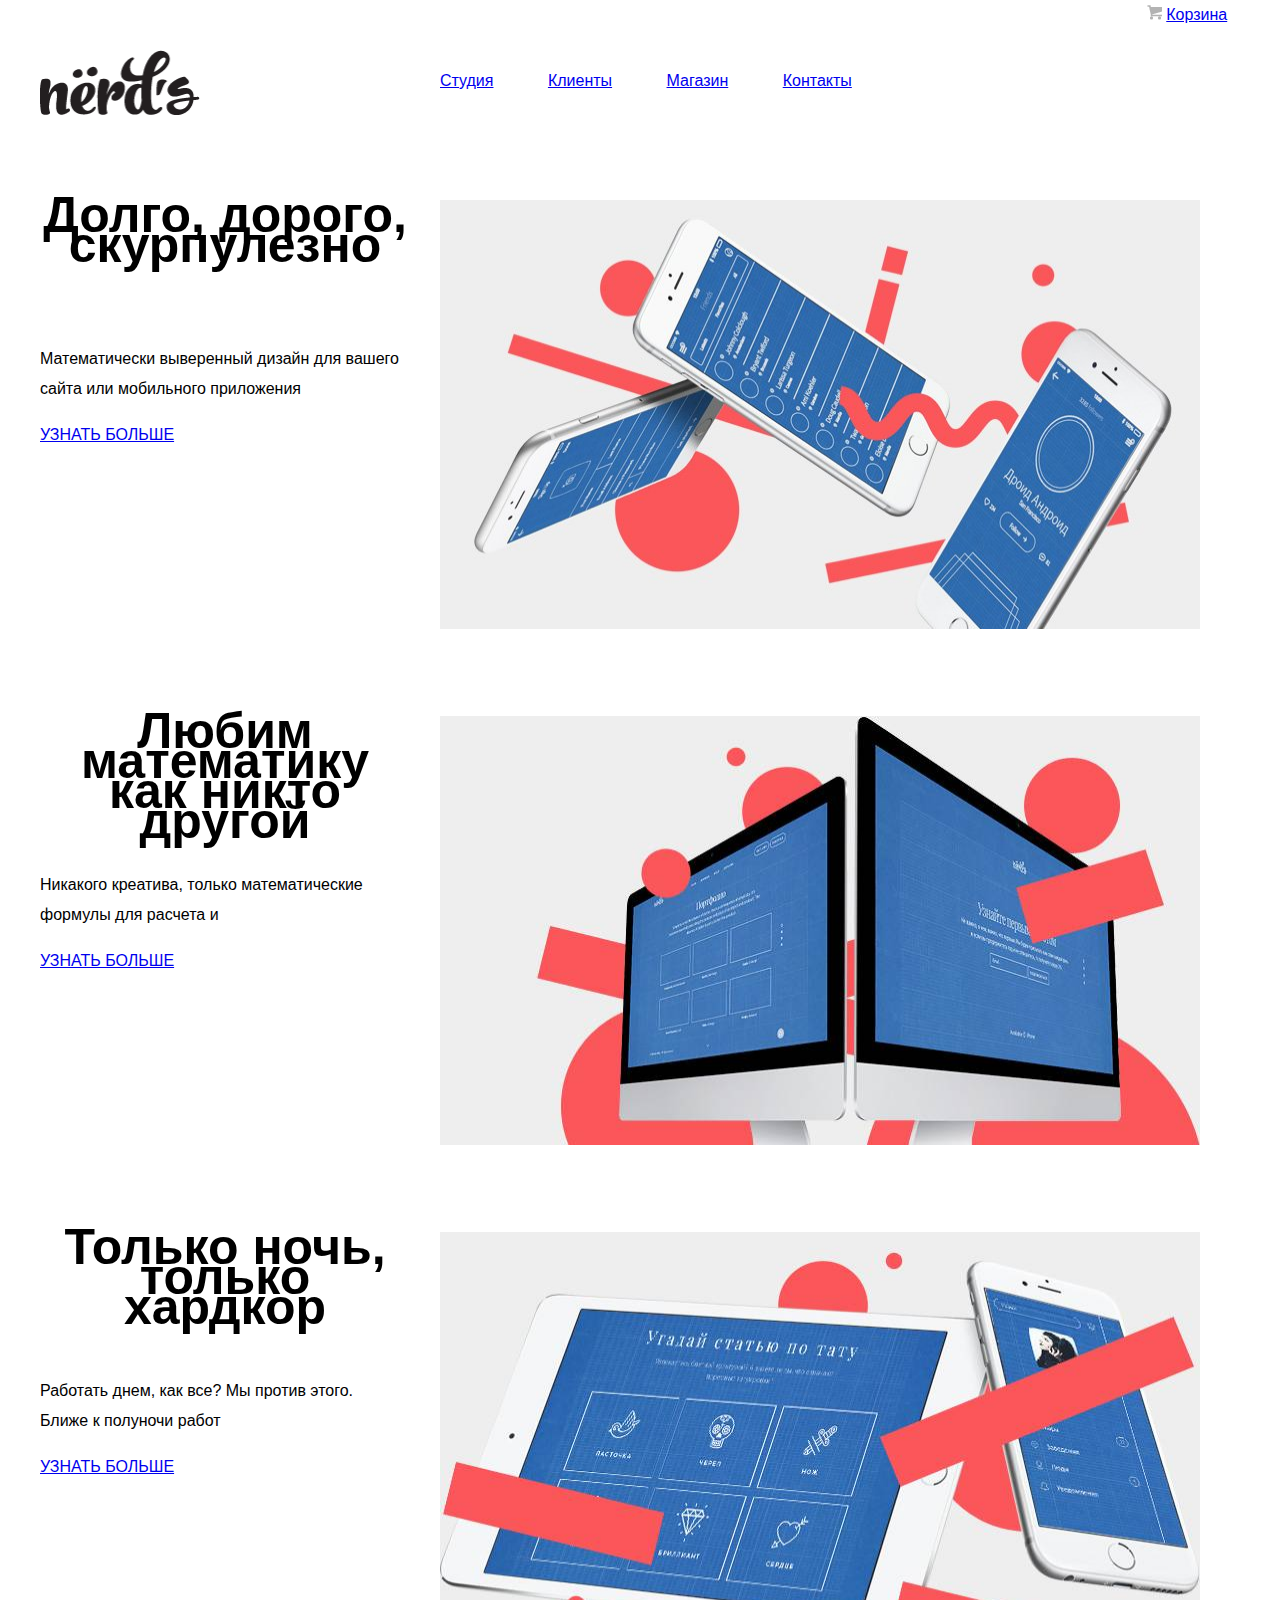
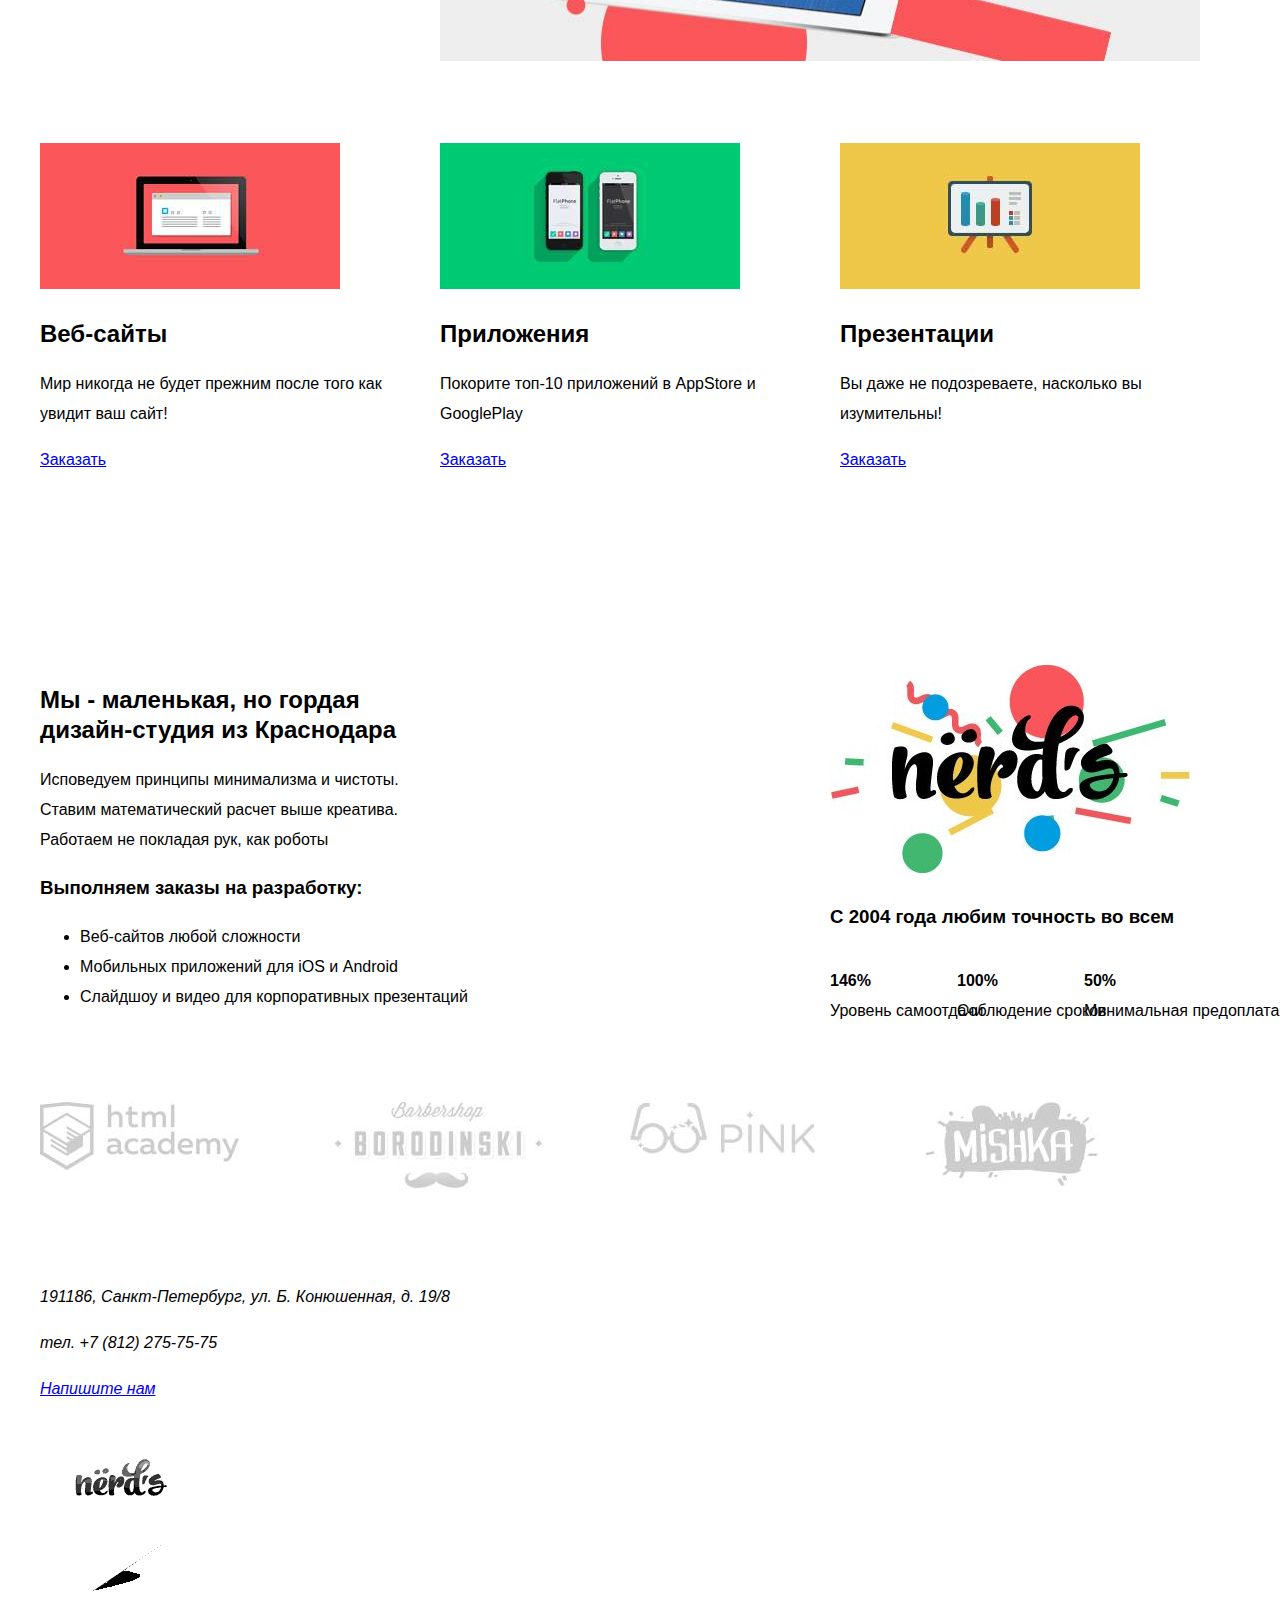
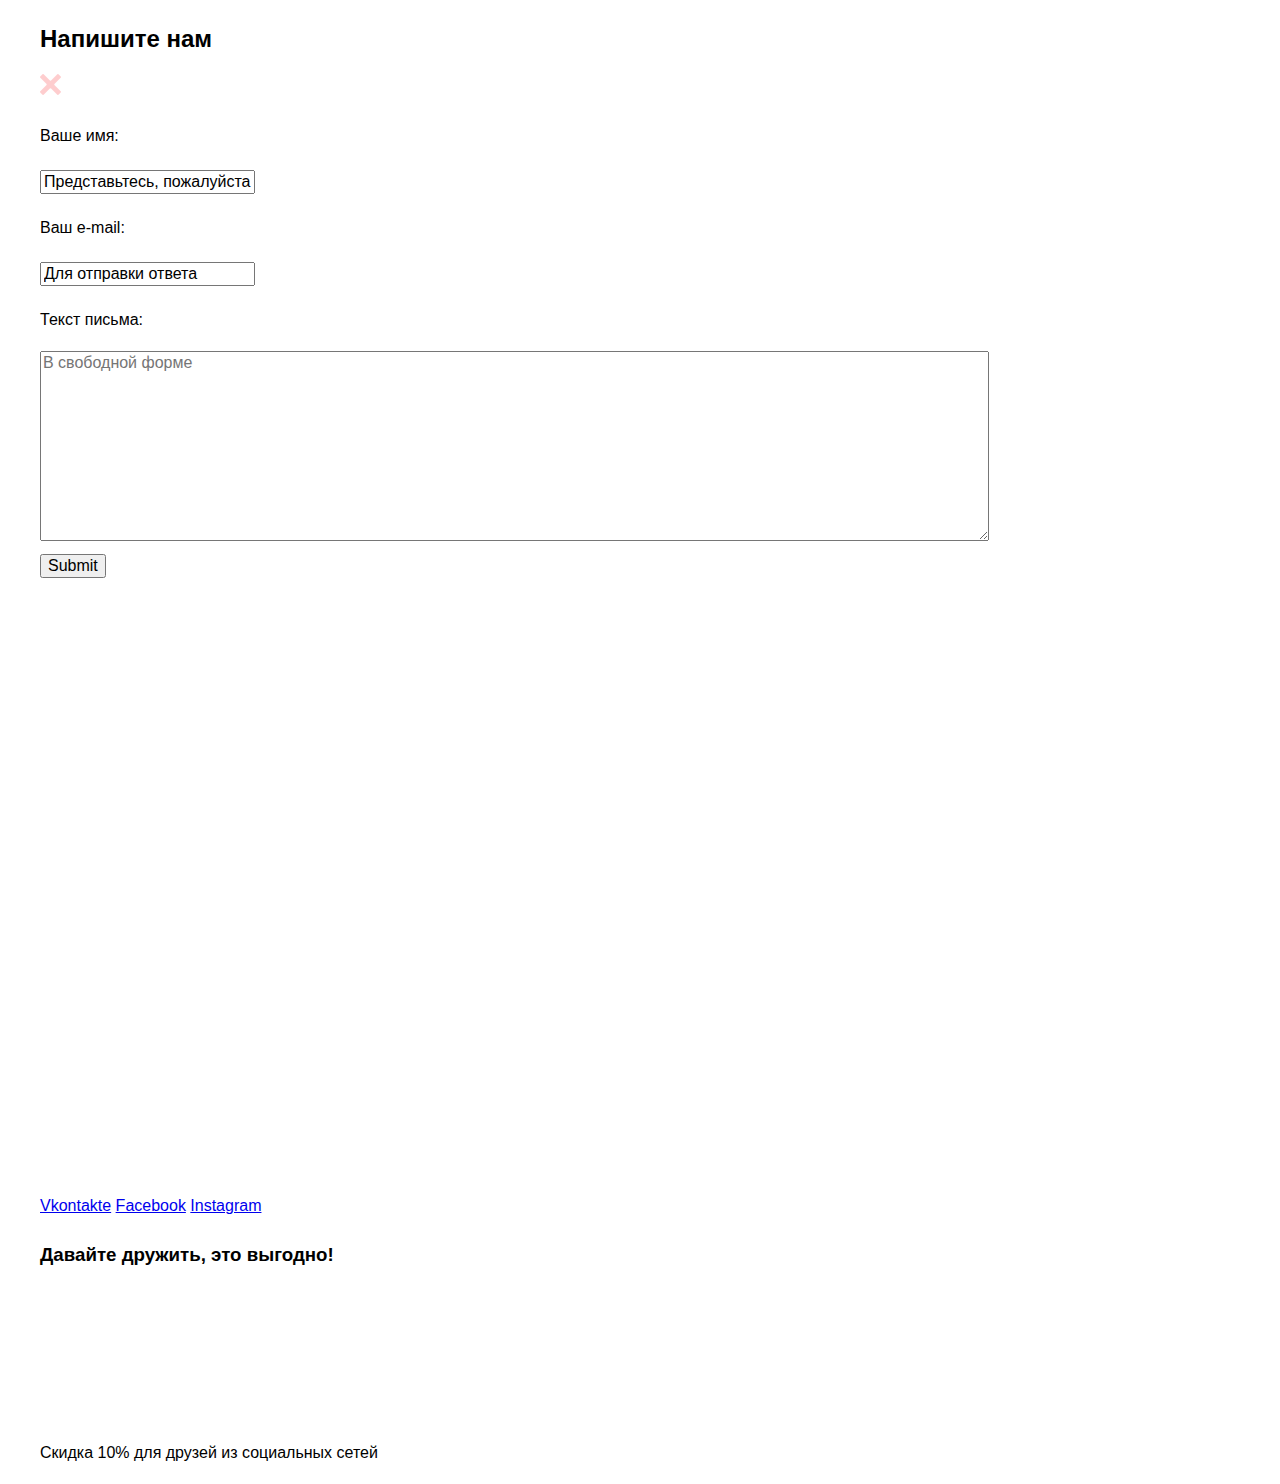
==== index.html @ 7f889d34 "creat style.css file and change HTML-files (input and label tags)" ====
<!DOCTYPE html>
<html lang="ru">
  <head>
    <meta charset="utf-8">
    <title>Nerds</title>
    <link rel="stylesheet" href="css/normalize.css">
    <link rel="stylesheet" type="text/css" href="css/style.css">
  </head>

  <body>
      <header class="main-header">
        <div class="container clearfix">
        <img class="logo" src="img/nerds-logo.png" width="160" height="65" alt="logo">
        <nav class="main-navigation">
            <ul>
              <li>
                <a href="#">Студия</a>
              </li>
              <li>
                <a href="#">Клиенты</a>
              </li>
              <li>
                <a href="#">Магазин</a>
              </li>
              <li>
                <a href="#">Контакты</a>
              </li>
            </ul>
          </nav>
          <div class="card">
            <img src="img/carrito.png" width="15" height="15" alt="cart">
            <a href="#">Корзина</a>
          </div>
        </div>
      </header>

      <section class="slider1">
        <img src="img/slider-1.jpg" width="760" height="429">
      	<h1>Долго, дорого, скурпулезно</h1>
        <p>Математически выверенный дизайн для вашего сайта или мобильного приложения</p>
        <a href="#">УЗНАТЬ БОЛЬШЕ</a>
      </section>

      <section class="slider2">
      	<img src="img/slider-2.jpg" width="760" height="429">
        <h1>Любим математику как никто другой</h1>
        <p>Никакого креатива, только математические формулы для расчета и</p>
        <a href="#">УЗНАТЬ БОЛЬШЕ</a>
      </section>

      <section class="slider3">
      	<img src="img/slider-3.jpg" width="760" height="429">
        <h1>Только ночь, только хардкор</h1>
        <p>Работать днем, как все? Мы против этого. Ближе к полуночи работ</p>
        <a href="#">УЗНАТЬ БОЛЬШЕ</a>
      </section>

    <main>
      <section class="features clearfix">

        <div class="sites">
          <img src="img/image-index/illustration-1.jpg" width="300" height="146" alt="Web Sites">
          <h2>Веб-сайты</h2>
          <p>Мир никогда не будет прежним после того как увидит ваш сайт!</p>
          <a href="#">Заказать</a>
        </div>

        <div class="aplication">
          <img src="img/image-index/illustration-2.jpg" width="300" height="146" alt="Aplications">
          <h2>Приложения</h2>
          <p>Покорите топ-10 приложений в AppStore и GooglePlay</p>
          <a href="#">Заказать</a>
        </div>

        <div class="presentacion">
          <img src="img/image-index/illustration-3.jpg" width="300" height="146" alt="Presentation">
          <h2>Презентации</h2>
          <p>Вы даже не подозреваете, насколько вы изумительны!</p>
          <a href="#">Заказать</a>
        </div>
      </section>

      <section class="about-us clearfix">

      		<div class="info">
            <h2>Мы - маленькая, но гордая<br> дизайн-студия из Краснодара</h2>
            <p>Исповедуем принципы минимализма и чистоты. Ставим математический расчет выше креатива. Работаем не покладая рук, как роботы</p>
            <h3>Выполняем заказы на разработку:</h3>
              <ul>
                <li>Веб-сайтов любой сложности</li>
                <li>Мобильных приложений для iOS и Android</li>
                <li>Слайдшоу и видео для корпоративных презентаций</li>
              </ul>
					</div>

          <div class="promo">
            <img src="img/image-index/promo.jpg" width="360" height="208" alt="promo-about-us">
            <h3>С 2004 года любим точность во всем</h3>
          </div>

          <div class="promo left-percent">
            <p><strong>146%</strong><br>Уровень самоотдачи</p>
          </div>

          <div class="promo centre-percent">
            <p><strong>100%</strong><br>Соблюдение сроков</p>
          </div>

          <div class="promo right-percent">
            <p><strong>50%</strong><br>Минимальная предоплата</p>
          </div>

      </section>

      <section class="friends">
        <div>
          <img src="img/image-index/logo-1.jpg" width="199" height="68" alt="html-academy">
        </div>

        <div>
          <img src="img/image-index/logo-2.jpg" width="209" height="90" alt="borodinsky">
        </div>

        <div>
          <img src="img/image-index/logo-3.jpg" width="185" height="52" alt="pink">
        </div>

        <div>
          <img src="img/image-index/logo-4.jpg" width="173" height="84" alt="mishka">
        </div>
      </section>

      <div class="map">

        <div class="map-adress">
          <address>
            <p>191186, Санкт-Петербург, ул. Б. Конюшенная, д. 19/8</p>
            <p>тел. +7 (812) 275-75-75</p>
            <a class="map-adress-link" href="#">Напишите нам</a>
          </address>
        </div>

        <img src="img/image-index/map-marker.png" width="231" height="190" alt="maps marker">

        <section class="write-us">
          <h2>Напишите нам</h2>
          <img src="img/image-index/cross.png" width="21" height="21" alt="cross">
          <form action="#" method="post">
            <p>Ваше имя:</p>
            <input type="text" name="name" value="Представьтесь, пожалуйста">
            <p>Ваш e-mail:</p>
            <input type="email" name="email" value="Для отправки ответа">
            <p>Текст письма:</p>
            <textarea name="message" cols="100" rows="10" placeholder="В свободной форме" wrap="hard"></textarea><br>
            <input type="submit" name="Send">
          </form>
        </section>

        <iframe
          src="https://www.google.com/maps/embed?pb=!1m18!1m12!1m3!1d1998.599104370521!2d30.320889251472693!3d59.93879418178727!2m3!1f0!2f0!3f0!3m2!1i1024!2i768!4f13.1!3m3!1m2!1s0x4696310fca5ba729%3A0xea9c53d4493c879f!2sBolshaya+Konyushennaya+ul.%2C+19%2C+Sankt-Peterburg%2C+Rusia%2C+191186!5e0!3m2!1ses!2ses!4v1477687622874"
          width="600"
          height="600"
          style="border:0"
          allowfullscreen></iframe>

      </div>
    </main>

    <footer>
      <div class="social">
          <a class="social btn-vk" href="https://vk.com">Vkontakte</a>
          <a class="social btn-fb" href="https://www.facebook.com">Facebook</a>
          <a class="social btn-inst" href="https://www.instagarm.com">Instagram</a>
      </div>
      <div class="footer-promo">
          <h3 class="friends">Давайте дружить, это выгодно!</h3>
          <p>Скидка 10% для друзей из социальных сетей</p>
      </div>
    </footer>
  </body>
</html>
---- css/style.css ----
body {
  font-family: Roboto, Arial, sans-serif;
  font-weight: 400;
  line-height: 30px;
  font-size: 16px;
  width: 1200px;
  margin: 0 auto;
}

.clearfix::after {
  display: table;
  content: "";
  clear: both;
}

/*Navigation*/

.logo {
  float: left;
  margin-right: 200px;
  margin-top: 50px;
}

.main-navigation {
  vertical-align: middle;
  min-height: 65px;
  float: left;
  margin-right: 245px;
  margin-top: 50px;
}

.main-navigation li {
  display: inline-block;
  margin-right: 50px;
  text-decoration: none;
}

.card {
  min-height: 65px;
  float: left;
}

/* File index.html*/

section h1 {
  min-height: 110px;
  width: 370px;
  margin-top: 85px;
  font-size: 50px;
}

section p {
  width: 360px;
}

section a {
  display: inline-block;
  width: 240px;
  height: 50px;
}

.slider1 {
	width: 1160px;
	height: 431px;
}

.slider1 img {
  float: right;
}

.slider2 {
  width: 1160px;
  height: 431px;
}

.slider2 img {
  float: right;
}

.slider3 {
  width: 1160px;
  height: 431px;
  margin-bottom: 80px;
}

.slider3 img {
  float: right;
}

.sites {
  width: 300px; float: left; margin-right: 100px;
}
.aplication {
  width: 300px; float: left; margin-right: 100px;
}
.presentacion {
  width: 300px; float: left; margin-right: 100px;
}
.features {
  margin-bottom: 170px;
}

.info {
  width: 650px; float: left; margin-right: 140px;
}
.promo {
  width: 360px; float: left;
}
.left-percent, .centre-percent, .right-percent {
  width: 100px; margin-right: 27px;
}
.friends {
  min-height: 180px;
}
.friends div {
  min-height: 180px; width: 260px; float: left; margin-right: 35px; margin-top: 60px;
}

/*catalog.html*/

.sort li {
  display: inline-block;
}

.price input {
  width: 60px;
}

.container {
  margin-bottom: 83px;
}

h1 {
  text-align: center;
}

aside {
  float: left; margin-right: 140px;
}

.catalog-items {
  width: 780px; float: left;
}

.catalog-items article {
  width: 360px; float: left; margin-right: 30px; margin-bottom: 36px;
}
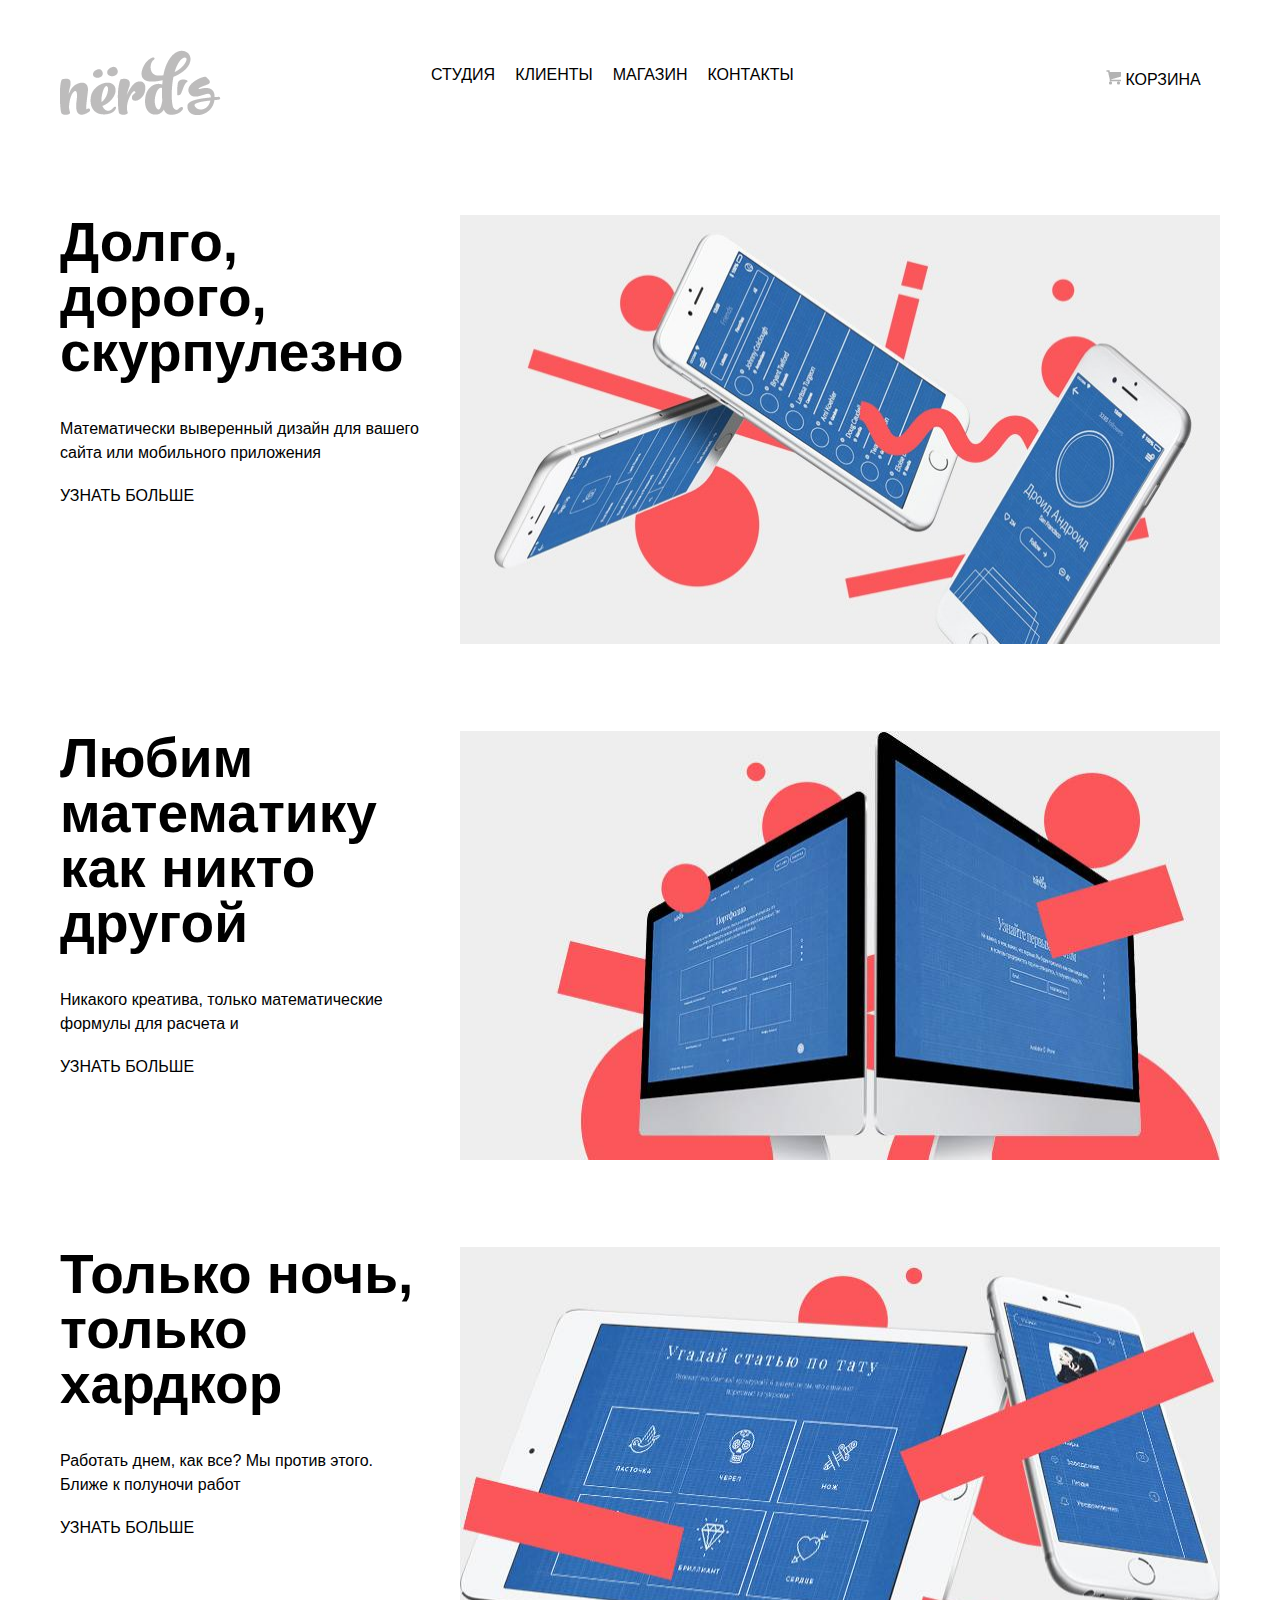
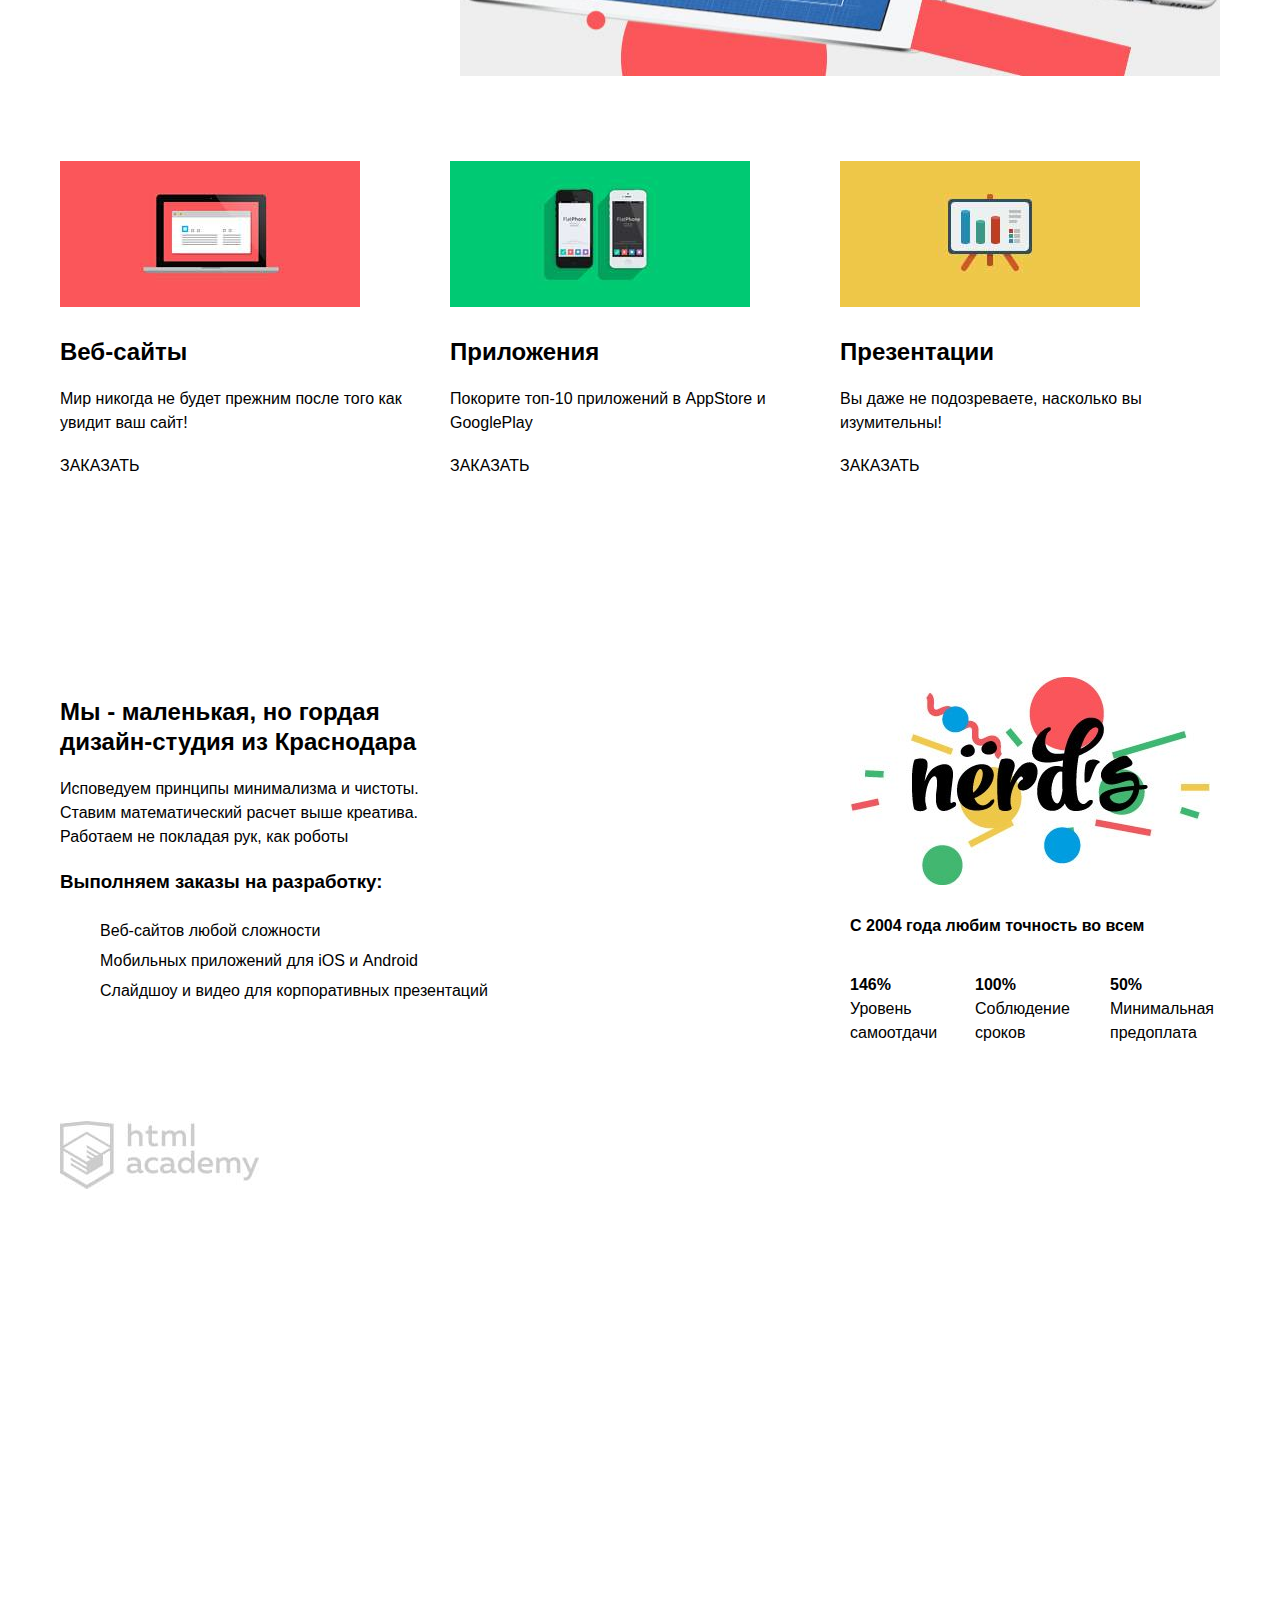
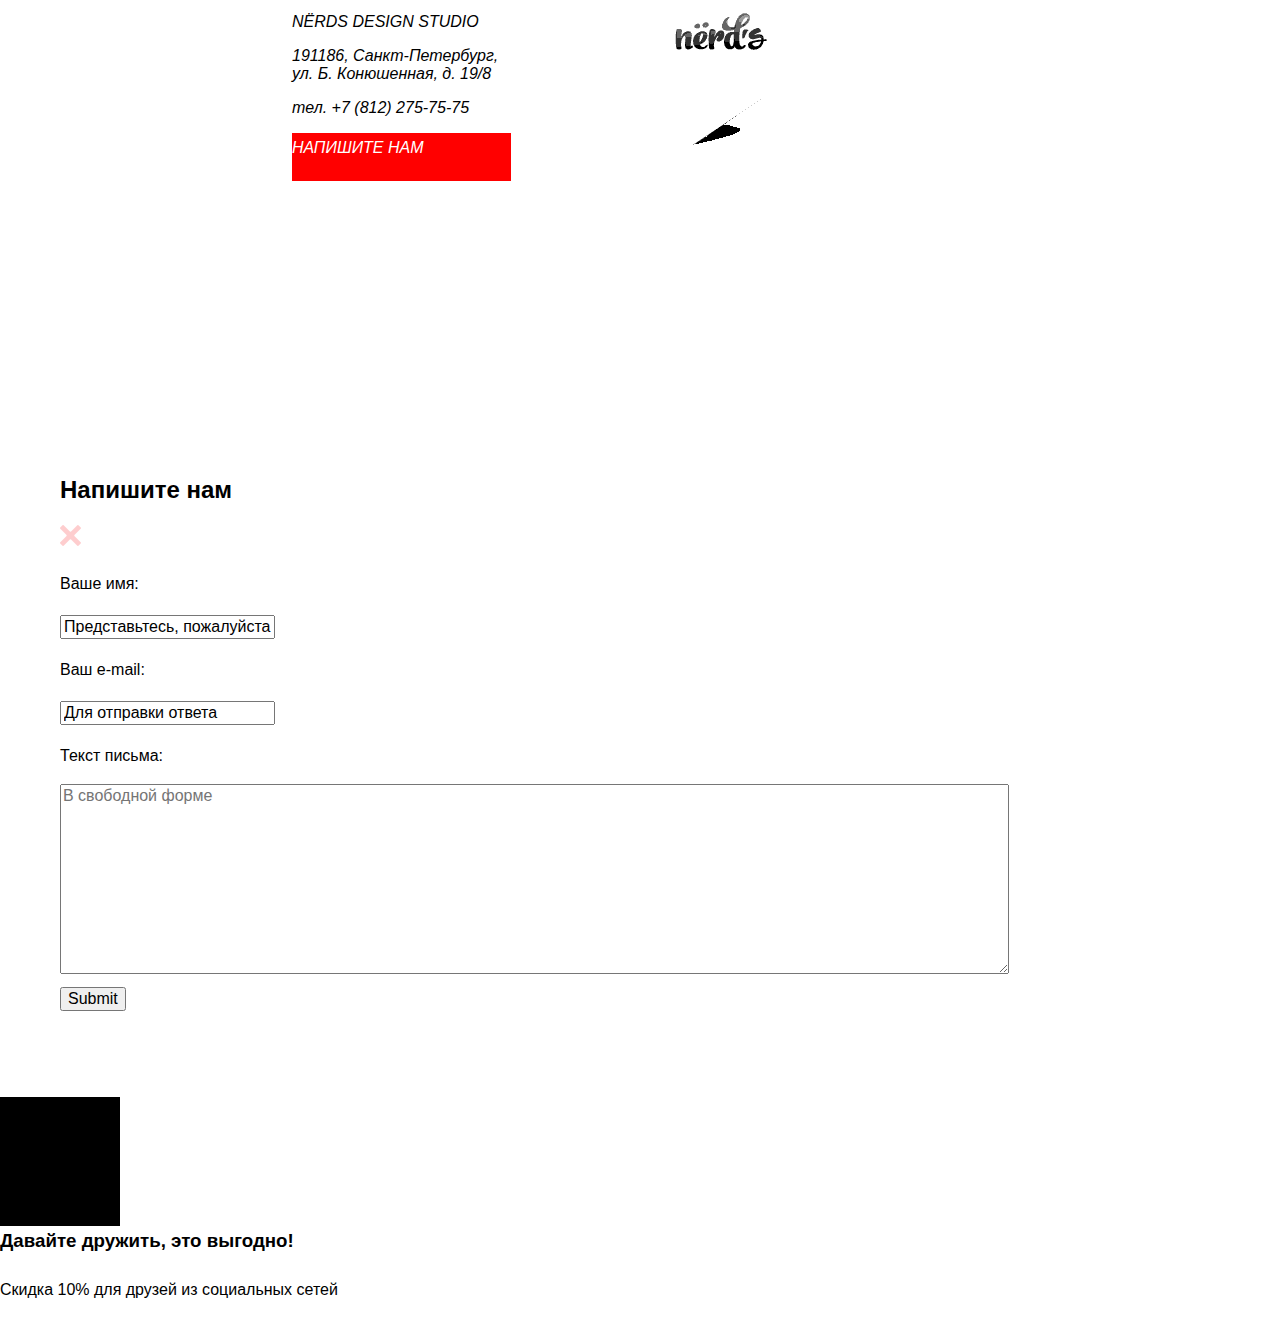
==== commit 523d178b: "add sprite and other change" ====
--- a/index.html
+++ b/index.html
@@ -8,54 +8,56 @@
   </head>
 
   <body>
-      <header class="main-header">
-        <div class="container clearfix">
-        <img class="logo" src="img/nerds-logo.png" width="160" height="65" alt="logo">
+    <header class="main-header">
+      <div class="container clearfix">
+        <div class="logo"></div>
         <nav class="main-navigation">
-            <ul>
-              <li>
-                <a href="#">Студия</a>
-              </li>
-              <li>
-                <a href="#">Клиенты</a>
-              </li>
-              <li>
-                <a href="#">Магазин</a>
-              </li>
-              <li>
-                <a href="#">Контакты</a>
-              </li>
-            </ul>
-          </nav>
-          <div class="card">
-            <img src="img/carrito.png" width="15" height="15" alt="cart">
-            <a href="#">Корзина</a>
-          </div>
+          <ul>
+            <li>
+              <a href="#">Студия</a>
+            </li>
+            <li>
+              <a href="#">Клиенты</a>
+            </li>
+            <li>
+              <a href="#">Магазин</a>
+            </li>
+            <li>
+              <a href="#">Контакты</a>
+            </li>
+          </ul>
+        </nav>
+        <div class="card">
+          <img src="img/carrito.png" width="15" height="15" alt="cart">
+          <a href="#">Корзина</a>
         </div>
-      </header>
+      </div>
+    </header>
 
-      <section class="slider1">
-        <img src="img/slider-1.jpg" width="760" height="429">
-      	<h1>Долго, дорого, скурпулезно</h1>
-        <p>Математически выверенный дизайн для вашего сайта или мобильного приложения</p>
-        <a href="#">УЗНАТЬ БОЛЬШЕ</a>
-      </section>
+<div class="container">
+    <section class="slider1">
+      <img src="img/slider-1.jpg" width="760" height="429" alt="mobile phones">
+      <h1>Долго, дорого, скурпулезно</h1>
+      <p>Математически выверенный дизайн для вашего сайта или мобильного приложения</p>
+      <a href="#">УЗНАТЬ БОЛЬШЕ</a>
+    </section>
 
-      <section class="slider2">
-      	<img src="img/slider-2.jpg" width="760" height="429">
-        <h1>Любим математику как никто другой</h1>
-        <p>Никакого креатива, только математические формулы для расчета и</p>
-        <a href="#">УЗНАТЬ БОЛЬШЕ</a>
-      </section>
+    <section class="slider2">
+      <img src="img/slider-2.jpg" width="760" height="429" alt="computers">
+      <h1>Любим математику как никто другой</h1>
+      <p>Никакого креатива, только математические формулы для расчета и</p>
+      <a href="#">УЗНАТЬ БОЛЬШЕ</a>
+    </section>
 
-      <section class="slider3">
-      	<img src="img/slider-3.jpg" width="760" height="429">
-        <h1>Только ночь, только хардкор</h1>
-        <p>Работать днем, как все? Мы против этого. Ближе к полуночи работ</p>
-        <a href="#">УЗНАТЬ БОЛЬШЕ</a>
-      </section>
+    <section class="slider3">
+      <img src="img/slider-3.jpg" width="760" height="429" alt="mobile phone and tablet">
+      <h1>Только ночь, только хардкор</h1>
+      <p>Работать днем, как все? Мы против этого. Ближе к полуночи работ</p>
+      <a href="#">УЗНАТЬ БОЛЬШЕ</a>
+    </section>
+  </div>
 
-    <main>
+    <main class="container">
       <section class="features clearfix">
 
         <div class="sites">
@@ -65,14 +67,14 @@
           <a href="#">Заказать</a>
         </div>
 
-        <div class="aplication">
+        <div class="sites">
           <img src="img/image-index/illustration-2.jpg" width="300" height="146" alt="Aplications">
           <h2>Приложения</h2>
           <p>Покорите топ-10 приложений в AppStore и GooglePlay</p>
           <a href="#">Заказать</a>
         </div>
 
-        <div class="presentacion">
+        <div class="sites">
           <img src="img/image-index/illustration-3.jpg" width="300" height="146" alt="Presentation">
           <h2>Презентации</h2>
           <p>Вы даже не подозреваете, насколько вы изумительны!</p>
@@ -82,65 +84,63 @@
 
       <section class="about-us clearfix">
 
-      		<div class="info">
-            <h2>Мы - маленькая, но гордая<br> дизайн-студия из Краснодара</h2>
-            <p>Исповедуем принципы минимализма и чистоты. Ставим математический расчет выше креатива. Работаем не покладая рук, как роботы</p>
-            <h3>Выполняем заказы на разработку:</h3>
-              <ul>
-                <li>Веб-сайтов любой сложности</li>
-                <li>Мобильных приложений для iOS и Android</li>
-                <li>Слайдшоу и видео для корпоративных презентаций</li>
-              </ul>
-					</div>
+        <div class="info">
+          <h2>Мы - маленькая, но гордая<br>
+            дизайн-студия из Краснодара</h2>
+          <p>Исповедуем принципы минимализма и чистоты. Ставим математический расчет выше креатива. Работаем не покладая рук, как роботы</p>
+          <h3>Выполняем заказы на разработку:</h3>
+          <ul>
+            <li>Веб-сайтов любой сложности</li>
+            <li>Мобильных приложений для iOS и Android</li>
+            <li>Слайдшоу и видео для корпоративных презентаций</li>
+          </ul>
+        </div>
 
-          <div class="promo">
-            <img src="img/image-index/promo.jpg" width="360" height="208" alt="promo-about-us">
-            <h3>С 2004 года любим точность во всем</h3>
-          </div>
+        <div class="promo">
+          <img src="img/image-index/promo.jpg" width="360" height="208" alt="promo-about-us">
+          <h3>С 2004 года любим точность во всем</h3>
 
-          <div class="promo left-percent">
-            <p><strong>146%</strong><br>Уровень самоотдачи</p>
-          </div>
+        <div>
+          <p><strong>146%</strong><br>Уровень<br>самоотдачи</p>
+        </div>
 
-          <div class="promo centre-percent">
-            <p><strong>100%</strong><br>Соблюдение сроков</p>
-          </div>
+        <div>
+          <p><strong>100%</strong><br>Соблюдение<br>сроков</p>
+        </div>
 
-          <div class="promo right-percent">
-            <p><strong>50%</strong><br>Минимальная предоплата</p>
-          </div>
+        <div>
+          <p><strong>50%</strong><br>Минимальная<br>предоплата</p>
+        </div>
+      </div>
 
       </section>
 
-      <section class="friends">
-        <div>
-          <img src="img/image-index/logo-1.jpg" width="199" height="68" alt="html-academy">
-        </div>
 
-        <div>
-          <img src="img/image-index/logo-2.jpg" width="209" height="90" alt="borodinsky">
-        </div>
+        <div class="academy"></div>
+        <div class="borodinski"></div>
+        <div class="pink"></div>
+        <div class="mishka"></div>
 
-        <div>
-          <img src="img/image-index/logo-3.jpg" width="185" height="52" alt="pink">
-        </div>
-
-        <div>
-          <img src="img/image-index/logo-4.jpg" width="173" height="84" alt="mishka">
-        </div>
-      </section>
 
       <div class="map">
 
-        <div class="map-adress">
-          <address>
-            <p>191186, Санкт-Петербург, ул. Б. Конюшенная, д. 19/8</p>
-            <p>тел. +7 (812) 275-75-75</p>
-            <a class="map-adress-link" href="#">Напишите нам</a>
-          </address>
-        </div>
-
-        <img src="img/image-index/map-marker.png" width="231" height="190" alt="maps marker">
+        <div class="iframe">
+          <iframe src="https://www.google.com/maps/embed?pb=!1m18!1m12!1m3!1d1998.599104370521!2d30.320889251472693!3d59.93879418178727!2m3!1f0!2f0!3f0!3m2!1i1024!2i768!4f13.1!3m3!1m2!1s0x4696310fca5ba729%3A0xea9c53d4493c879f!2sBolshaya+Konyushennaya+ul.%2C+19%2C+Sankt-Peterburg%2C+Rusia%2C+191186!5e0!3m2!1ses!2ses!4v1477687622874"
+            width="100%"
+            height="786"
+            style="border:0"
+            allowfullscreen>
+          </iframe>
+          <div class="map-adress">
+            <address>
+              <p>NЁRDS DESIGN STUDIO</p>
+              <p>191186, Санкт-Петербург, ул. Б. Конюшенная, д. 19/8</p>
+              <p>тел. +7 (812) 275-75-75</p>
+              <a class="map-adress-link" href="#">Напишите нам</a>
+            </address>
+          </div>
+          <img class="img-map" src="img/image-index/map-marker.png" width="231" height="190" alt="maps marker">
+      </div>
 
         <section class="write-us">
           <h2>Напишите нам</h2>
@@ -156,25 +156,18 @@
           </form>
         </section>
 
-        <iframe
-          src="https://www.google.com/maps/embed?pb=!1m18!1m12!1m3!1d1998.599104370521!2d30.320889251472693!3d59.93879418178727!2m3!1f0!2f0!3f0!3m2!1i1024!2i768!4f13.1!3m3!1m2!1s0x4696310fca5ba729%3A0xea9c53d4493c879f!2sBolshaya+Konyushennaya+ul.%2C+19%2C+Sankt-Peterburg%2C+Rusia%2C+191186!5e0!3m2!1ses!2ses!4v1477687622874"
-          width="600"
-          height="600"
-          style="border:0"
-          allowfullscreen></iframe>
-
       </div>
     </main>
 
     <footer>
       <div class="social">
-          <a class="social btn-vk" href="https://vk.com">Vkontakte</a>
-          <a class="social btn-fb" href="https://www.facebook.com">Facebook</a>
-          <a class="social btn-inst" href="https://www.instagarm.com">Instagram</a>
+        <a class="social btn-vk" href="https://vk.com">Vkontakte</a>
+        <a class="social btn-fb" href="https://www.facebook.com">Facebook</a>
+        <a class="social btn-inst" href="https://www.instagarm.com">Instagram</a>
       </div>
       <div class="footer-promo">
-          <h3 class="friends">Давайте дружить, это выгодно!</h3>
-          <p>Скидка 10% для друзей из социальных сетей</p>
+        <h3 class="friends">Давайте дружить, это выгодно!</h3>
+        <p>Скидка 10% для друзей из социальных сетей</p>
       </div>
     </footer>
   </body>
--- a/css/style.css
+++ b/css/style.css
@@ -3,8 +3,9 @@
   font-weight: 400;
   line-height: 30px;
   font-size: 16px;
-  width: 1200px;
-  margin: 0 auto;
+  min-width: 1200px;
+  margin: 0;
+  padding: 0;
 }
 
 .clearfix::after {
@@ -13,48 +14,93 @@
   clear: both;
 }
 
-/*Navigation*/
+.container {
+  width: 1160px;
+  margin: 0 auto;
+  padding: 0 20px;
+}
+
+a {
+  text-transform: uppercase;
+  color: #000000;
+  text-decoration: none;
+}
 
 .logo {
   float: left;
+  width: 161px;
+  height: 65px;
   margin-right: 200px;
   margin-top: 50px;
-}
+  background: url(../img/image-catalog/sprite-catalog/logo-sprite.png);
+  background-repeat: no-repeat;
+}
+
+.logo:link {background-position: 0 0;}
+.logo:hover {
+  background-position: 0 -130px;
+  cursor: pointer;
+}
+
+header ul li a:hover {
+  color: #ff003c;
+  text-decoration: underline;
+}
+/*Navigation for both files*/
 
 .main-navigation {
-  vertical-align: middle;
+  width: 440px;
+  float: left;
+  margin-right: 245px;
+  margin-top: 65px;
+}
+
+.main-navigation ul {
+  list-style: none;
+  font-size: 0;
+  margin: 0;
+  padding: 0;
+}
+
+.main-navigation li {
+  font-size: 16px;
+  line-height: 20px;
+  display: inline-block;
+  text-decoration: none;
+}
+
+.main-navigation a {
+  display: block;
+  padding: 0 10px;
+}
+
+.card {
+  margin-top: 65px;
   min-height: 65px;
   float: left;
-  margin-right: 245px;
-  margin-top: 50px;
-}
-
-.main-navigation li {
-  display: inline-block;
-  margin-right: 50px;
-  text-decoration: none;
-}
-
-.card {
-  min-height: 65px;
-  float: left;
 }
 
 /* File index.html*/
 
 section h1 {
+  font-size: 55px;
+  line-height: 55px;
   min-height: 110px;
-  width: 370px;
+  width: 380px;
   margin-top: 85px;
-  font-size: 50px;
+  text-align: left;
 }
 
 section p {
+  font-size: 16px;
+  line-height: 24px;
   width: 360px;
 }
 
 section a {
   display: inline-block;
+  font-size: 16px;
+  line-height: 18px;
   width: 240px;
   height: 50px;
 }
@@ -88,38 +134,142 @@
 }
 
 .sites {
-  width: 300px; float: left; margin-right: 100px;
-}
-.aplication {
-  width: 300px; float: left; margin-right: 100px;
-}
-.presentacion {
-  width: 300px; float: left; margin-right: 100px;
-}
+  width: 300px; float: left; margin-right: 90px;
+}
+
+.sites:last-child {
+  width: 300px;
+  float: left;
+  margin-right: 80px;
+}
+
 .features {
   margin-bottom: 170px;
 }
 
 .info {
-  width: 650px; float: left; margin-right: 140px;
-}
+  width: 650px;
+  float: left;
+  margin-right: 140px;
+}
+
+.info ul {
+  list-style: none;
+}
+
 .promo {
   width: 360px; float: left;
 }
-.left-percent, .centre-percent, .right-percent {
-  width: 100px; margin-right: 27px;
-}
-.friends {
+
+.promo h3 {
+  font-size: 16px;
+  font-weight: bold;
+}
+
+.promo div {
+  float: left;
+  font-size: 16px;
+  width: 100px;
+  margin-right: 25px;
+}
+
+.promo div:last-child {
+  float: right;
+  margin-right: 0;
+}
+
+
+/*.friends div {
   min-height: 180px;
-}
-.friends div {
-  min-height: 180px; width: 260px; float: left; margin-right: 35px; margin-top: 60px;
+  float: left;
+  margin-right: 130px;
+  margin-top: 60px;
+  margin-bottom: 162px;
+}
+
+.friends div:last-child {
+  float: right;
+  margin-right: 0;
+}*/
+
+.academy {
+  float: left;
+  width: 199px;
+  height: 68px;
+  margin-right: 130px;
+  margin-top: 60px;
+  margin-bottom: 70px;
+  background: url(../img/image-catalog/sprite-catalog/academy-sprite.png);
+  background-repeat: no-repeat;
+}
+
+.academy:link {background-position: 0 0;}
+.academy:hover {
+  background-position: 0 -68px;
+  cursor: pointer;
+}
+
+.iframe {
+position: relative;
+}
+
+.map-adress {
+  width: 318px;
+  height: 250px;
+  position: absolute;
+  top: 50%;
+  left: 20%;
+  background-color: white;
+}
+
+.img-map {
+  position: absolute;
+  top: 50%;
+  left: 50%;
+}
+
+.map-adress a {
+  display: block;
+  width: 219px;
+  height: 48px;
+  color: white;
+  background-color: red;
+}
+
+address {
+  margin-left: auto;
+  margin-right: auto;
+  margin-top: 55px;
+}
+
+.map-adress address p {
+  width: 208px;
+  font-size: 16px;
+  line-height: 18px;
 }
 
 /*catalog.html*/
 
+header h1 {
+  font-size: 55px;
+}
+
+.sort ul {
+  list-style: none;
+  font-size: 0;
+  margin: 0;
+  padding: 0;
+}
+
 .sort li {
+  font-size: 16px;
   display: inline-block;
+  text-decoration: none;
+}
+
+.sort a {
+  display: block;
+  padding: 0 10px;
 }
 
 .price input {
@@ -145,3 +295,171 @@
 .catalog-items article {
   width: 360px; float: left; margin-right: 30px; margin-bottom: 36px;
 }
+
+/* checkbox sprite */
+.sprite {
+    background-image: url("../img/sprite.png");
+    background-repeat: no-repeat;
+    display: block;
+}
+
+.sprite-ico-checkbox-active {
+    width: 12px;
+    height: 12px;
+    background-position: -10px -10px;
+}
+
+.sprite-ico-fb {
+    width: 12px;
+    height: 22px;
+    background-position: -10px -10px;
+}
+
+.sprite-ico-inst {
+    width: 21px;
+    height: 21px;
+    background-position: 42px -10px;
+}
+
+.sprite-ico-vk {
+    width: 26px;
+    height: 15px;
+    background-position: 83px -10px;
+}
+
+.social {
+  display: inline-block;
+  width: 120px;
+  height: 43px;
+  font-size: 0;
+  background-color: #000000;
+  position: relative;
+}
+
+.social::before {
+  content: "";
+  position: absolute;
+  top: 50%;
+  left: 50%;
+  transform: translate(-50%, -50%);
+  background-image: url("../img/sprite.png");
+  background-repeat: no-repeat;
+}
+
+.social:hover {
+  background-color: rgba(0, 0, 0, 0.5);
+}
+
+.btn-vk::before {
+  width: 26px;
+  height: 15px;
+  background-position: -83px -10px;
+}
+
+.btn-fb::before {
+  width: 12px;
+  height: 22px;
+  background-position: -10px -10px;
+}
+
+.btn-inst::before {
+  width: 21px;
+  height: 21px;
+  background-position: -42px -10px;
+}
+
+/* section catalog-items*/
+
+input[type="checkbox"] {
+  display: none;
+}
+
+input[type="checkbox"] + label {
+  display: block;
+  padding-left: 30px;
+  position: relative;
+  cursor: pointer;
+}
+
+input[type="checkbox"] + label::before {
+  content: "";
+  display: block;
+  width: 23px;
+  height: 23px;
+  background-image: url("img/image-catalog/checkbox-off.png");
+  position: absolute;
+  top: 0px;
+  left: 0px;
+}
+
+input[type="checkbox"]:checked + label::after {
+  content: "";
+  width: 27px;
+  height: 23px;
+  background-image: url("img/image-catalog/checkbox-on.png");
+  background-repeat: no-repeat;
+  position: absolute;
+  top: 0px;
+  left: 0px;
+}
+
+/* radio sprite */
+.sprite {
+    background-image: url("img/image-catalog/radio-sprite.png");
+    background-repeat: no-repeat;
+    display: block;
+}
+
+.sprite-radio-on {
+    width: 25px;
+    height: 25px;
+    background-position: -16px -16px;
+}
+
+.sprite-radio-off {
+    width: 25px;
+    height: 25px;
+    background-position: -16px -73px;
+}
+
+.sprite-radio-off {
+    width: 25px;
+    height: 25px;
+    background-position: -16px -130px;
+}
+
+
+input[type="radio"] {
+  display: none;
+}
+
+input[type="radio"] + label {
+  display: block;
+  padding-left: 30px;
+  position: relative;
+  cursor: pointer;
+}
+
+input[type="radio"] + label::before {
+  content: "";
+  width: 25px;
+  height: 25px;
+  background-position: -16px -130px;
+  background-image: url("img/image-catalog/radio-sprite.png");
+  background-repeat: no-repeat;
+  position: absolute;
+  top: 0;
+  left: 0;
+}
+
+input[type="radio"]:checked + label::after {
+  content: "";
+  width: 25px;
+  height: 25px;
+  background-position: -16px -16px;
+  background-image: url("img/image-catalog/radio-sprite.png");
+  background-repeat: no-repeat;
+  position: absolute;
+  top: 0px;
+  left: 0px;
+}
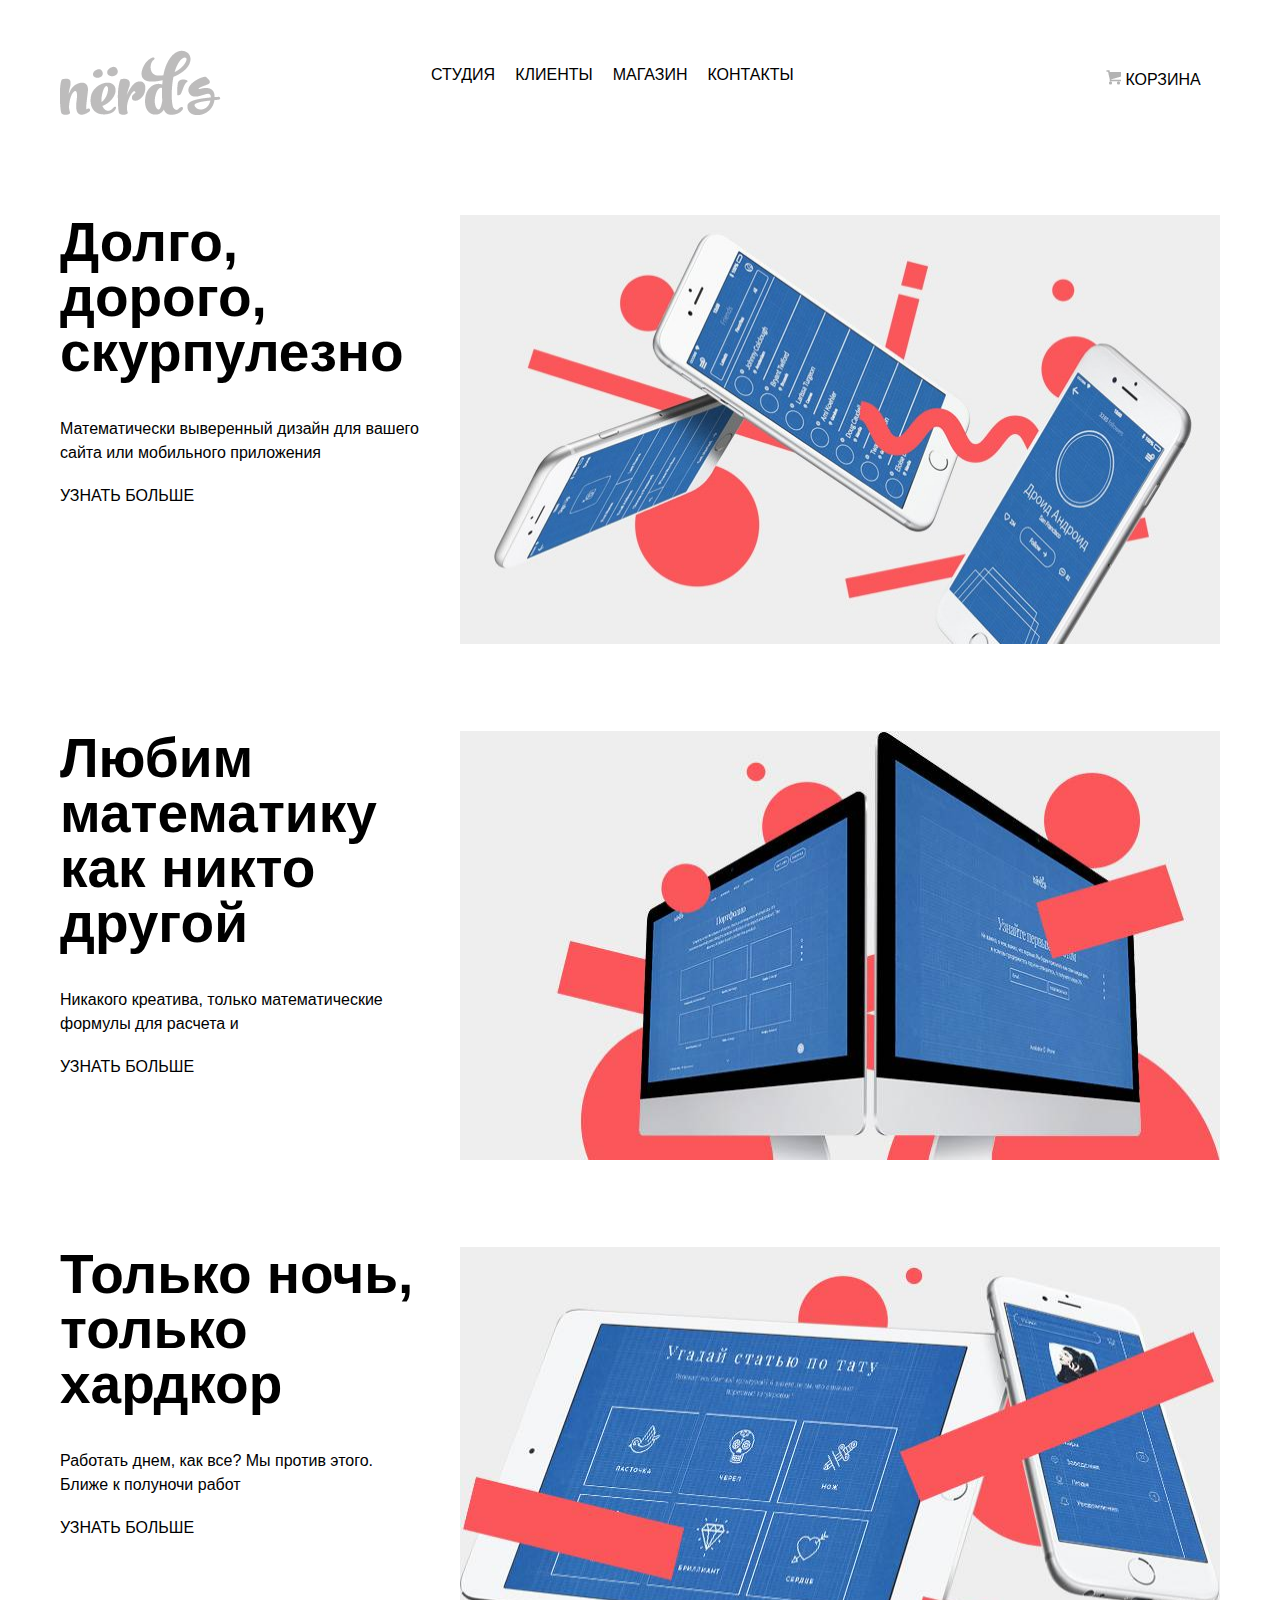
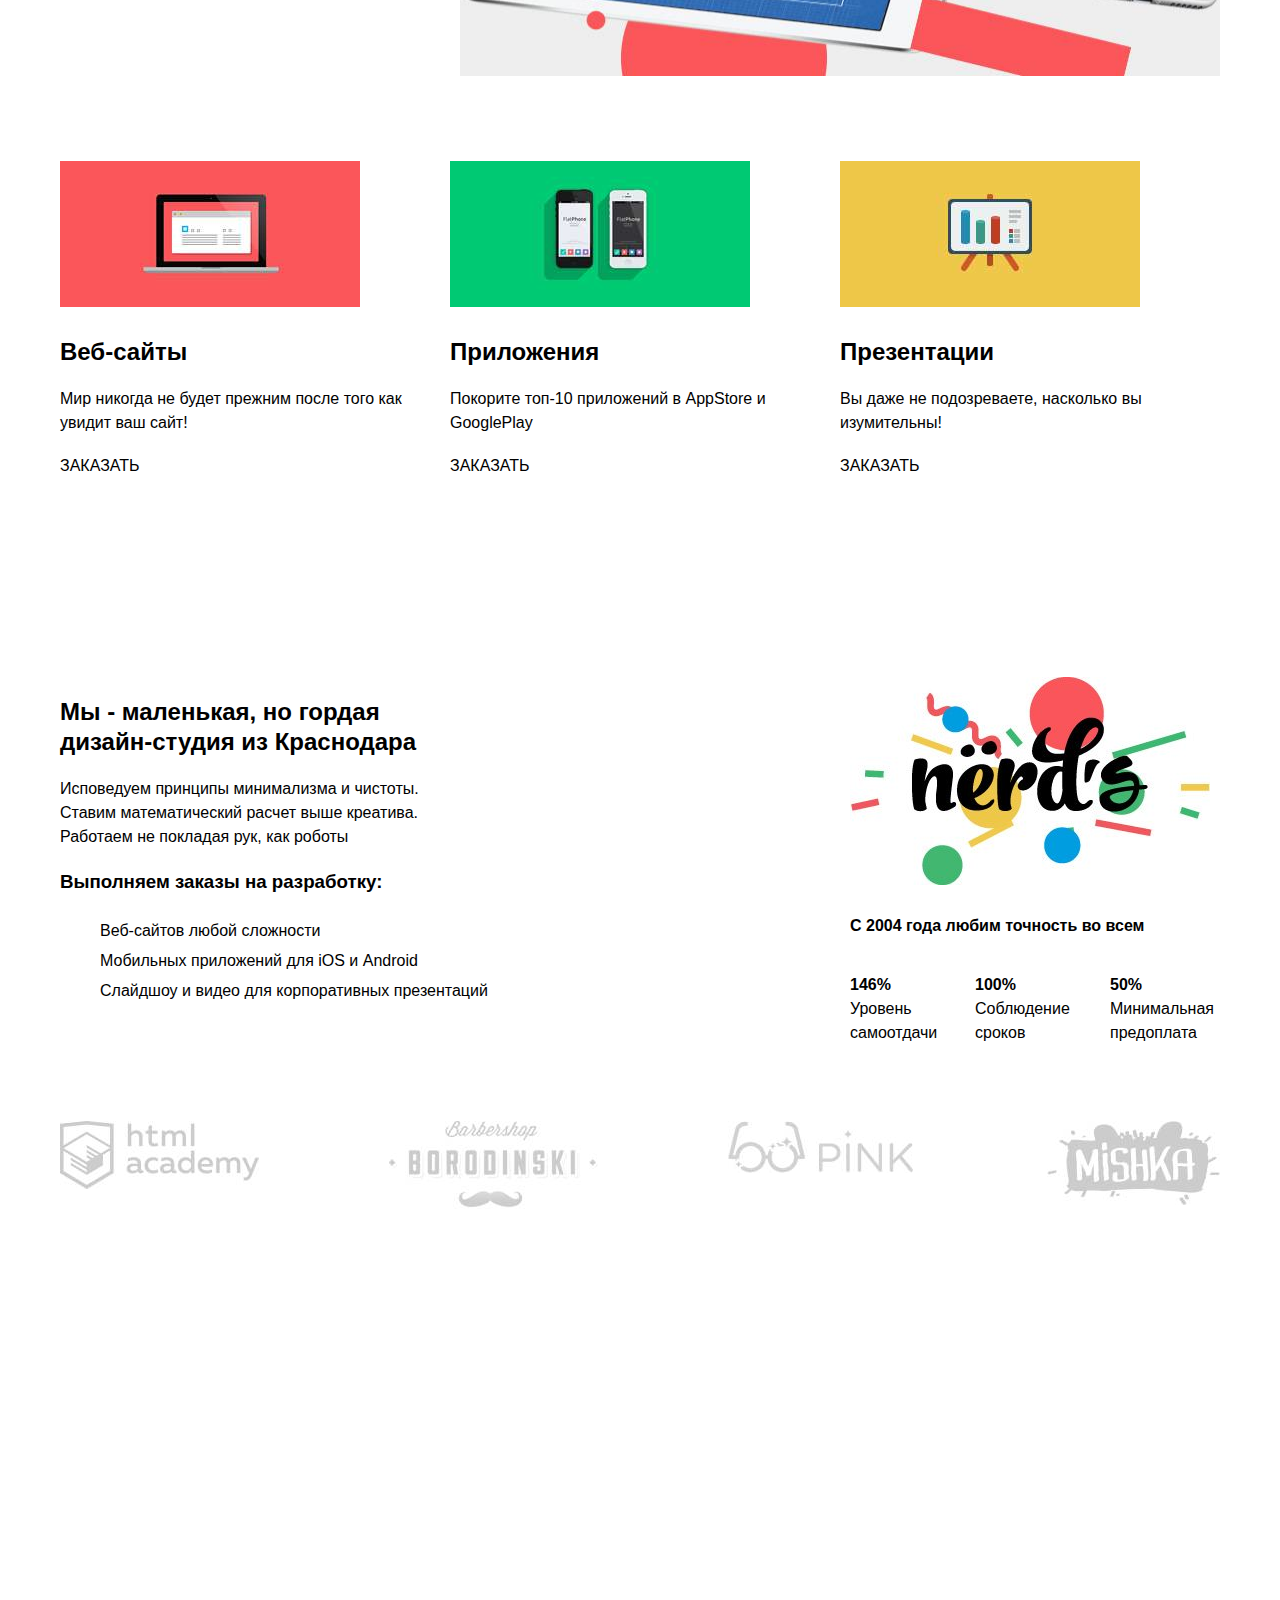
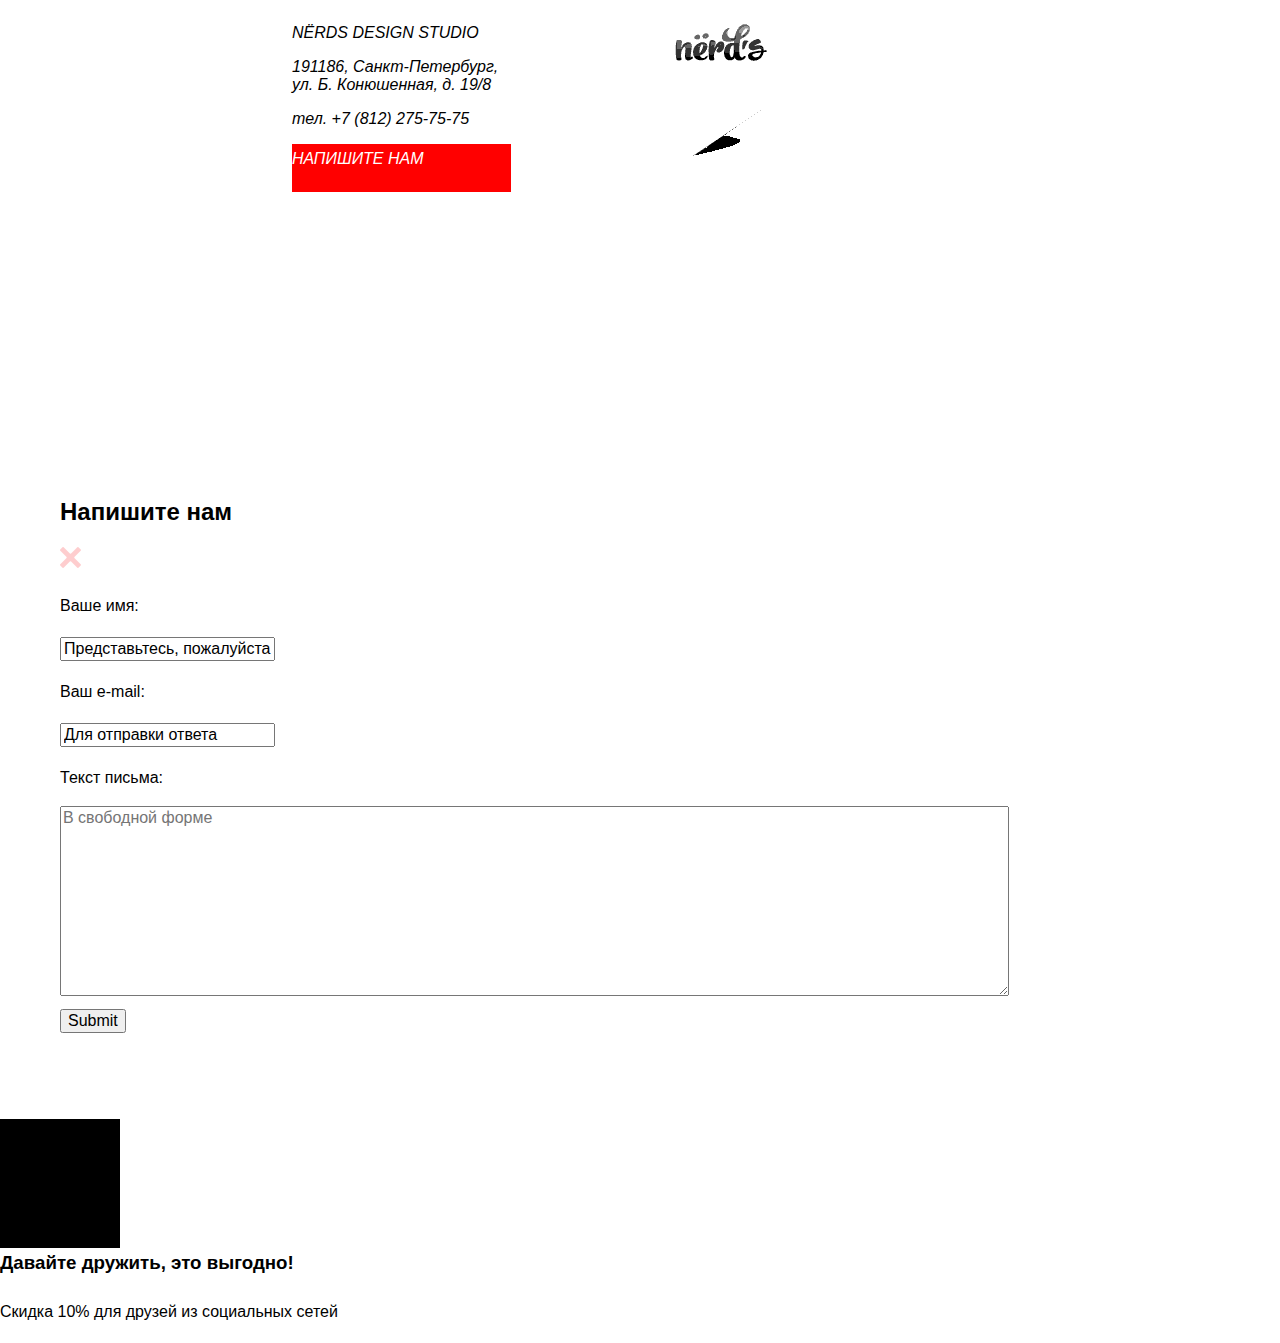
==== commit 54e9c8b1: "new change" ====
--- a/index.html
+++ b/index.html
@@ -34,28 +34,28 @@
       </div>
     </header>
 
-<div class="container">
-    <section class="slider1">
-      <img src="img/slider-1.jpg" width="760" height="429" alt="mobile phones">
-      <h1>Долго, дорого, скурпулезно</h1>
-      <p>Математически выверенный дизайн для вашего сайта или мобильного приложения</p>
-      <a href="#">УЗНАТЬ БОЛЬШЕ</a>
-    </section>
+    <div class="container">
+      <section class="slider1">
+        <img src="img/slider-1.jpg" width="760" height="429" alt="mobile phones">
+        <h1>Долго, дорого, скурпулезно</h1>
+        <p>Математически выверенный дизайн для вашего сайта или мобильного приложения</p>
+        <a href="#">УЗНАТЬ БОЛЬШЕ</a>
+      </section>
 
-    <section class="slider2">
-      <img src="img/slider-2.jpg" width="760" height="429" alt="computers">
-      <h1>Любим математику как никто другой</h1>
-      <p>Никакого креатива, только математические формулы для расчета и</p>
-      <a href="#">УЗНАТЬ БОЛЬШЕ</a>
-    </section>
+      <section class="slider2">
+        <img src="img/slider-2.jpg" width="760" height="429" alt="computers">
+        <h1>Любим математику как никто другой</h1>
+        <p>Никакого креатива, только математические формулы для расчета и</p>
+        <a href="#">УЗНАТЬ БОЛЬШЕ</a>
+      </section>
 
-    <section class="slider3">
-      <img src="img/slider-3.jpg" width="760" height="429" alt="mobile phone and tablet">
-      <h1>Только ночь, только хардкор</h1>
-      <p>Работать днем, как все? Мы против этого. Ближе к полуночи работ</p>
-      <a href="#">УЗНАТЬ БОЛЬШЕ</a>
-    </section>
-  </div>
+      <section class="slider3">
+        <img src="img/slider-3.jpg" width="760" height="429" alt="mobile phone and tablet">
+        <h1>Только ночь, только хардкор</h1>
+        <p>Работать днем, как все? Мы против этого. Ближе к полуночи работ</p>
+        <a href="#">УЗНАТЬ БОЛЬШЕ</a>
+      </section>
+    </div>
 
     <main class="container">
       <section class="features clearfix">
@@ -100,37 +100,38 @@
           <img src="img/image-index/promo.jpg" width="360" height="208" alt="promo-about-us">
           <h3>С 2004 года любим точность во всем</h3>
 
-        <div>
-          <p><strong>146%</strong><br>Уровень<br>самоотдачи</p>
+          <div>
+            <p>
+              <strong>146%</strong><br>Уровень<br>самоотдачи</p>
+          </div>
+
+          <div>
+            <p>
+              <strong>100%</strong><br>Соблюдение<br>сроков</p>
+          </div>
+
+          <div>
+            <p>
+              <strong>50%</strong><br>Минимальная<br>предоплата</p>
+          </div>
         </div>
-
-        <div>
-          <p><strong>100%</strong><br>Соблюдение<br>сроков</p>
-        </div>
-
-        <div>
-          <p><strong>50%</strong><br>Минимальная<br>предоплата</p>
-        </div>
-      </div>
 
       </section>
 
-
-        <div class="academy"></div>
-        <div class="borodinski"></div>
-        <div class="pink"></div>
-        <div class="mishka"></div>
-
+      <div class="academy"></div>
+      <div class="borodinsky"></div>
+      <div class="pink"></div>
+      <div class="mishka"></div>
 
       <div class="map">
 
         <div class="iframe">
-          <iframe src="https://www.google.com/maps/embed?pb=!1m18!1m12!1m3!1d1998.599104370521!2d30.320889251472693!3d59.93879418178727!2m3!1f0!2f0!3f0!3m2!1i1024!2i768!4f13.1!3m3!1m2!1s0x4696310fca5ba729%3A0xea9c53d4493c879f!2sBolshaya+Konyushennaya+ul.%2C+19%2C+Sankt-Peterburg%2C+Rusia%2C+191186!5e0!3m2!1ses!2ses!4v1477687622874"
+          <iframe
+            src="https://www.google.com/maps/embed?pb=!1m18!1m12!1m3!1d1998.599104370521!2d30.320889251472693!3d59.93879418178727!2m3!1f0!2f0!3f0!3m2!1i1024!2i768!4f13.1!3m3!1m2!1s0x4696310fca5ba729%3A0xea9c53d4493c879f!2sBolshaya+Konyushennaya+ul.%2C+19%2C+Sankt-Peterburg%2C+Rusia%2C+191186!5e0!3m2!1ses!2ses!4v1477687622874"
             width="100%"
             height="786"
             style="border:0"
-            allowfullscreen>
-          </iframe>
+            allowfullscreen></iframe>
           <div class="map-adress">
             <address>
               <p>NЁRDS DESIGN STUDIO</p>
@@ -140,7 +141,7 @@
             </address>
           </div>
           <img class="img-map" src="img/image-index/map-marker.png" width="231" height="190" alt="maps marker">
-      </div>
+        </div>
 
         <section class="write-us">
           <h2>Напишите нам</h2>
--- a/css/style.css
+++ b/css/style.css
@@ -32,11 +32,14 @@
   height: 65px;
   margin-right: 200px;
   margin-top: 50px;
-  background: url(../img/image-catalog/sprite-catalog/logo-sprite.png);
-  background-repeat: no-repeat;
-}
-
-.logo:link {background-position: 0 0;}
+  background: url("../img/image-catalog/sprite-catalog/logo-sprite.png");
+  background-repeat: no-repeat;
+}
+
+.logo:link {
+  background-position: 0 0;
+}
+
 .logo:hover {
   background-position: 0 -130px;
   cursor: pointer;
@@ -47,7 +50,6 @@
   text-decoration: underline;
 }
 /*Navigation for both files*/
-
 .main-navigation {
   width: 440px;
   float: left;
@@ -79,9 +81,7 @@
   min-height: 65px;
   float: left;
 }
-
 /* File index.html*/
-
 section h1 {
   font-size: 55px;
   line-height: 55px;
@@ -106,8 +106,8 @@
 }
 
 .slider1 {
-	width: 1160px;
-	height: 431px;
+  width: 1160px;
+  height: 431px;
 }
 
 .slider1 img {
@@ -134,7 +134,9 @@
 }
 
 .sites {
-  width: 300px; float: left; margin-right: 90px;
+  width: 300px;
+  float: left;
+  margin-right: 90px;
 }
 
 .sites:last-child {
@@ -158,7 +160,8 @@
 }
 
 .promo {
-  width: 360px; float: left;
+  width: 360px;
+  float: left;
 }
 
 .promo h3 {
@@ -177,8 +180,6 @@
   float: right;
   margin-right: 0;
 }
-
-
 /*.friends div {
   min-height: 180px;
   float: left;
@@ -191,7 +192,6 @@
   float: right;
   margin-right: 0;
 }*/
-
 .academy {
   float: left;
   width: 199px;
@@ -199,18 +199,80 @@
   margin-right: 130px;
   margin-top: 60px;
   margin-bottom: 70px;
-  background: url(../img/image-catalog/sprite-catalog/academy-sprite.png);
-  background-repeat: no-repeat;
-}
-
-.academy:link {background-position: 0 0;}
+  background: url("../img/image-catalog/sprite-catalog/academy-sprite.png");
+  background-repeat: no-repeat;
+}
+
+.academy:link {
+  background-position: 0 0;
+}
+
 .academy:hover {
   background-position: 0 -68px;
   cursor: pointer;
 }
 
+.borodinsky {
+  float: left;
+  width: 209px;
+  height: 90px;
+  margin-right: 130px;
+  margin-top: 60px;
+  margin-bottom: 70px;
+  background: url("../img/image-catalog/sprite-catalog/borodinsky-sprite.png");
+  background-repeat: no-repeat;
+}
+
+.academy:link {
+  background-position: 0 0;
+}
+
+.academy:hover {
+  background-position: 0 -90px;
+  cursor: pointer;
+}
+
+.pink {
+  float: left;
+  width: 185px;
+  height: 52px;
+  margin-right: 130px;
+  margin-top: 60px;
+  margin-bottom: 70px;
+  background: url("../img/image-catalog/sprite-catalog/pink-sprite.png");
+  background-repeat: no-repeat;
+}
+
+.academy:link {
+  background-position: 0 0;
+}
+
+.academy:hover {
+  background-position: 0 -52px;
+  cursor: pointer;
+}
+
+.mishka {
+  float: right;
+  width: 173px;
+  height: 84px;
+  margin-top: 60px;
+  margin-bottom: 70px;
+  background: url("../img/image-catalog/sprite-catalog/mishka-sprite.png");
+  background-repeat: no-repeat;
+}
+
+.academy:link {
+  background-position: 0 0;
+}
+
+.academy:hover {
+  background-position: 0 -84px;
+  cursor: pointer;
+}
+
 .iframe {
-position: relative;
+  position: relative;
 }
 
 .map-adress {
@@ -247,9 +309,7 @@
   font-size: 16px;
   line-height: 18px;
 }
-
 /*catalog.html*/
-
 header h1 {
   font-size: 55px;
 }
@@ -285,46 +345,55 @@
 }
 
 aside {
-  float: left; margin-right: 140px;
+  float: left;
+  margin-right: 140px;
 }
 
 .catalog-items {
-  width: 780px; float: left;
+  width: 780px;
+  float: left;
 }
 
 .catalog-items article {
-  width: 360px; float: left; margin-right: 30px; margin-bottom: 36px;
-}
-
+  width: 360px;
+  float: left;
+  margin-right: 30px;
+  margin-bottom: 36px;
+}
+
+.catalog-item:hover {
+  background-image: url("../img/browser-2.png");
+  cursor: pointer;
+}
 /* checkbox sprite */
 .sprite {
-    background-image: url("../img/sprite.png");
-    background-repeat: no-repeat;
-    display: block;
+  background-image: url("../img/sprite.png");
+  background-repeat: no-repeat;
+  display: block;
 }
 
 .sprite-ico-checkbox-active {
-    width: 12px;
-    height: 12px;
-    background-position: -10px -10px;
+  width: 12px;
+  height: 12px;
+  background-position: -10px -10px;
 }
 
 .sprite-ico-fb {
-    width: 12px;
-    height: 22px;
-    background-position: -10px -10px;
+  width: 12px;
+  height: 22px;
+  background-position: -10px -10px;
 }
 
 .sprite-ico-inst {
-    width: 21px;
-    height: 21px;
-    background-position: 42px -10px;
+  width: 21px;
+  height: 21px;
+  background-position: 42px -10px;
 }
 
 .sprite-ico-vk {
-    width: 26px;
-    height: 15px;
-    background-position: 83px -10px;
+  width: 26px;
+  height: 15px;
+  background-position: 83px -10px;
 }
 
 .social {
@@ -367,9 +436,7 @@
   height: 21px;
   background-position: -42px -10px;
 }
-
 /* section catalog-items*/
-
 input[type="checkbox"] {
   display: none;
 }
@@ -388,8 +455,8 @@
   height: 23px;
   background-image: url("img/image-catalog/checkbox-off.png");
   position: absolute;
-  top: 0px;
-  left: 0px;
+  top: 0;
+  left: 0;
 }
 
 input[type="checkbox"]:checked + label::after {
@@ -399,35 +466,33 @@
   background-image: url("img/image-catalog/checkbox-on.png");
   background-repeat: no-repeat;
   position: absolute;
-  top: 0px;
-  left: 0px;
-}
-
+  top: 0;
+  left: 0;
+}
 /* radio sprite */
 .sprite {
-    background-image: url("img/image-catalog/radio-sprite.png");
-    background-repeat: no-repeat;
-    display: block;
+  background-image: url("img/image-catalog/radio-sprite.png");
+  background-repeat: no-repeat;
+  display: block;
 }
 
 .sprite-radio-on {
-    width: 25px;
-    height: 25px;
-    background-position: -16px -16px;
+  width: 25px;
+  height: 25px;
+  background-position: -16px -16px;
 }
 
 .sprite-radio-off {
-    width: 25px;
-    height: 25px;
-    background-position: -16px -73px;
+  width: 25px;
+  height: 25px;
+  background-position: -16px -73px;
 }
 
 .sprite-radio-off {
-    width: 25px;
-    height: 25px;
-    background-position: -16px -130px;
-}
-
+  width: 25px;
+  height: 25px;
+  background-position: -16px -130px;
+}
 
 input[type="radio"] {
   display: none;
@@ -460,6 +525,6 @@
   background-image: url("img/image-catalog/radio-sprite.png");
   background-repeat: no-repeat;
   position: absolute;
-  top: 0px;
-  left: 0px;
-}
+  top: 0;
+  left: 0;
+}
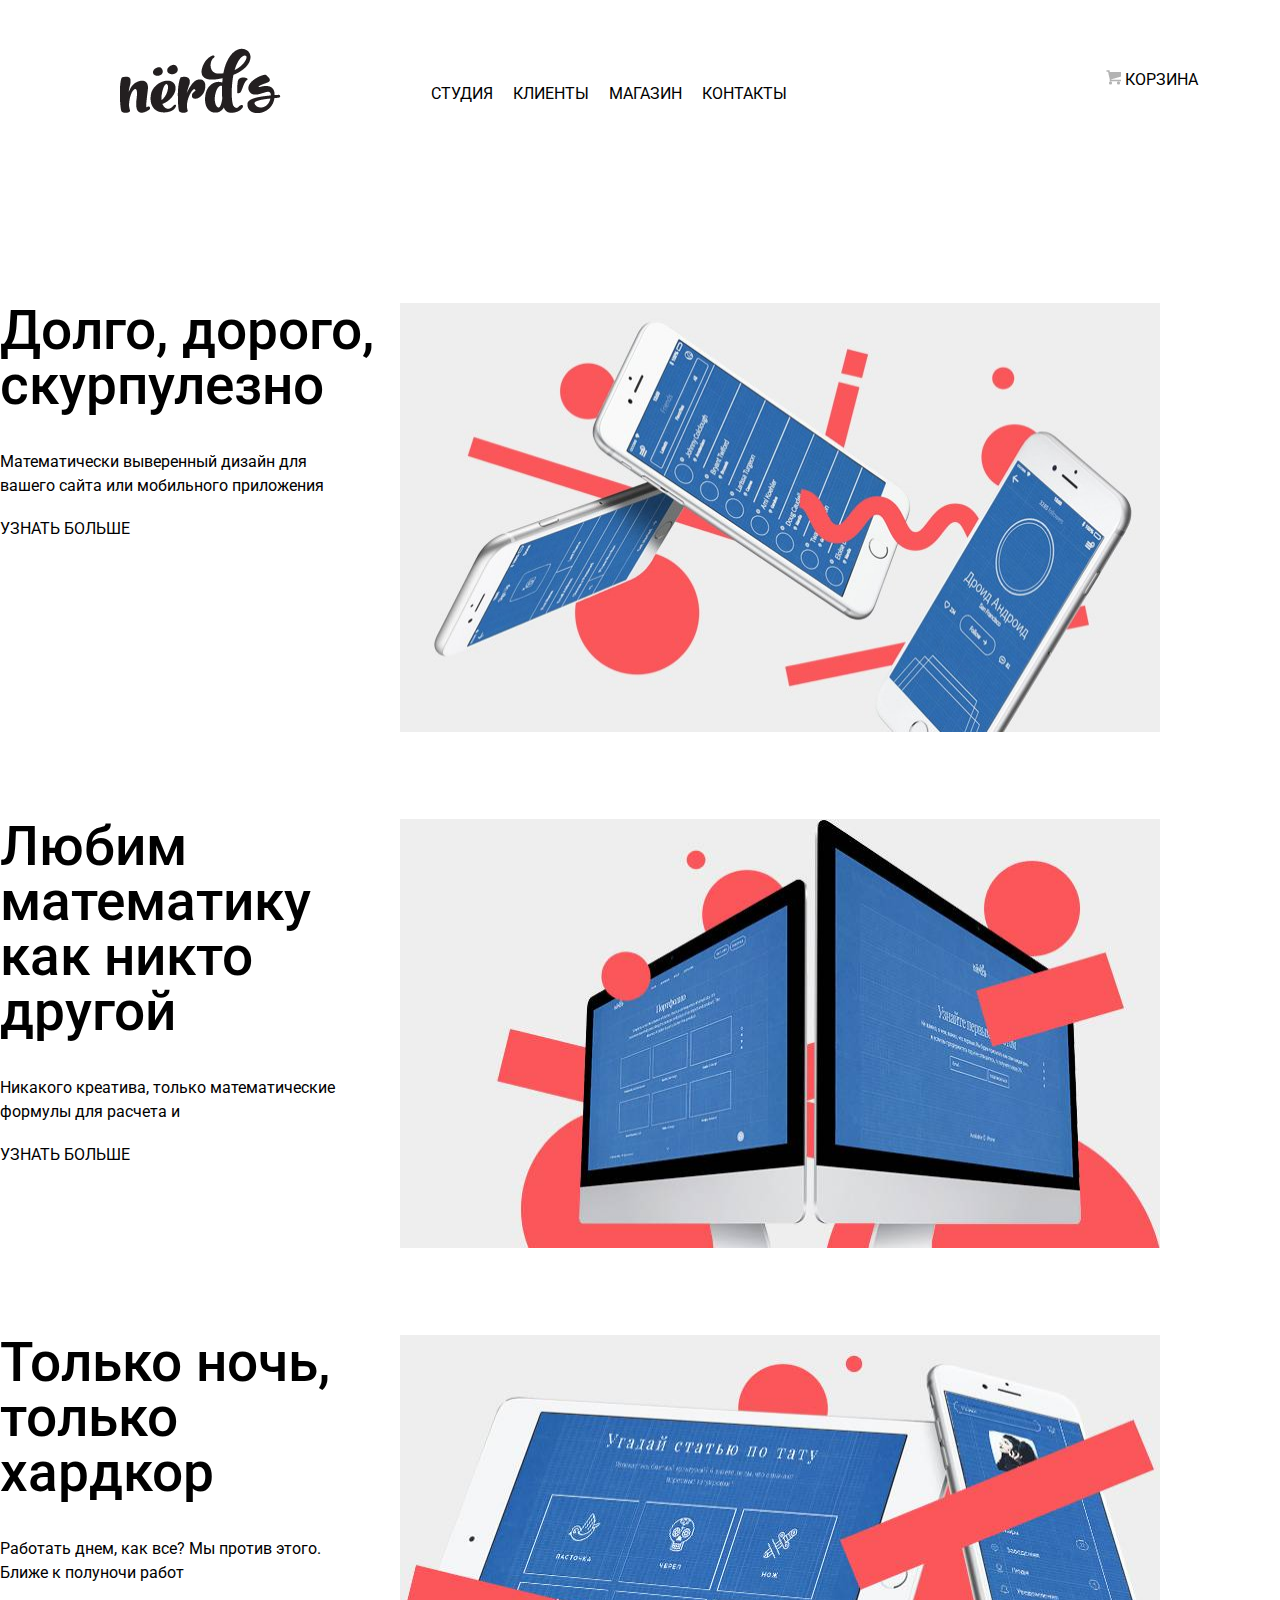
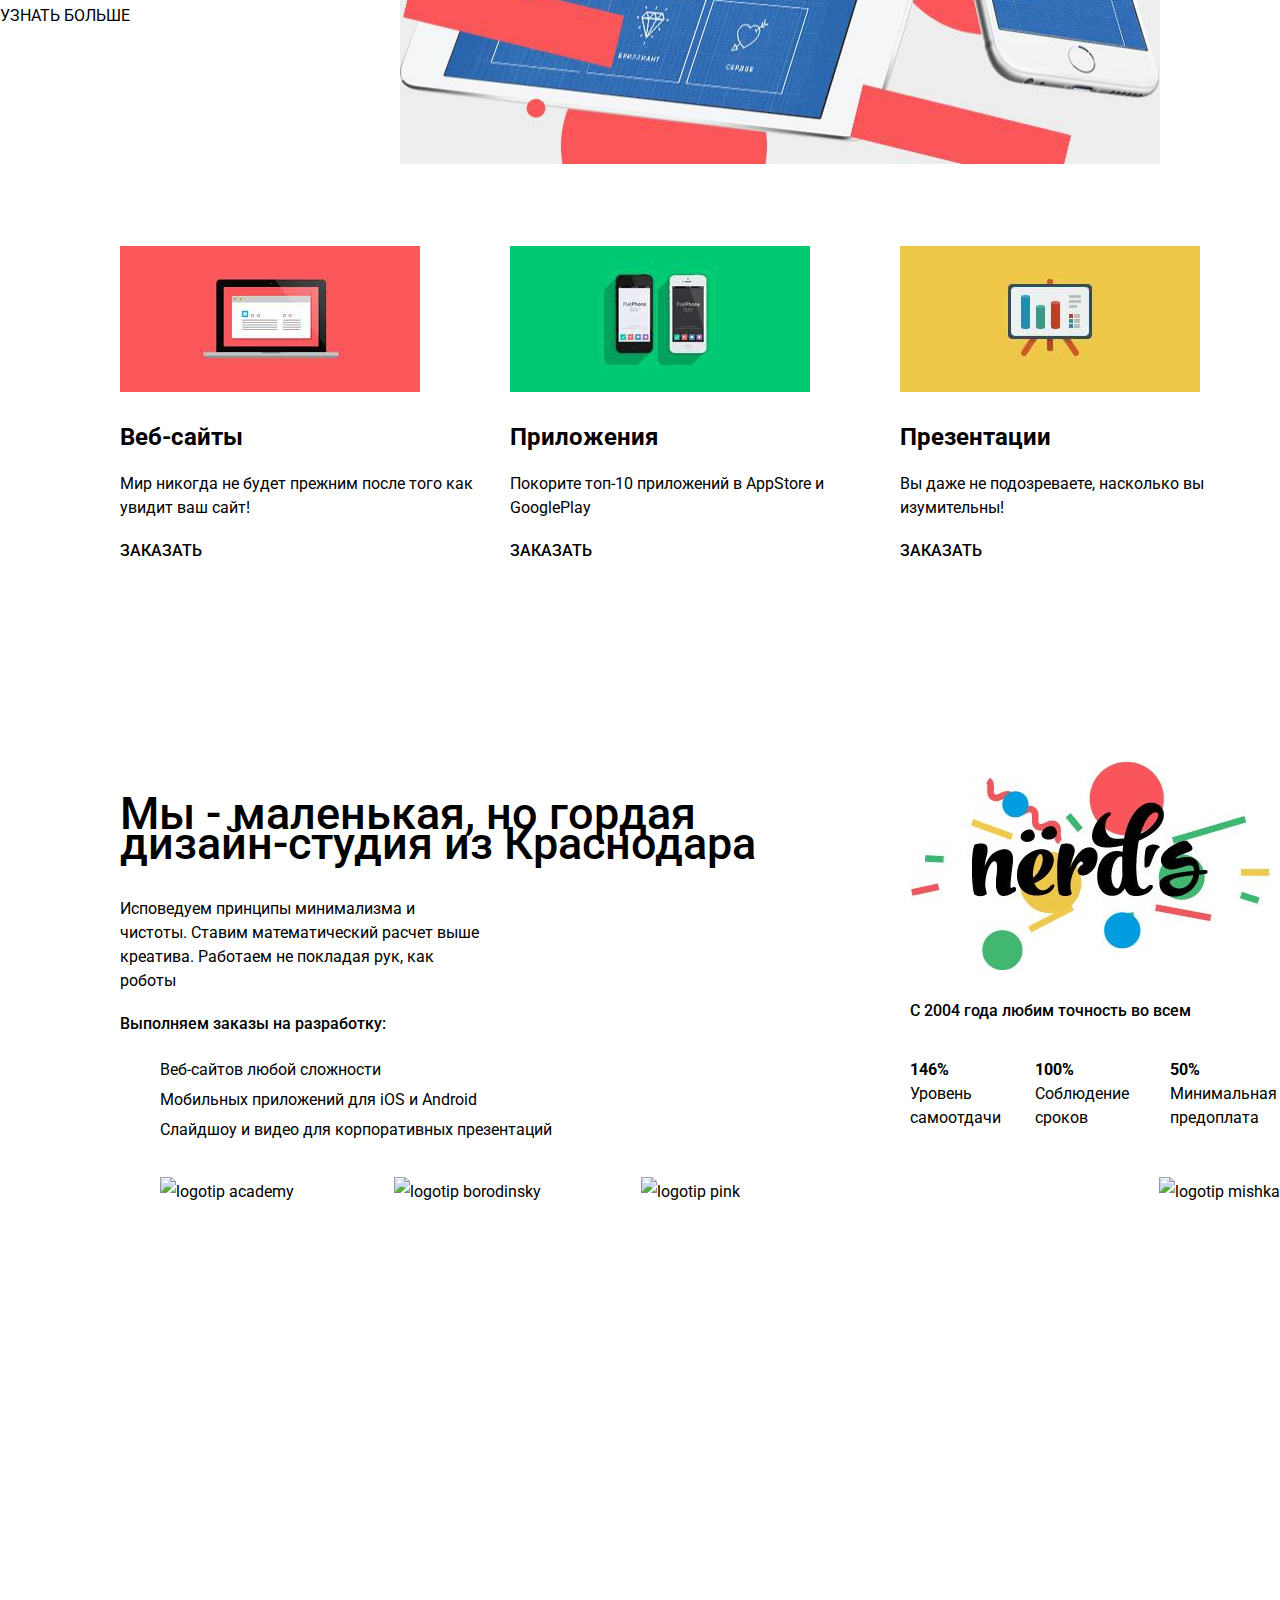
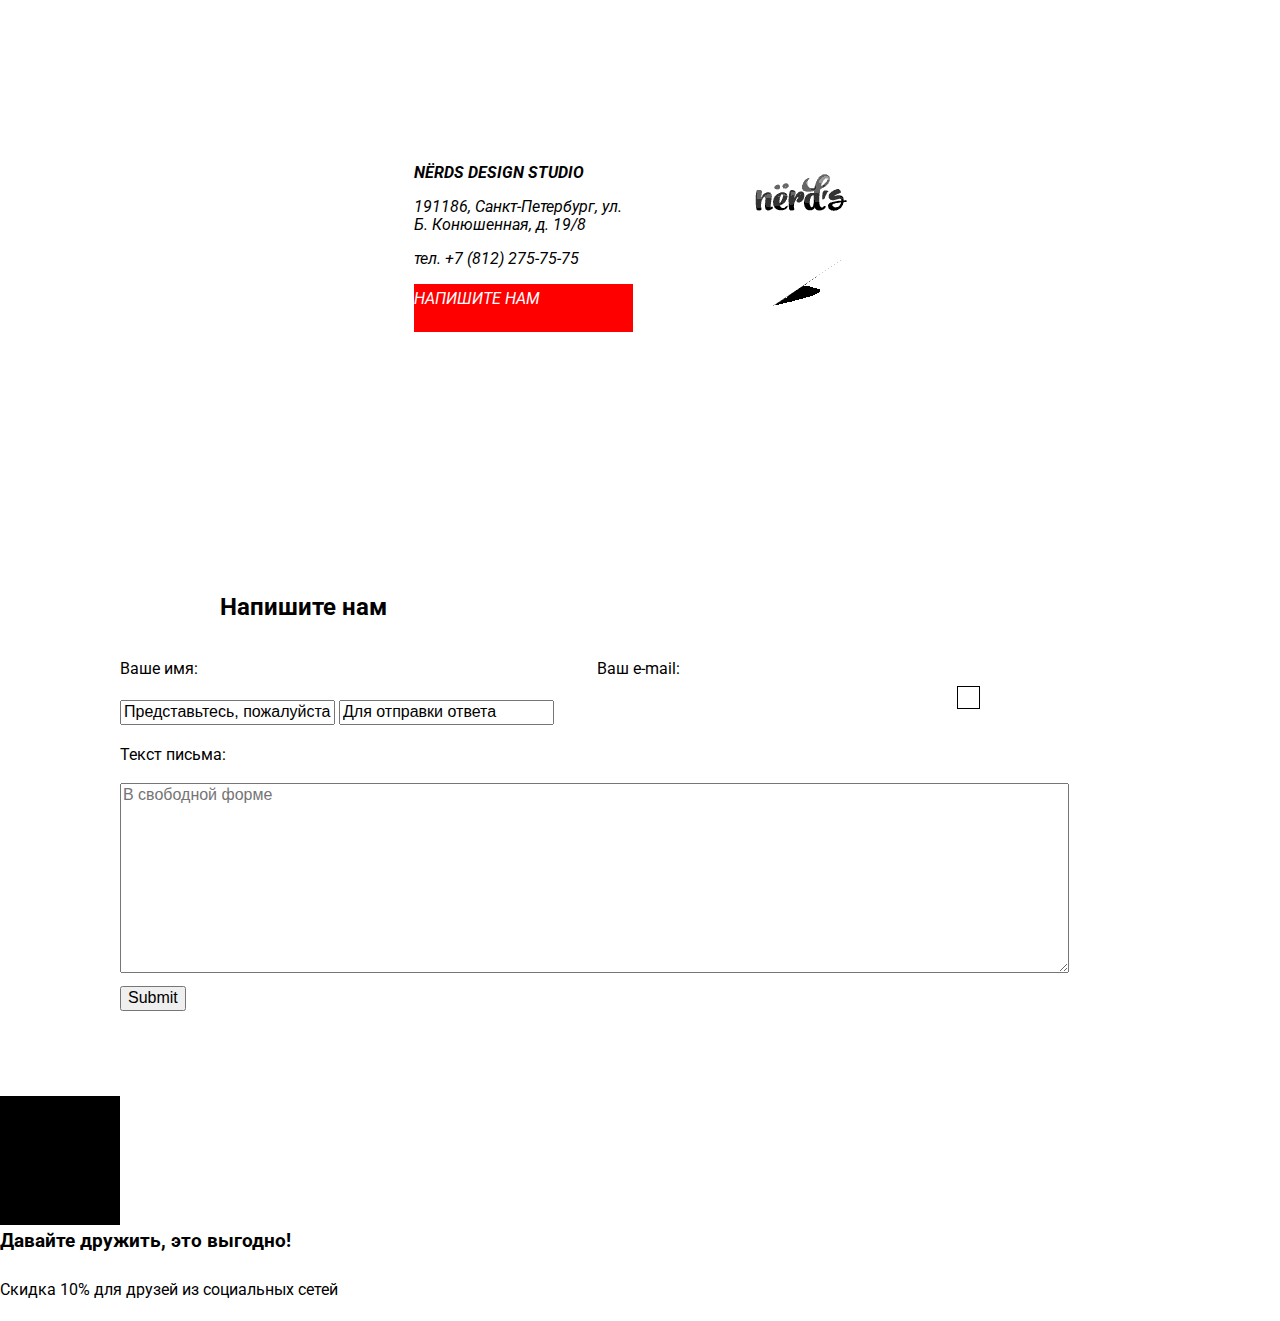
==== commit 790fc279: "atom beautify" ====
--- a/index.html
+++ b/index.html
@@ -4,13 +4,14 @@
     <meta charset="utf-8">
     <title>Nerds</title>
     <link rel="stylesheet" href="css/normalize.css">
+    <link href="https://fonts.googleapis.com/css?family=Roboto:400,500,700" rel="stylesheet">
     <link rel="stylesheet" type="text/css" href="css/style.css">
   </head>
 
   <body>
     <header class="main-header">
       <div class="container clearfix">
-        <div class="logo"></div>
+        <img class="logo" src="img/nerds-logo.png">
         <nav class="main-navigation">
           <ul>
             <li>
@@ -34,142 +35,145 @@
       </div>
     </header>
 
-    <div class="container">
-      <section class="slider1">
-        <img src="img/slider-1.jpg" width="760" height="429" alt="mobile phones">
-        <h1>Долго, дорого, скурпулезно</h1>
-        <p>Математически выверенный дизайн для вашего сайта или мобильного приложения</p>
-        <a href="#">УЗНАТЬ БОЛЬШЕ</a>
-      </section>
+    <section class="slider1">
+      <img src="img/slider-1.jpg" width="760" height="429" alt="mobile phones">
+      <h1>Долго, дорого, скурпулезно</h1>
+      <p>Математически выверенный дизайн для вашего сайта или мобильного приложения</p>
+      <a href="#">УЗНАТЬ БОЛЬШЕ</a>
+    </section>
 
-      <section class="slider2">
-        <img src="img/slider-2.jpg" width="760" height="429" alt="computers">
-        <h1>Любим математику как никто другой</h1>
-        <p>Никакого креатива, только математические формулы для расчета и</p>
-        <a href="#">УЗНАТЬ БОЛЬШЕ</a>
-      </section>
+    <section class="slider2">
+      <img src="img/slider-2.jpg" width="760" height="429" alt="computers">
+      <h1>Любим математику как никто другой</h1>
+      <p>Никакого креатива, только математические формулы для расчета и</p>
+      <a href="#">УЗНАТЬ БОЛЬШЕ</a>
+    </section>
 
-      <section class="slider3">
-        <img src="img/slider-3.jpg" width="760" height="429" alt="mobile phone and tablet">
-        <h1>Только ночь, только хардкор</h1>
-        <p>Работать днем, как все? Мы против этого. Ближе к полуночи работ</p>
-        <a href="#">УЗНАТЬ БОЛЬШЕ</a>
-      </section>
+    <section class="slider3">
+      <img src="img/slider-3.jpg" width="760" height="429" alt="mobile phone and tablet">
+      <h1>Только ночь, только хардкор</h1>
+      <p>Работать днем, как все? Мы против этого. Ближе к полуночи работ</p>
+      <a href="#">УЗНАТЬ БОЛЬШЕ</a>
+    </section>
+  </div>
+</div>
+
+<main class="container">
+  <section class="features clearfix">
+
+    <div class="sites">
+      <img src="img/image-index/illustration-1.jpg" width="300" height="146" alt="Web Sites">
+      <h2>Веб-сайты</h2>
+      <p>Мир никогда не будет прежним после того как увидит ваш сайт!</p>
+      <a href="#">Заказать</a>
     </div>
 
-    <main class="container">
-      <section class="features clearfix">
+    <div class="sites">
+      <img src="img/image-index/illustration-2.jpg" width="300" height="146" alt="Aplications">
+      <h2>Приложения</h2>
+      <p>Покорите топ-10 приложений в AppStore и GooglePlay</p>
+      <a href="#">Заказать</a>
+    </div>
 
-        <div class="sites">
-          <img src="img/image-index/illustration-1.jpg" width="300" height="146" alt="Web Sites">
-          <h2>Веб-сайты</h2>
-          <p>Мир никогда не будет прежним после того как увидит ваш сайт!</p>
-          <a href="#">Заказать</a>
-        </div>
+    <div class="sites">
+      <img src="img/image-index/illustration-3.jpg" width="300" height="146" alt="Presentation">
+      <h2>Презентации</h2>
+      <p>Вы даже не подозреваете, насколько вы изумительны!</p>
+      <a href="#">Заказать</a>
+    </div>
+  </section>
 
-        <div class="sites">
-          <img src="img/image-index/illustration-2.jpg" width="300" height="146" alt="Aplications">
-          <h2>Приложения</h2>
-          <p>Покорите топ-10 приложений в AppStore и GooglePlay</p>
-          <a href="#">Заказать</a>
-        </div>
+  <section class="about-us clearfix">
 
-        <div class="sites">
-          <img src="img/image-index/illustration-3.jpg" width="300" height="146" alt="Presentation">
-          <h2>Презентации</h2>
-          <p>Вы даже не подозреваете, насколько вы изумительны!</p>
-          <a href="#">Заказать</a>
-        </div>
-      </section>
+    <div class="info">
+      <h2>Мы - маленькая, но гордая<br>
+        дизайн-студия из Краснодара</h2>
+      <p>Исповедуем принципы минимализма и чистоты. Ставим математический расчет выше креатива. Работаем не покладая рук, как роботы</p>
+      <h3>Выполняем заказы на разработку:</h3>
+      <ul>
+        <li>Веб-сайтов любой сложности</li>
+        <li>Мобильных приложений для iOS и Android</li>
+        <li>Слайдшоу и видео для корпоративных презентаций</li>
+      </ul>
+    </div>
 
-      <section class="about-us clearfix">
+    <div class="promo">
+      <img src="img/image-index/promo.jpg" width="360" height="208" alt="promo-about-us">
+      <h3>С 2004 года любим точность во всем</h3>
 
-        <div class="info">
-          <h2>Мы - маленькая, но гордая<br>
-            дизайн-студия из Краснодара</h2>
-          <p>Исповедуем принципы минимализма и чистоты. Ставим математический расчет выше креатива. Работаем не покладая рук, как роботы</p>
-          <h3>Выполняем заказы на разработку:</h3>
-          <ul>
-            <li>Веб-сайтов любой сложности</li>
-            <li>Мобильных приложений для iOS и Android</li>
-            <li>Слайдшоу и видео для корпоративных презентаций</li>
-          </ul>
-        </div>
+      <div>
+        <p>
+          <strong>146%</strong><br>Уровень<br>самоотдачи</p>
+      </div>
 
-        <div class="promo">
-          <img src="img/image-index/promo.jpg" width="360" height="208" alt="promo-about-us">
-          <h3>С 2004 года любим точность во всем</h3>
+      <div>
+        <p>
+          <strong>100%</strong><br>Соблюдение<br>сроков</p>
+      </div>
 
-          <div>
-            <p>
-              <strong>146%</strong><br>Уровень<br>самоотдачи</p>
-          </div>
+      <div>
+        <p>
+          <strong>50%</strong><br>Минимальная<br>предоплата</p>
+      </div>
+    </div>
 
-          <div>
-            <p>
-              <strong>100%</strong><br>Соблюдение<br>сроков</p>
-          </div>
+  </section>
 
-          <div>
-            <p>
-              <strong>50%</strong><br>Минимальная<br>предоплата</p>
-          </div>
-        </div>
+  <figure>
+    <img src="img/image-index/logo-1.png" alt="logotip academy">
+    <img src="img/image-index/logo-2.png" alt="logotip borodinsky">
+    <img src="img/image-index/logo-3.png" alt="logotip pink">
+    <img src="img/image-index/logo-4.png" alt="logotip mishka">
+  </figure>
 
-      </section>
+  <div class="map">
 
-      <div class="academy"></div>
-      <div class="borodinsky"></div>
-      <div class="pink"></div>
-      <div class="mishka"></div>
+    <div class="iframe">
+      <iframe
+        src="https://www.google.com/maps/embed?pb=!1m18!1m12!1m3!1d1998.599104370521!2d30.320889251472693!3d59.93879418178727!2m3!1f0!2f0!3f0!3m2!1i1024!2i768!4f13.1!3m3!1m2!1s0x4696310fca5ba729%3A0xea9c53d4493c879f!2sBolshaya+Konyushennaya+ul.%2C+19%2C+Sankt-Peterburg%2C+Rusia%2C+191186!5e0!3m2!1ses!2ses!4v1477687622874"
+        width="100%"
+        height="786"
+        style="border:0"
+        allowfullscreen></iframe>
 
-      <div class="map">
+      <div class="map-adress">
+        <address>
+          <p>NЁRDS DESIGN STUDIO</p>
+          <p>191186, Санкт-Петербург, ул. Б. Конюшенная, д. 19/8</p>
+          <p>тел. +7 (812) 275-75-75</p>
+          <a class="map-adress-link" href="#">Напишите нам</a>
+        </address>
+      </div>
+      <img class="img-map" src="img/image-index/map-marker.png" width="231" height="190" alt="maps marker">
+    </div>
 
-        <div class="iframe">
-          <iframe
-            src="https://www.google.com/maps/embed?pb=!1m18!1m12!1m3!1d1998.599104370521!2d30.320889251472693!3d59.93879418178727!2m3!1f0!2f0!3f0!3m2!1i1024!2i768!4f13.1!3m3!1m2!1s0x4696310fca5ba729%3A0xea9c53d4493c879f!2sBolshaya+Konyushennaya+ul.%2C+19%2C+Sankt-Peterburg%2C+Rusia%2C+191186!5e0!3m2!1ses!2ses!4v1477687622874"
-            width="100%"
-            height="786"
-            style="border:0"
-            allowfullscreen></iframe>
-          <div class="map-adress">
-            <address>
-              <p>NЁRDS DESIGN STUDIO</p>
-              <p>191186, Санкт-Петербург, ул. Б. Конюшенная, д. 19/8</p>
-              <p>тел. +7 (812) 275-75-75</p>
-              <a class="map-adress-link" href="#">Напишите нам</a>
-            </address>
-          </div>
-          <img class="img-map" src="img/image-index/map-marker.png" width="231" height="190" alt="maps marker">
-        </div>
+    <section class="write-us">
+      <h2>Напишите нам</h2>
+      <div class="cross"></div>
+      <form action="#" method="post">
+        <p>Ваше имя:</p>
+        <p>Ваш e-mail:</p>
+        <input type="text" name="name" value="Представьтесь, пожалуйста">
+        <input type="email" name="email" value="Для отправки ответа">
+        <p>Текст письма:</p>
+        <textarea name="message" cols="100" rows="10" placeholder="В свободной форме" wrap="hard"></textarea><br>
+        <input type="submit" name="Send">
+      </form>
+    </section>
 
-        <section class="write-us">
-          <h2>Напишите нам</h2>
-          <img src="img/image-index/cross.png" width="21" height="21" alt="cross">
-          <form action="#" method="post">
-            <p>Ваше имя:</p>
-            <input type="text" name="name" value="Представьтесь, пожалуйста">
-            <p>Ваш e-mail:</p>
-            <input type="email" name="email" value="Для отправки ответа">
-            <p>Текст письма:</p>
-            <textarea name="message" cols="100" rows="10" placeholder="В свободной форме" wrap="hard"></textarea><br>
-            <input type="submit" name="Send">
-          </form>
-        </section>
+  </div>
+</main>
 
-      </div>
-    </main>
-
-    <footer>
-      <div class="social">
-        <a class="social btn-vk" href="https://vk.com">Vkontakte</a>
-        <a class="social btn-fb" href="https://www.facebook.com">Facebook</a>
-        <a class="social btn-inst" href="https://www.instagarm.com">Instagram</a>
-      </div>
-      <div class="footer-promo">
-        <h3 class="friends">Давайте дружить, это выгодно!</h3>
-        <p>Скидка 10% для друзей из социальных сетей</p>
-      </div>
-    </footer>
-  </body>
+<footer>
+  <div class="social">
+    <a class="social btn-vk" href="https://vk.com">Vkontakte</a>
+    <a class="social btn-fb" href="https://www.facebook.com">Facebook</a>
+    <a class="social btn-inst" href="https://www.instagarm.com">Instagram</a>
+  </div>
+  <div class="footer-promo">
+    <h3 class="friends">Давайте дружить, это выгодно!</h3>
+    <p>Скидка 10% для друзей из социальных сетей</p>
+  </div>
+</footer>
+</body>
 </html>
--- a/css/style.css
+++ b/css/style.css
@@ -3,7 +3,7 @@
   font-weight: 400;
   line-height: 30px;
   font-size: 16px;
-  min-width: 1200px;
+  width: 1440px;
   margin: 0;
   padding: 0;
 }
@@ -15,7 +15,7 @@
 }
 
 .container {
-  width: 1160px;
+  width: 1200px;
   margin: 0 auto;
   padding: 0 20px;
 }
@@ -26,7 +26,7 @@
   text-decoration: none;
 }
 
-.logo {
+/*.logo {
   float: left;
   width: 161px;
   height: 65px;
@@ -34,14 +34,16 @@
   margin-top: 50px;
   background: url("../img/image-catalog/sprite-catalog/logo-sprite.png");
   background-repeat: no-repeat;
-}
-
-.logo:link {
-  background-position: 0 0;
+}*/
+
+.logo {
+	float: left;
+	margin-right: 140px;
+	margin-top: 48px;
 }
 
 .logo:hover {
-  background-position: 0 -130px;
+  opacity: 0.8;
   cursor: pointer;
 }
 
@@ -50,11 +52,12 @@
   text-decoration: underline;
 }
 /*Navigation for both files*/
+
 .main-navigation {
   width: 440px;
   float: left;
   margin-right: 245px;
-  margin-top: 65px;
+  margin-top: 84px;
 }
 
 .main-navigation ul {
@@ -81,8 +84,12 @@
   min-height: 65px;
   float: left;
 }
+
 /* File index.html*/
+
 section h1 {
+  font-family: Roboto;
+  font-weight: 500;
   font-size: 55px;
   line-height: 55px;
   min-height: 110px;
@@ -92,6 +99,8 @@
 }
 
 section p {
+  font-family: Roboto;
+  font-weight: 400;
   font-size: 16px;
   line-height: 24px;
   width: 360px;
@@ -149,24 +158,66 @@
   margin-bottom: 170px;
 }
 
+.sites h2 {
+  font-family: Roboto;
+  font-weight: 700;
+}
+
+.sites p {
+  font-family: Roboto;
+  font-weight: 400;
+}
+
+.sites a {
+  font-family: Roboto;
+  font-weight: 500;
+}
+
 .info {
   width: 650px;
   float: left;
   margin-right: 140px;
 }
 
+.info h2 {
+  font-family: Roboto;
+  font-weight: 500;
+  font-size: 45px;
+}
+
+.info h3 {
+  font-family: Roboto;
+  font-weight: 500;
+  font-size: 16px;
+}
+
+.info p {
+  font-family: Roboto;
+  font-weight: 400;
+  font-size: 16px;
+  line-height: 24px;
+}
+
 .info ul {
   list-style: none;
 }
 
+.info ul li {
+  font-family: Roboto;
+  font-weight: 400;
+  font-size: 16px;
+}
+
 .promo {
   width: 360px;
   float: left;
 }
 
 .promo h3 {
-  font-size: 16px;
-  font-weight: bold;
+  font-family: Roboto;
+  font-weight: 500;
+  font-size: 45px;
+  font-size: 16px;
 }
 
 .promo div {
@@ -180,95 +231,24 @@
   float: right;
   margin-right: 0;
 }
-/*.friends div {
-  min-height: 180px;
-  float: left;
-  margin-right: 130px;
-  margin-top: 60px;
-  margin-bottom: 162px;
-}
-
-.friends div:last-child {
-  float: right;
-  margin-right: 0;
-}*/
-.academy {
-  float: left;
-  width: 199px;
-  height: 68px;
-  margin-right: 130px;
-  margin-top: 60px;
-  margin-bottom: 70px;
-  background: url("../img/image-catalog/sprite-catalog/academy-sprite.png");
-  background-repeat: no-repeat;
-}
-
-.academy:link {
-  background-position: 0 0;
-}
-
-.academy:hover {
-  background-position: 0 -68px;
-  cursor: pointer;
-}
-
-.borodinsky {
-  float: left;
-  width: 209px;
-  height: 90px;
-  margin-right: 130px;
-  margin-top: 60px;
-  margin-bottom: 70px;
-  background: url("../img/image-catalog/sprite-catalog/borodinsky-sprite.png");
-  background-repeat: no-repeat;
-}
-
-.academy:link {
-  background-position: 0 0;
-}
-
-.academy:hover {
-  background-position: 0 -90px;
-  cursor: pointer;
-}
-
-.pink {
-  float: left;
-  width: 185px;
-  height: 52px;
-  margin-right: 130px;
-  margin-top: 60px;
-  margin-bottom: 70px;
-  background: url("../img/image-catalog/sprite-catalog/pink-sprite.png");
-  background-repeat: no-repeat;
-}
-
-.academy:link {
-  background-position: 0 0;
-}
-
-.academy:hover {
-  background-position: 0 -52px;
-  cursor: pointer;
-}
-
-.mishka {
-  float: right;
-  width: 173px;
-  height: 84px;
-  margin-top: 60px;
-  margin-bottom: 70px;
-  background: url("../img/image-catalog/sprite-catalog/mishka-sprite.png");
-  background-repeat: no-repeat;
-}
-
-.academy:link {
-  background-position: 0 0;
-}
-
-.academy:hover {
-  background-position: 0 -84px;
-  cursor: pointer;
+
+figure img {
+	float: left;
+	margin-right: 100px;
+}
+
+figure img:hover {
+	opacity: 0.5;
+	cursor: pointer;
+}
+
+figure img:last-child {
+	margin-right: 0;
+	float: right;
+}
+
+figure {
+	margin-bottom: 160px;
 }
 
 .iframe {
@@ -299,37 +279,70 @@
 }
 
 address {
+  width: 210px;
   margin-left: auto;
   margin-right: auto;
-  margin-top: 55px;
-}
-
-.map-adress address p {
+  margin-top: 45px;
+}
+
+address p {
   width: 208px;
   font-size: 16px;
   line-height: 18px;
 }
+
+address p:first-child {
+  font-weight: bold;
+}
+
+.cross {
+		border: 1px solid black;
+  float: right;
+  width: 21px;
+  height: 21px;
+  margin-right: 100px;
+  margin-top: 45px;
+  background: url("../img/image-index/cross-sprite.png") no-repeat;
+}
+
+.cross:link {
+  background-position: 0 0;
+}
+
+.cross:hover {
+  background-position: 0 -21px;
+  cursor: pointer;
+}
+
+form p:nth-child(1) {
+	float: left;
+}
+
+form p:nth-child(2) {
+	float: right;
+}
+
+form input[type="text"]:nth-child(1){
+  width: 130px;
+  float: left;
+  margin-right: 140px;
+}
+
+form input[type="email"]:nth-child(2){
+  width: 130px;
+  float: right;
+}
+
 /*catalog.html*/
-header h1 {
+
+.main-navigation, .card {
+  margin-bottom: 88px;
+}
+
+.main-navigation h1 {
+  font-size: Roboto;
+  font-weight: 500;
   font-size: 55px;
-}
-
-.sort ul {
-  list-style: none;
-  font-size: 0;
-  margin: 0;
-  padding: 0;
-}
-
-.sort li {
-  font-size: 16px;
-  display: inline-block;
-  text-decoration: none;
-}
-
-.sort a {
-  display: block;
-  padding: 0 10px;
 }
 
 .price input {
@@ -345,6 +358,7 @@
 }
 
 aside {
+  width: 260px;
   float: left;
   margin-right: 140px;
 }
@@ -352,6 +366,7 @@
 .catalog-items {
   width: 780px;
   float: left;
+  margin-top: 20px;
 }
 
 .catalog-items article {
@@ -364,6 +379,28 @@
 .catalog-item:hover {
   background-image: url("../img/browser-2.png");
   cursor: pointer;
+}
+
+.sort span {
+  display: block;
+  width: 360px;
+  float: left;
+  margin-right: 30px;
+}
+
+.sort ul {
+  display: block;
+  width: 300px;
+  float: left;
+}
+
+.sort ul li {
+  display: inline;
+}
+
+.pagination ul li {
+  display: inline;
+  text-decoration: none;
 }
 /* checkbox sprite */
 .sprite {
@@ -436,7 +473,18 @@
   height: 21px;
   background-position: -42px -10px;
 }
+
+.write-us {
+  width: 960px;
+}
+
+.write-us h2 {
+  margin-left: 100px;
+  margin-top: 75px;
+}
 /* section catalog-items*/
+
+
 input[type="checkbox"] {
   display: none;
 }
@@ -470,7 +518,7 @@
   left: 0;
 }
 /* radio sprite */
-.sprite {
+/*.sprite {
   background-image: url("img/image-catalog/radio-sprite.png");
   background-repeat: no-repeat;
   display: block;
@@ -492,7 +540,7 @@
   width: 25px;
   height: 25px;
   background-position: -16px -130px;
-}
+}*/
 
 input[type="radio"] {
   display: none;
@@ -500,31 +548,23 @@
 
 input[type="radio"] + label {
   display: block;
+  width: 25px;
+  height: 25px;
   padding-left: 30px;
   position: relative;
   cursor: pointer;
 }
 
 input[type="radio"] + label::before {
-  content: "";
-  width: 25px;
-  height: 25px;
-  background-position: -16px -130px;
-  background-image: url("img/image-catalog/radio-sprite.png");
-  background-repeat: no-repeat;
   position: absolute;
+  content: " ";
   top: 0;
   left: 0;
+  background-position: 0 -42px;
+  background: url("img/image-catalog/sprite-catalog/radio-sprite2.png") no-repeat;
 }
 
 input[type="radio"]:checked + label::after {
-  content: "";
-  width: 25px;
-  height: 25px;
-  background-position: -16px -16px;
-  background-image: url("img/image-catalog/radio-sprite.png");
-  background-repeat: no-repeat;
-  position: absolute;
-  top: 0;
-  left: 0;
-}
+  background-position: 0 0;
+  background-image: url("img/image-catalog/sprite-catalog/radio-sprite2.png") no-repeat;
+}
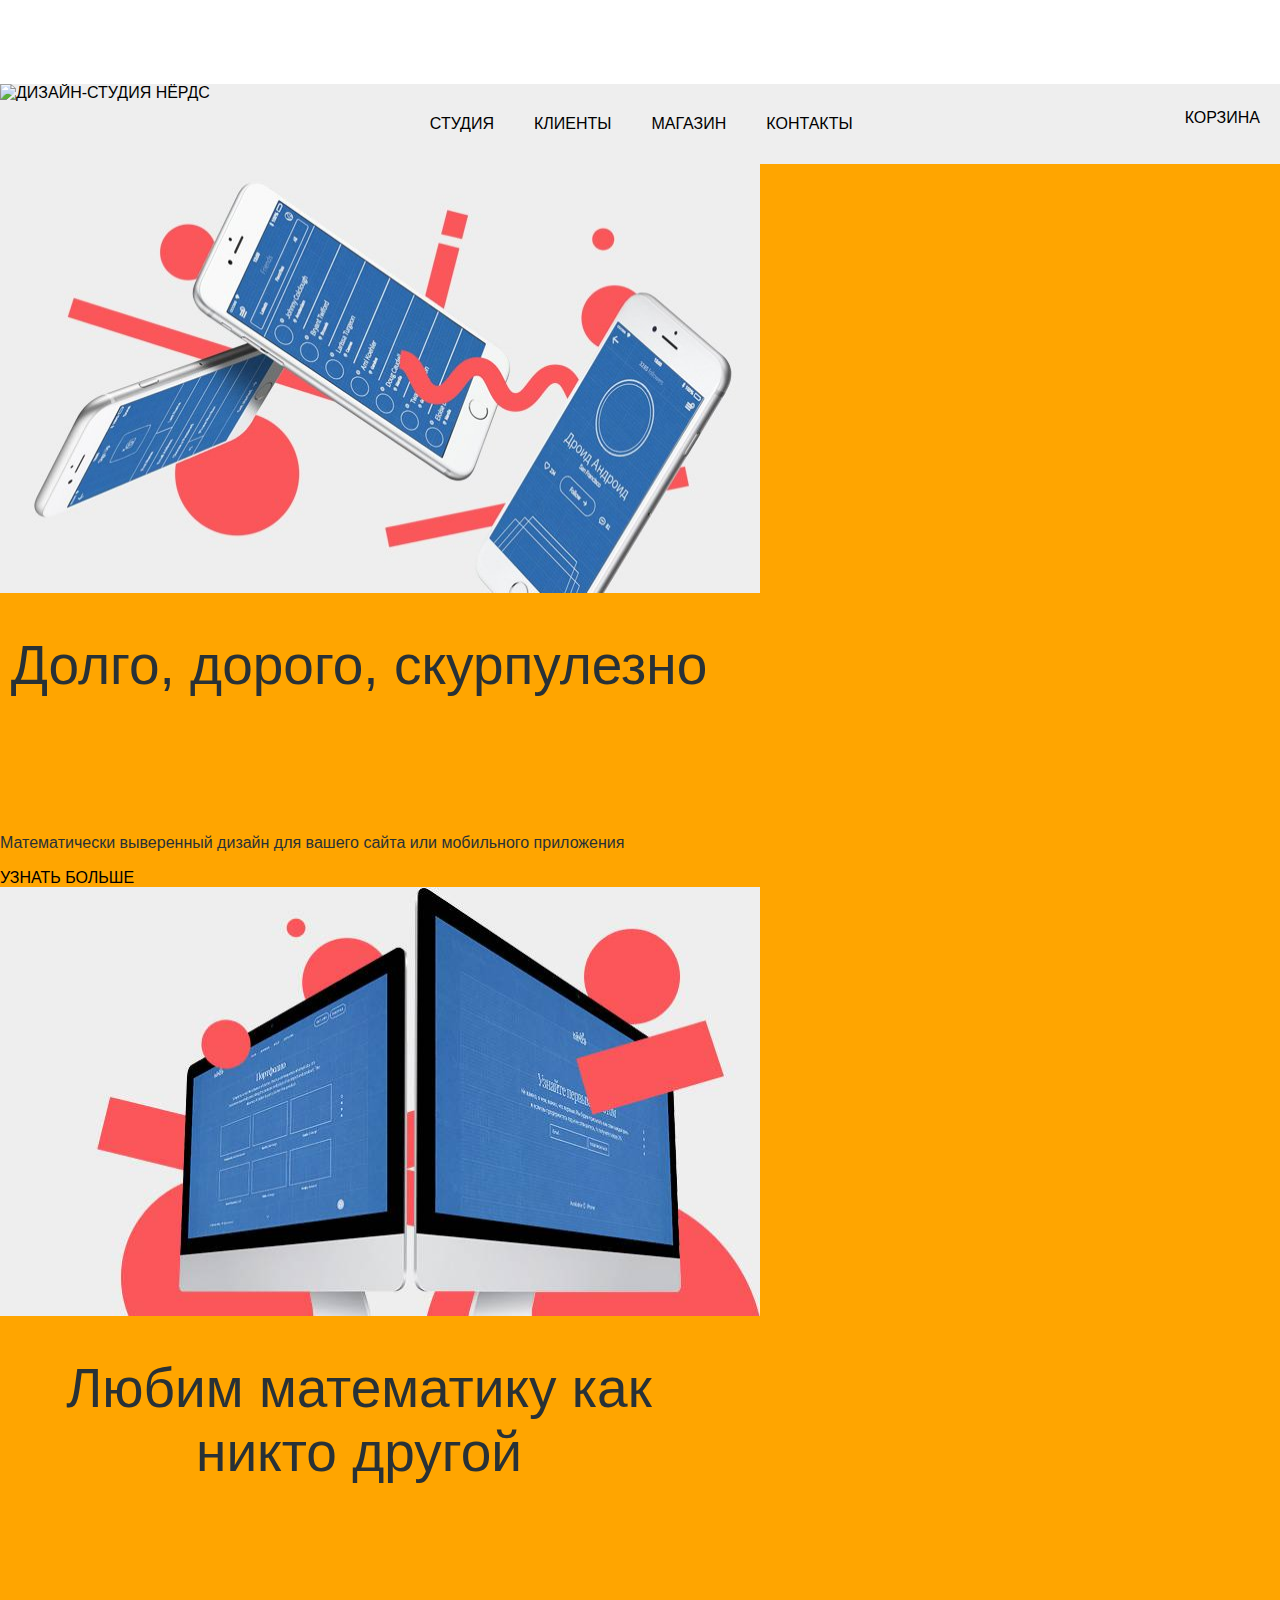
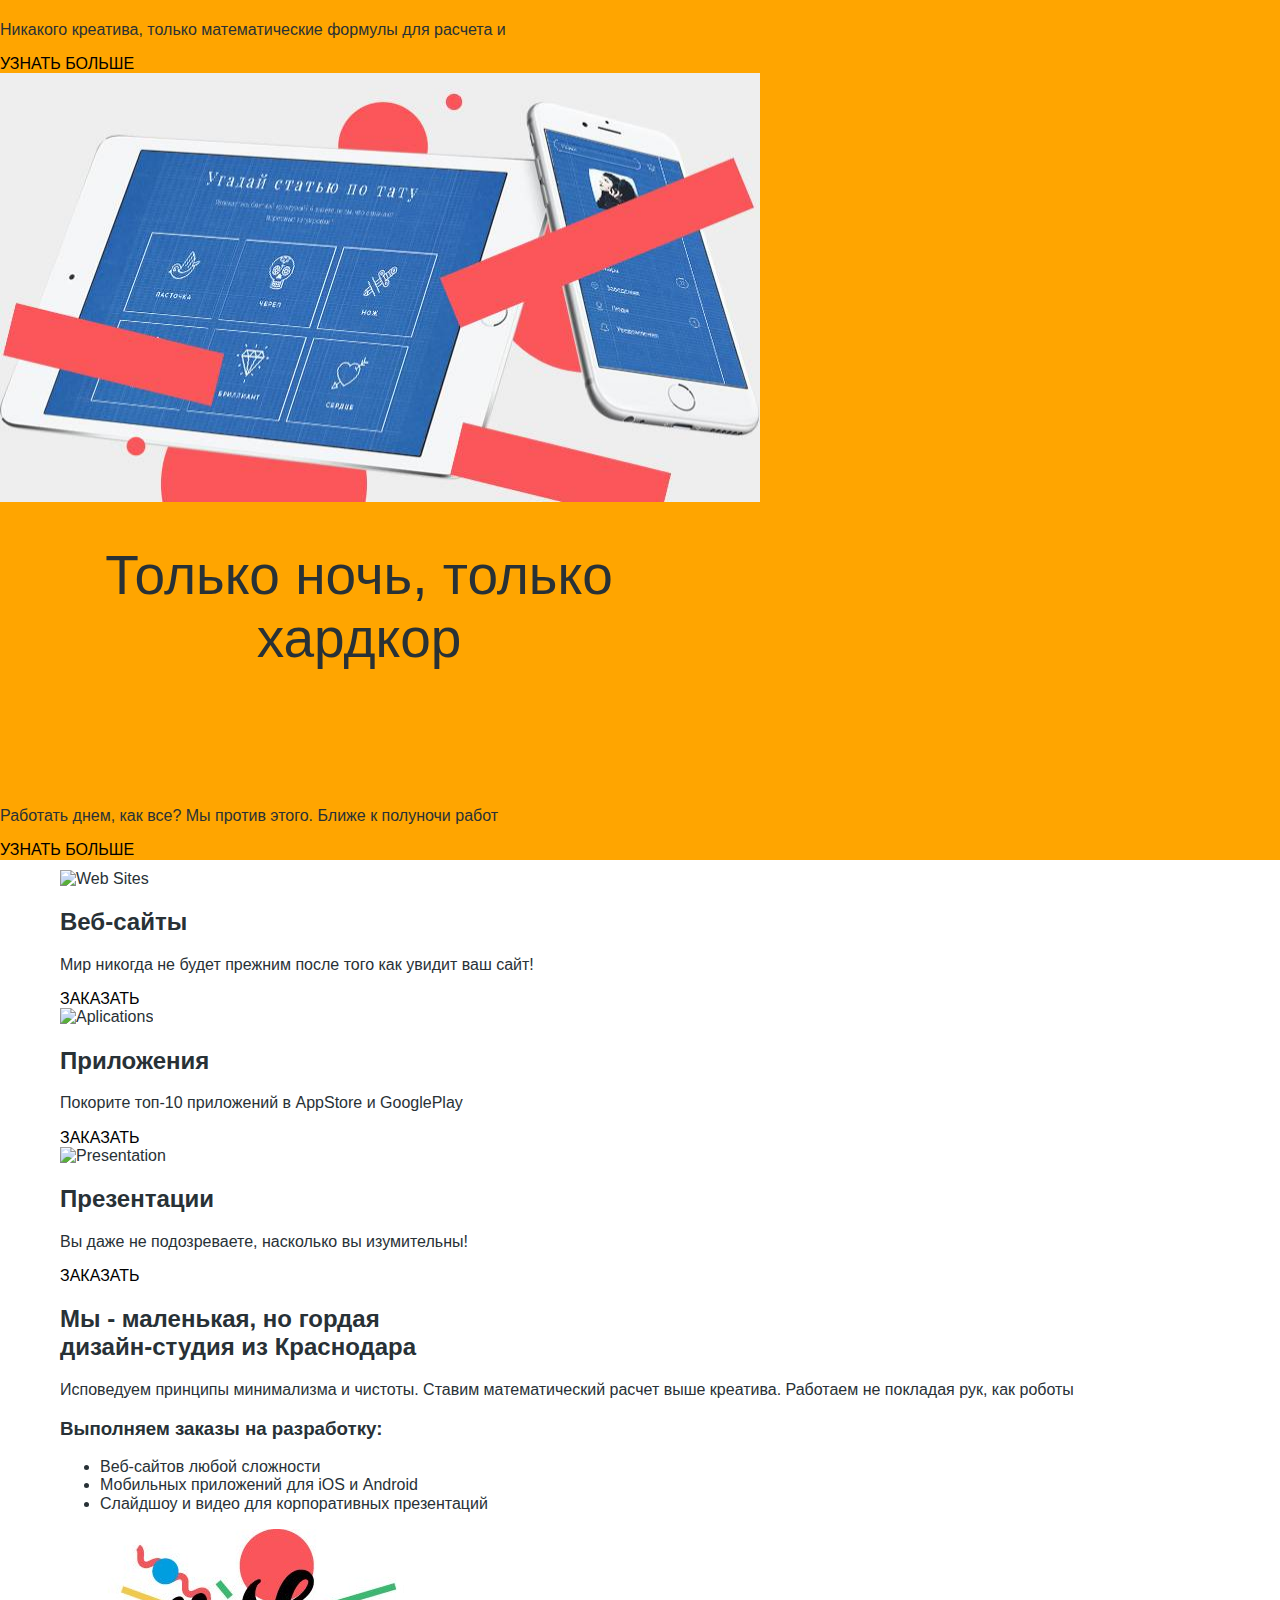
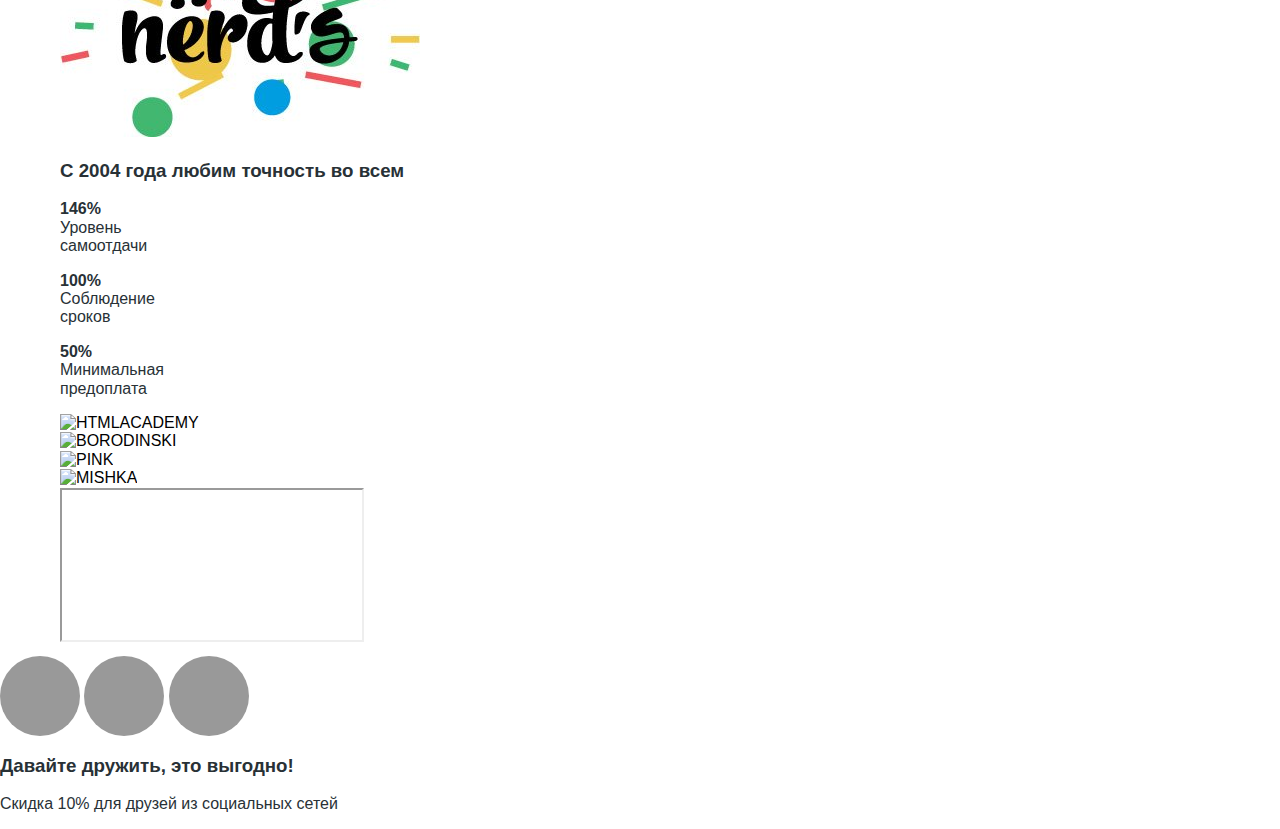
==== commit 2e7b3d1d: "change" ====
--- a/index.html
+++ b/index.html
@@ -1,179 +1,143 @@
 <!DOCTYPE html>
 <html lang="ru">
   <head>
-    <meta charset="utf-8">
-    <title>Nerds</title>
+    <meta charset="UTF-8">
+    <title>NERDS - Design Studio</title>
     <link rel="stylesheet" href="css/normalize.css">
-    <link href="https://fonts.googleapis.com/css?family=Roboto:400,500,700" rel="stylesheet">
     <link rel="stylesheet" type="text/css" href="css/style.css">
   </head>
-
   <body>
     <header class="main-header">
-      <div class="container clearfix">
-        <img class="logo" src="img/nerds-logo.png">
+      <div class="top-wrapper clearfix">
         <nav class="main-navigation">
+          <a class="header-logo" href="index.html"><img src="img/logo-161x65.png" width="160" height="65" alt="Дизайн-студия Нёрдс"></a>
           <ul>
             <li>
-              <a href="#">Студия</a>
+              <a href="index.html" class="active">Студия</a>
             </li>
             <li>
               <a href="#">Клиенты</a>
             </li>
             <li>
-              <a href="#">Магазин</a>
+              <a href="catalog.html">Магазин</a>
             </li>
             <li>
               <a href="#">Контакты</a>
             </li>
           </ul>
         </nav>
-        <div class="card">
-          <img src="img/carrito.png" width="15" height="15" alt="cart">
-          <a href="#">Корзина</a>
+        <div class="cart">
+          <a class="basket" href="#">Корзина</a>
         </div>
       </div>
     </header>
+    <div class="sliders">
+      <section class="slider1">
+        <img src="img/slider-1.jpg" width="760" height="429" alt="mobile phones">
+        <h1>Долго, дорого, скурпулезно</h1>
+        <p>Математически выверенный дизайн для вашего сайта или мобильного приложения</p>
+        <a class="btn btn-red" href="#">УЗНАТЬ БОЛЬШЕ</a>
+      </section>
 
-    <section class="slider1">
-      <img src="img/slider-1.jpg" width="760" height="429" alt="mobile phones">
-      <h1>Долго, дорого, скурпулезно</h1>
-      <p>Математически выверенный дизайн для вашего сайта или мобильного приложения</p>
-      <a href="#">УЗНАТЬ БОЛЬШЕ</a>
-    </section>
+      <section class="slider2">
+        <img src="img/slider-2.jpg" width="760" height="429" alt="computers">
+        <h1>Любим математику как никто другой</h1>
+        <p>Никакого креатива, только математические формулы для расчета и</p>
+        <a class="btn btn-green" href="#">УЗНАТЬ БОЛЬШЕ</a>
+      </section>
 
-    <section class="slider2">
-      <img src="img/slider-2.jpg" width="760" height="429" alt="computers">
-      <h1>Любим математику как никто другой</h1>
-      <p>Никакого креатива, только математические формулы для расчета и</p>
-      <a href="#">УЗНАТЬ БОЛЬШЕ</a>
-    </section>
+      <section class="slider3">
+        <img src="img/slider-3.jpg" width="760" height="429" alt="mobile phone and tablet">
+        <h1>Только ночь, только хардкор</h1>
+        <p>Работать днем, как все? Мы против этого. Ближе к полуночи работ</p>
+        <a class="btn btn-yellow" href="#">УЗНАТЬ БОЛЬШЕ</a>
+      </section>
+    </div>
+    <main class="container">
 
-    <section class="slider3">
-      <img src="img/slider-3.jpg" width="760" height="429" alt="mobile phone and tablet">
-      <h1>Только ночь, только хардкор</h1>
-      <p>Работать днем, как все? Мы против этого. Ближе к полуночи работ</p>
-      <a href="#">УЗНАТЬ БОЛЬШЕ</a>
-    </section>
-  </div>
-</div>
+      <section class="features clearfix">
+        <div class="sites">
+          <img src="img/service1.jpg" width="300" height="146" alt="Web Sites">
+          <h2>Веб-сайты</h2>
+          <p>Мир никогда не будет прежним после того как увидит ваш сайт!</p>
+          <a href="#">Заказать</a>
+        </div>
 
-<main class="container">
-  <section class="features clearfix">
+        <div class="sites">
+          <img src="img/service2.jpg" width="300" height="146" alt="Aplications">
+          <h2>Приложения</h2>
+          <p>Покорите топ-10 приложений в AppStore и GooglePlay</p>
+          <a href="#">Заказать</a>
+        </div>
 
-    <div class="sites">
-      <img src="img/image-index/illustration-1.jpg" width="300" height="146" alt="Web Sites">
-      <h2>Веб-сайты</h2>
-      <p>Мир никогда не будет прежним после того как увидит ваш сайт!</p>
-      <a href="#">Заказать</a>
-    </div>
+        <div class="sites">
+          <img src="img/service3.jpg" width="300" height="146" alt="Presentation">
+          <h2>Презентации</h2>
+          <p>Вы даже не подозреваете, насколько вы изумительны!</p>
+          <a href="#">Заказать</a>
+        </div>
+      </section>
+      <section class="about-us clearfix">
 
-    <div class="sites">
-      <img src="img/image-index/illustration-2.jpg" width="300" height="146" alt="Aplications">
-      <h2>Приложения</h2>
-      <p>Покорите топ-10 приложений в AppStore и GooglePlay</p>
-      <a href="#">Заказать</a>
-    </div>
+        <div class="info">
+          <h2>Мы - маленькая, но гордая<br>
+            дизайн-студия из Краснодара</h2>
+          <p>Исповедуем принципы минимализма и чистоты. Ставим математический расчет выше креатива. Работаем не покладая рук, как роботы</p>
+          <h3>Выполняем заказы на разработку:</h3>
+          <ul>
+            <li>Веб-сайтов любой сложности</li>
+            <li>Мобильных приложений для iOS и Android</li>
+            <li>Слайдшоу и видео для корпоративных презентаций</li>
+          </ul>
+        </div>
 
-    <div class="sites">
-      <img src="img/image-index/illustration-3.jpg" width="300" height="146" alt="Presentation">
-      <h2>Презентации</h2>
-      <p>Вы даже не подозреваете, насколько вы изумительны!</p>
-      <a href="#">Заказать</a>
-    </div>
-  </section>
-
-  <section class="about-us clearfix">
-
-    <div class="info">
-      <h2>Мы - маленькая, но гордая<br>
-        дизайн-студия из Краснодара</h2>
-      <p>Исповедуем принципы минимализма и чистоты. Ставим математический расчет выше креатива. Работаем не покладая рук, как роботы</p>
-      <h3>Выполняем заказы на разработку:</h3>
-      <ul>
-        <li>Веб-сайтов любой сложности</li>
-        <li>Мобильных приложений для iOS и Android</li>
-        <li>Слайдшоу и видео для корпоративных презентаций</li>
-      </ul>
-    </div>
-
-    <div class="promo">
-      <img src="img/image-index/promo.jpg" width="360" height="208" alt="promo-about-us">
-      <h3>С 2004 года любим точность во всем</h3>
-
-      <div>
-        <p>
-          <strong>146%</strong><br>Уровень<br>самоотдачи</p>
+        <div class="promo">
+          <img src="img/promo.jpg" width="360" height="208" alt="promo-about-us">
+          <h3>С 2004 года любим точность во всем</h3>
+          <div>
+            <p>
+              <strong>146%</strong><br>Уровень<br>самоотдачи</p>
+          </div>
+          <div>
+            <p>
+              <strong>100%</strong><br>Соблюдение<br>сроков</p>
+          </div>
+          <div>
+            <p>
+              <strong>50%</strong><br>Минимальная<br>предоплата</p>
+          </div>
+        </div>
+      </section>
+      <div class="projects clearfix">
+        <div class="projects-item">
+          <a href="#"><img src="img/logo-1.png" width="199" height="68" alt="HtmlAcademy"></a>
+        </div>
+        <div class="projects-item">
+          <a href="#"><img src="img/logo-2.png" width="209" height="90" alt="Borodinski"></a>
+        </div>
+        <div class="projects-item">
+          <a href="#"><img src="img/logo-3.png" width="185" height="52" alt="Pink"></a>
+        </div>
+        <div class="projects-item">
+          <a href="#"><img src="img/logo-4.png" width="173" height="84" alt="Mishka"></a>
+        </div>
       </div>
-
-      <div>
-        <p>
-          <strong>100%</strong><br>Соблюдение<br>сроков</p>
+      <div class="iframe">
+        <iframe
+          src="https://www.google.com/maps/embed?pb=!1m18!1m12!1m3!1d1998.599104370521!2d30.320889251472693!3d59.93879418178727!2m3!1f0!2f0!3f0!3m2!1i1024!2i768!4f13.1!3m3!1m2!1s0x4696310fca5ba729%3A0xea9c53d4493c879f!2sBolshaya+Konyushennaya+ul.%2C+19%2C+Sankt-Peterburg%2C+Rusia%2C+191186!5e0!3m2!1ses!2ses!4v1477687622874"></iframe>
       </div>
-
-      <div>
-        <p>
-          <strong>50%</strong><br>Минимальная<br>предоплата</p>
+    </main>
+    <div class="map"></div>
+    <footer>
+      <div class="social">
+        <a class="social-link btn-vk" href="https://vk.com">Vkontakte</a>
+        <a class="social-link btn-fb" href="https://www.facebook.com">Facebook</a>
+        <a class="social-link btn-inst" href="https://www.instagarm.com">Instagram</a>
       </div>
-    </div>
-
-  </section>
-
-  <figure>
-    <img src="img/image-index/logo-1.png" alt="logotip academy">
-    <img src="img/image-index/logo-2.png" alt="logotip borodinsky">
-    <img src="img/image-index/logo-3.png" alt="logotip pink">
-    <img src="img/image-index/logo-4.png" alt="logotip mishka">
-  </figure>
-
-  <div class="map">
-
-    <div class="iframe">
-      <iframe
-        src="https://www.google.com/maps/embed?pb=!1m18!1m12!1m3!1d1998.599104370521!2d30.320889251472693!3d59.93879418178727!2m3!1f0!2f0!3f0!3m2!1i1024!2i768!4f13.1!3m3!1m2!1s0x4696310fca5ba729%3A0xea9c53d4493c879f!2sBolshaya+Konyushennaya+ul.%2C+19%2C+Sankt-Peterburg%2C+Rusia%2C+191186!5e0!3m2!1ses!2ses!4v1477687622874"
-        width="100%"
-        height="786"
-        style="border:0"
-        allowfullscreen></iframe>
-
-      <div class="map-adress">
-        <address>
-          <p>NЁRDS DESIGN STUDIO</p>
-          <p>191186, Санкт-Петербург, ул. Б. Конюшенная, д. 19/8</p>
-          <p>тел. +7 (812) 275-75-75</p>
-          <a class="map-adress-link" href="#">Напишите нам</a>
-        </address>
+      <div class="footer-promo">
+        <h3 class="friends">Давайте дружить, это выгодно!</h3>
+        <p>Скидка 10% для друзей из социальных сетей</p>
       </div>
-      <img class="img-map" src="img/image-index/map-marker.png" width="231" height="190" alt="maps marker">
-    </div>
-
-    <section class="write-us">
-      <h2>Напишите нам</h2>
-      <div class="cross"></div>
-      <form action="#" method="post">
-        <p>Ваше имя:</p>
-        <p>Ваш e-mail:</p>
-        <input type="text" name="name" value="Представьтесь, пожалуйста">
-        <input type="email" name="email" value="Для отправки ответа">
-        <p>Текст письма:</p>
-        <textarea name="message" cols="100" rows="10" placeholder="В свободной форме" wrap="hard"></textarea><br>
-        <input type="submit" name="Send">
-      </form>
-    </section>
-
-  </div>
-</main>
-
-<footer>
-  <div class="social">
-    <a class="social btn-vk" href="https://vk.com">Vkontakte</a>
-    <a class="social btn-fb" href="https://www.facebook.com">Facebook</a>
-    <a class="social btn-inst" href="https://www.instagarm.com">Instagram</a>
-  </div>
-  <div class="footer-promo">
-    <h3 class="friends">Давайте дружить, это выгодно!</h3>
-    <p>Скидка 10% для друзей из социальных сетей</p>
-  </div>
-</footer>
-</body>
+    </footer>
+  </body>
 </html>
--- a/css/style.css
+++ b/css/style.css
@@ -1,23 +1,76 @@
+
+@font-face {
+font-family: "Roboto";
+font-style: normal;
+font-weight: 400;
+src: local('Roboto'), url("../fonts/roboto.woff") format('woff'), url("/fonts/roboto.woff") format('woff2'),;
+}
+
+@font-face {
+font-family: "Roboto";
+font-style: normal;
+font-weight: 500;
+src: local('Roboto'), url("../fonts/robotomedium.woff") format('woff'), url("/fonts/robotomedium.woff2") format('woff2'),;
+}
+
+@font-face {
+font-family: "Roboto";
+font-style: normal;
+font-weight: 700;
+src: local('Roboto'), url("../fonts/roboto-bold.woff") format('woff'), url("/fonts/roboto-bold.woff2") format('woff2'),;
+}
+
 body {
-  font-family: Roboto, Arial, sans-serif;
-  font-weight: 400;
-  line-height: 30px;
-  font-size: 16px;
-  width: 1440px;
-  margin: 0;
-  padding: 0;
+font-family: "Roboto", "Arial", "Helvetica", "sans-serif";
+font-size: 16px;
+background: #ffffff;
+color: #283136;
 }
 
 .clearfix::after {
-  display: table;
-  content: "";
-  clear: both;
+content: "";
+display: table;
+clear: both;
 }
 
 .container {
-  width: 1200px;
-  margin: 0 auto;
-  padding: 0 20px;
+width: 1160px;
+margin: 0 auto;
+padding: 10px 20px;
+}
+
+.main-navigation {
+  margin: 84px auto;
+}
+
+.header-logo {
+	float: left;
+	margin-right: 200px;
+}
+
+.main-navigation ul {
+	font-size: 0;
+	margin: 0;
+	padding: 0;
+	list-style: none;
+	float: left;
+}
+
+.main-navigation li {
+	font-size: 16px;
+	line-height: 30px;
+	display: inline-block;
+	vertical-align: top;
+}
+
+.main-navigation ul li a {
+font-weight: 500;
+display: block;
+padding: 25px 20px;
+}
+
+.main-navigation ul li a:hover {
+	color: red;
 }
 
 a {
@@ -26,545 +79,353 @@
   text-decoration: none;
 }
 
-/*.logo {
-  float: left;
-  width: 161px;
-  height: 65px;
-  margin-right: 200px;
-  margin-top: 50px;
-  background: url("../img/image-catalog/sprite-catalog/logo-sprite.png");
-  background-repeat: no-repeat;
-}*/
-
-.logo {
+.main-header {
+  background-color: #eeeeee;
+
+}
+
+.sliders {
+background-color: orange;
+}
+
+/* Catalog.html*/
+
+h1 {
+		font-size: 55px;
+		font-weight: 500;
+		width: 718px;
+		text-align: center;
+		padding-bottom: 100px;
+}
+
+.range {
+  width: 260px;
+  margin-top: 44px;
+}
+
+.range-controls {
+  position: relative;
+  height: 80px;
+  margin-bottom: 15px;
+  padding: 0 21px;
+  background: #f1f1f1;
+  border-radius: 5px;
+  overflow: hidden;
+}
+
+.range-controls .scale {
+  margin-top: 40px;
+  height: 2px;
+  background: #d7dcde;
+}
+
+.range-controls .bar {
+  height: 2px;
+  background: #00ca74;
+}
+
+.range-controls .toggle {
+  position: absolute;
+  top: 30px;
+  left: 30px;
+  width: 4px;
+  height: 4px;
+  border: 8px solid white;
+  border-radius: 50%;
+  background: #ababab;
+  box-shadow: 0 2px 1px 0 #cfcfcf;
+  cursor: pointer;
+}
+
+.range-controls .toggle-min {
+  left: 18px;
+}
+
+.range-controls .toggle-max {
+  left: 160px;
+}
+
+.price-controls input {
+  width: 60px;
+  margin-left: 8px;
+  padding: 10px;
+  border: none;
+  border-radius: 5px;
+  font-size: 16px;
+  font-weight: 400;
+  font-style: normal;
+  text-align: center;
+  letter-spacing: 1px;
+  color: #283136;
+  background: #f1f1f1;
+}
+
+.price-controls {
+  position: relative;
+  font-size: 16px;
+  font-weight: 400;
+  line-height: 22px;
+  text-transform: uppercase;
+  color: #283136;
+}
+
+.price {
+  position: absolute;
+}
+
+.min-price {
+  left: -1px;
+}
+
+.max-price {
+  right: -1px;
+}
+
+.cart {
+	position: relative;
+	max-width: 140px;
+	float: right;
+	font-weight: 500;
+	display: block-inline;
+	padding: 25px 20px;
+	padding-left: 50px;
+}
+
+.cart::before {
+	content: "";
+ position: absolute;
+	width: 30px;
+	height: 30px;
+ cursor: pointer;
+	top: 23px;
+	left: 20px;
+	background: url("../img/spritesheet.png") no-repeat;
+ position: 0 0;
+}
+
+.check {
+  margin-left: 0;
+}
+
+input[type="range"] {
+	width: 260px;
+	height: 80px;
+	background-color: #eeeeee;
+  margin-left: 0;
+}
+
+.price input[type="text"] {
+	width: 80px;
+	height: 38px;
+	background-color: #eeeeee;
+	border-radius: 5px;
+}
+
+span {
 	float: left;
-	margin-right: 140px;
-	margin-top: 48px;
-}
-
-.logo:hover {
-  opacity: 0.8;
-  cursor: pointer;
-}
-
-header ul li a:hover {
-  color: #ff003c;
-  text-decoration: underline;
-}
-/*Navigation for both files*/
-
-.main-navigation {
-  width: 440px;
-  float: left;
-  margin-right: 245px;
-  margin-top: 84px;
-}
-
-.main-navigation ul {
-  list-style: none;
-  font-size: 0;
-  margin: 0;
-  padding: 0;
-}
-
-.main-navigation li {
-  font-size: 16px;
-  line-height: 20px;
-  display: inline-block;
-  text-decoration: none;
-}
-
-.main-navigation a {
-  display: block;
-  padding: 0 10px;
-}
-
-.card {
-  margin-top: 65px;
-  min-height: 65px;
-  float: left;
-}
-
-/* File index.html*/
-
-section h1 {
-  font-family: Roboto;
-  font-weight: 500;
-  font-size: 55px;
-  line-height: 55px;
-  min-height: 110px;
-  width: 380px;
-  margin-top: 85px;
-  text-align: left;
-}
-
-section p {
-  font-family: Roboto;
-  font-weight: 400;
-  font-size: 16px;
-  line-height: 24px;
-  width: 360px;
-}
-
-section a {
-  display: inline-block;
-  font-size: 16px;
-  line-height: 18px;
-  width: 240px;
-  height: 50px;
-}
-
-.slider1 {
-  width: 1160px;
-  height: 431px;
-}
-
-.slider1 img {
-  float: right;
-}
-
-.slider2 {
-  width: 1160px;
-  height: 431px;
-}
-
-.slider2 img {
-  float: right;
-}
-
-.slider3 {
-  width: 1160px;
-  height: 431px;
-  margin-bottom: 80px;
-}
-
-.slider3 img {
-  float: right;
-}
-
-.sites {
-  width: 300px;
-  float: left;
-  margin-right: 90px;
-}
-
-.sites:last-child {
-  width: 300px;
-  float: left;
-  margin-right: 80px;
-}
-
-.features {
-  margin-bottom: 170px;
-}
-
-.sites h2 {
-  font-family: Roboto;
-  font-weight: 700;
-}
-
-.sites p {
-  font-family: Roboto;
-  font-weight: 400;
-}
-
-.sites a {
-  font-family: Roboto;
-  font-weight: 500;
-}
-
-.info {
-  width: 650px;
-  float: left;
-  margin-right: 140px;
-}
-
-.info h2 {
-  font-family: Roboto;
-  font-weight: 500;
-  font-size: 45px;
-}
-
-.info h3 {
-  font-family: Roboto;
-  font-weight: 500;
-  font-size: 16px;
-}
-
-.info p {
-  font-family: Roboto;
-  font-weight: 400;
-  font-size: 16px;
-  line-height: 24px;
-}
-
-.info ul {
-  list-style: none;
-}
-
-.info ul li {
-  font-family: Roboto;
-  font-weight: 400;
-  font-size: 16px;
-}
-
-.promo {
-  width: 360px;
-  float: left;
-}
-
-.promo h3 {
-  font-family: Roboto;
-  font-weight: 500;
-  font-size: 45px;
-  font-size: 16px;
-}
-
-.promo div {
-  float: left;
-  font-size: 16px;
-  width: 100px;
-  margin-right: 25px;
-}
-
-.promo div:last-child {
-  float: right;
-  margin-right: 0;
-}
-
-figure img {
+	margin-right: 295px;
+}
+
+.sort ul {
+	list-style-type: none;
+}
+
+.sort ul li {
+	display: inline;
+}
+
+aside {
+	width: 260px;
 	float: left;
 	margin-right: 100px;
-}
-
-figure img:hover {
-	opacity: 0.5;
-	cursor: pointer;
-}
-
-figure img:last-child {
-	margin-right: 0;
-	float: right;
-}
-
-figure {
-	margin-bottom: 160px;
-}
-
-.iframe {
-  position: relative;
-}
-
-.map-adress {
-  width: 318px;
-  height: 250px;
-  position: absolute;
-  top: 50%;
-  left: 20%;
-  background-color: white;
-}
-
-.img-map {
-  position: absolute;
-  top: 50%;
-  left: 50%;
-}
-
-.map-adress a {
-  display: block;
-  width: 219px;
-  height: 48px;
-  color: white;
-  background-color: red;
-}
-
-address {
-  width: 210px;
-  margin-left: auto;
-  margin-right: auto;
-  margin-top: 45px;
-}
-
-address p {
-  width: 208px;
-  font-size: 16px;
-  line-height: 18px;
-}
-
-address p:first-child {
-  font-weight: bold;
-}
-
-.cross {
-		border: 1px solid black;
-  float: right;
-  width: 21px;
-  height: 21px;
-  margin-right: 100px;
-  margin-top: 45px;
-  background: url("../img/image-index/cross-sprite.png") no-repeat;
-}
-
-.cross:link {
-  background-position: 0 0;
-}
-
-.cross:hover {
-  background-position: 0 -21px;
-  cursor: pointer;
-}
-
-form p:nth-child(1) {
-	float: left;
-}
-
-form p:nth-child(2) {
-	float: right;
-}
-
-form input[type="text"]:nth-child(1){
-  width: 130px;
-  float: left;
-  margin-right: 140px;
-}
-
-form input[type="email"]:nth-child(2){
-  width: 130px;
-  float: right;
-}
-
-/*catalog.html*/
-
-.main-navigation, .card {
-  margin-bottom: 88px;
-}
-
-.main-navigation h1 {
-  font-size: Roboto;
-  font-weight: 500;
-  font-size: 55px;
-}
-
-.price input {
-  width: 60px;
-}
-
-.container {
-  margin-bottom: 83px;
-}
-
-h1 {
-  text-align: center;
-}
-
-aside {
-  width: 260px;
-  float: left;
-  margin-right: 140px;
+  background-color: #cdcccb;
 }
 
 .catalog-items {
   width: 780px;
   float: left;
   margin-top: 20px;
+  margin-right: 20px;
 }
 
 .catalog-items article {
   width: 360px;
   float: left;
   margin-right: 30px;
-  margin-bottom: 36px;
-}
-
-.catalog-item:hover {
-  background-image: url("../img/browser-2.png");
+  margin-bottom: 60px;
+}
+
+.catalog-item-description {
+	display: none;
+}
+
+.pagination ul {
+  list-style: none;
+  margin: 0;
+  padding: 0;
+}
+
+.pagination ul li {
+	 display: inline-block;
+  text-decoration: none;
+  width: 50px;
+  height: 50px;
+  background-color: #eeeeee;
+  padding-top: 15px;
+}
+
+.pagination ul li:last-child {
+		height: 50px;
+		width: 260px;
+}
+
+.pagination ul li a {
+	text-transform: uppercase;
+	text-decoration: none;
+	padding: 20px 50%;
+}
+
+/* Social sprite */
+
+.social-link {
+position: relative;
+display: inline-block;
+vertical-align: middle;
+font-size: 0;
+width: 80px;
+height: 80px;
+border-radius: 50%;
+background: #999999;
+cursor: pointer;
+}
+
+.social-link::before {
+content: "";
+position: absolute;
+top: 50%;
+left: 50%;
+transform: translate(-50%, -50%);
+background: url('../img/spritesheet.png') no-repeat;
+}
+
+.btn-vk::before {
+background-position: 5px -265px;
+width: 30px;
+height: 30px;
+}
+
+.btn-vk:hover {opacity: 0.5;}
+
+.btn-fb::before {
+background-position: 5px -205px;
+width: 30px;
+height: 30px;
+}
+
+.btn-fb:hover {opacity: 0.5;}
+
+.btn-inst::before {
+background-position: 8px -235px;
+width: 30px;
+height: 30px;
+}
+
+.btn-inst:hover {opacity: 0.5;}
+
+/* Form sprite*/
+
+input[type="checkbox"] {
+  display: none;
+}
+
+input[type="checkbox"] + label {
+  width: 30px;
+  height: 30px;
+  display: block;
+  margin: 10px 0;
+  line-height: 20px;
+  padding-left: 50px;
+  position: relative;
   cursor: pointer;
 }
 
-.sort span {
+input[type="checkbox"] + label::before {
+  content: "";
   display: block;
-  width: 360px;
-  float: left;
-  margin-right: 30px;
-}
-
-.sort ul {
-  display: block;
-  width: 300px;
-  float: left;
-}
-
-.sort ul li {
-  display: inline;
-}
-
-.pagination ul li {
-  display: inline;
-  text-decoration: none;
-}
-/* checkbox sprite */
-.sprite {
-  background-image: url("../img/sprite.png");
-  background-repeat: no-repeat;
-  display: block;
-}
-
-.sprite-ico-checkbox-active {
-  width: 12px;
-  height: 12px;
-  background-position: -10px -10px;
-}
-
-.sprite-ico-fb {
-  width: 12px;
-  height: 22px;
-  background-position: -10px -10px;
-}
-
-.sprite-ico-inst {
-  width: 21px;
-  height: 21px;
-  background-position: 42px -10px;
-}
-
-.sprite-ico-vk {
-  width: 26px;
-  height: 15px;
-  background-position: 83px -10px;
-}
-
-.social {
-  display: inline-block;
-  width: 120px;
-  height: 43px;
-  font-size: 0;
-  background-color: #000000;
-  position: relative;
-}
-
-.social::before {
-  content: "";
+  width: 30px;
+  height: 30px;
+  background: url('../img/spritesheet.png') no-repeat;
+  background-position: 0 -30px;
+  transform: translate(-50%, -50%);
   position: absolute;
   top: 50%;
   left: 50%;
-  transform: translate(-50%, -50%);
-  background-image: url("../img/sprite.png");
-  background-repeat: no-repeat;
-}
-
-.social:hover {
-  background-color: rgba(0, 0, 0, 0.5);
-}
-
-.btn-vk::before {
-  width: 26px;
-  height: 15px;
-  background-position: -83px -10px;
-}
-
-.btn-fb::before {
-  width: 12px;
-  height: 22px;
-  background-position: -10px -10px;
-}
-
-.btn-inst::before {
-  width: 21px;
-  height: 21px;
-  background-position: -42px -10px;
-}
-
-.write-us {
-  width: 960px;
-}
-
-.write-us h2 {
-  margin-left: 100px;
-  margin-top: 75px;
-}
-/* section catalog-items*/
-
-
-input[type="checkbox"] {
-  display: none;
-}
-
-input[type="checkbox"] + label {
-  display: block;
-  padding-left: 30px;
-  position: relative;
-  cursor: pointer;
-}
-
-input[type="checkbox"] + label::before {
+}
+
+input[type="checkbox"]:checked + label::after {
   content: "";
   display: block;
-  width: 23px;
-  height: 23px;
-  background-image: url("img/image-catalog/checkbox-off.png");
+  width: 30px;
+  height: 30px;
+  background: url('../img/spritesheet.png') no-repeat;
+  background-position: 0 -60px;
+  transform: translate(-50%, -50%);
   position: absolute;
-  top: 0;
-  left: 0;
-}
-
-input[type="checkbox"]:checked + label::after {
+  top: 50%;
+  left: 50%;
+}
+
+
+/* Sprite radio*/
+
+input[type="radio"] + label {
+  display:  none;
+}
+
+input[type="radio"] + label {
+  position: relative;
+  display: block;
+  margin-bottom: 19px;
+  padding-left: 36px;
+  cursor: pointer;
+}
+
+.features input,
+.grid input {
+  display: none;
+}
+
+input[type="radio"] + label::before,
+input[type="radio"]:checked + label::before {
   content: "";
-  width: 27px;
-  height: 23px;
-  background-image: url("img/image-catalog/checkbox-on.png");
-  background-repeat: no-repeat;
   position: absolute;
-  top: 0;
-  left: 0;
-}
-/* radio sprite */
-/*.sprite {
-  background-image: url("img/image-catalog/radio-sprite.png");
-  background-repeat: no-repeat;
-  display: block;
-}
-
-.sprite-radio-on {
-  width: 25px;
-  height: 25px;
-  background-position: -16px -16px;
-}
-
-.sprite-radio-off {
-  width: 25px;
-  height: 25px;
-  background-position: -16px -73px;
-}
-
-.sprite-radio-off {
-  width: 25px;
-  height: 25px;
-  background-position: -16px -130px;
-}*/
-
-input[type="radio"] {
-  display: none;
-}
-
-input[type="radio"] + label {
+  top: -3px;
+  left: 1px;
   display: block;
   width: 25px;
   height: 25px;
-  padding-left: 30px;
-  position: relative;
-  cursor: pointer;
-}
-
-input[type="radio"] + label::before {
-  position: absolute;
-  content: " ";
-  top: 0;
-  left: 0;
-  background-position: 0 -42px;
-  background: url("img/image-catalog/sprite-catalog/radio-sprite2.png") no-repeat;
-}
-
-input[type="radio"]:checked + label::after {
-  background-position: 0 0;
-  background-image: url("img/image-catalog/sprite-catalog/radio-sprite2.png") no-repeat;
-}
+  background-position: 0 -90px;
+  background-image: url("../img/spritesheet.png");
+  background-repeat: no-repeat;
+  opacity: 0.6;
+}
+
+input[type="radio"]:checked + label::before {
+  background-position: 0 -120px;
+}
+
+.left-section label:hover {
+  color: #000000;
+}
+
+input[type="radio"] + label:hover::before {
+  opacity: 1;
+}
+
+input[type="radio"]:disabled + label::before {
+  opacity: 0.1;
+}
+
+input[type="radio"]:disabled + label {
+  color: rgba(40, 49, 54, 0.3);
+}
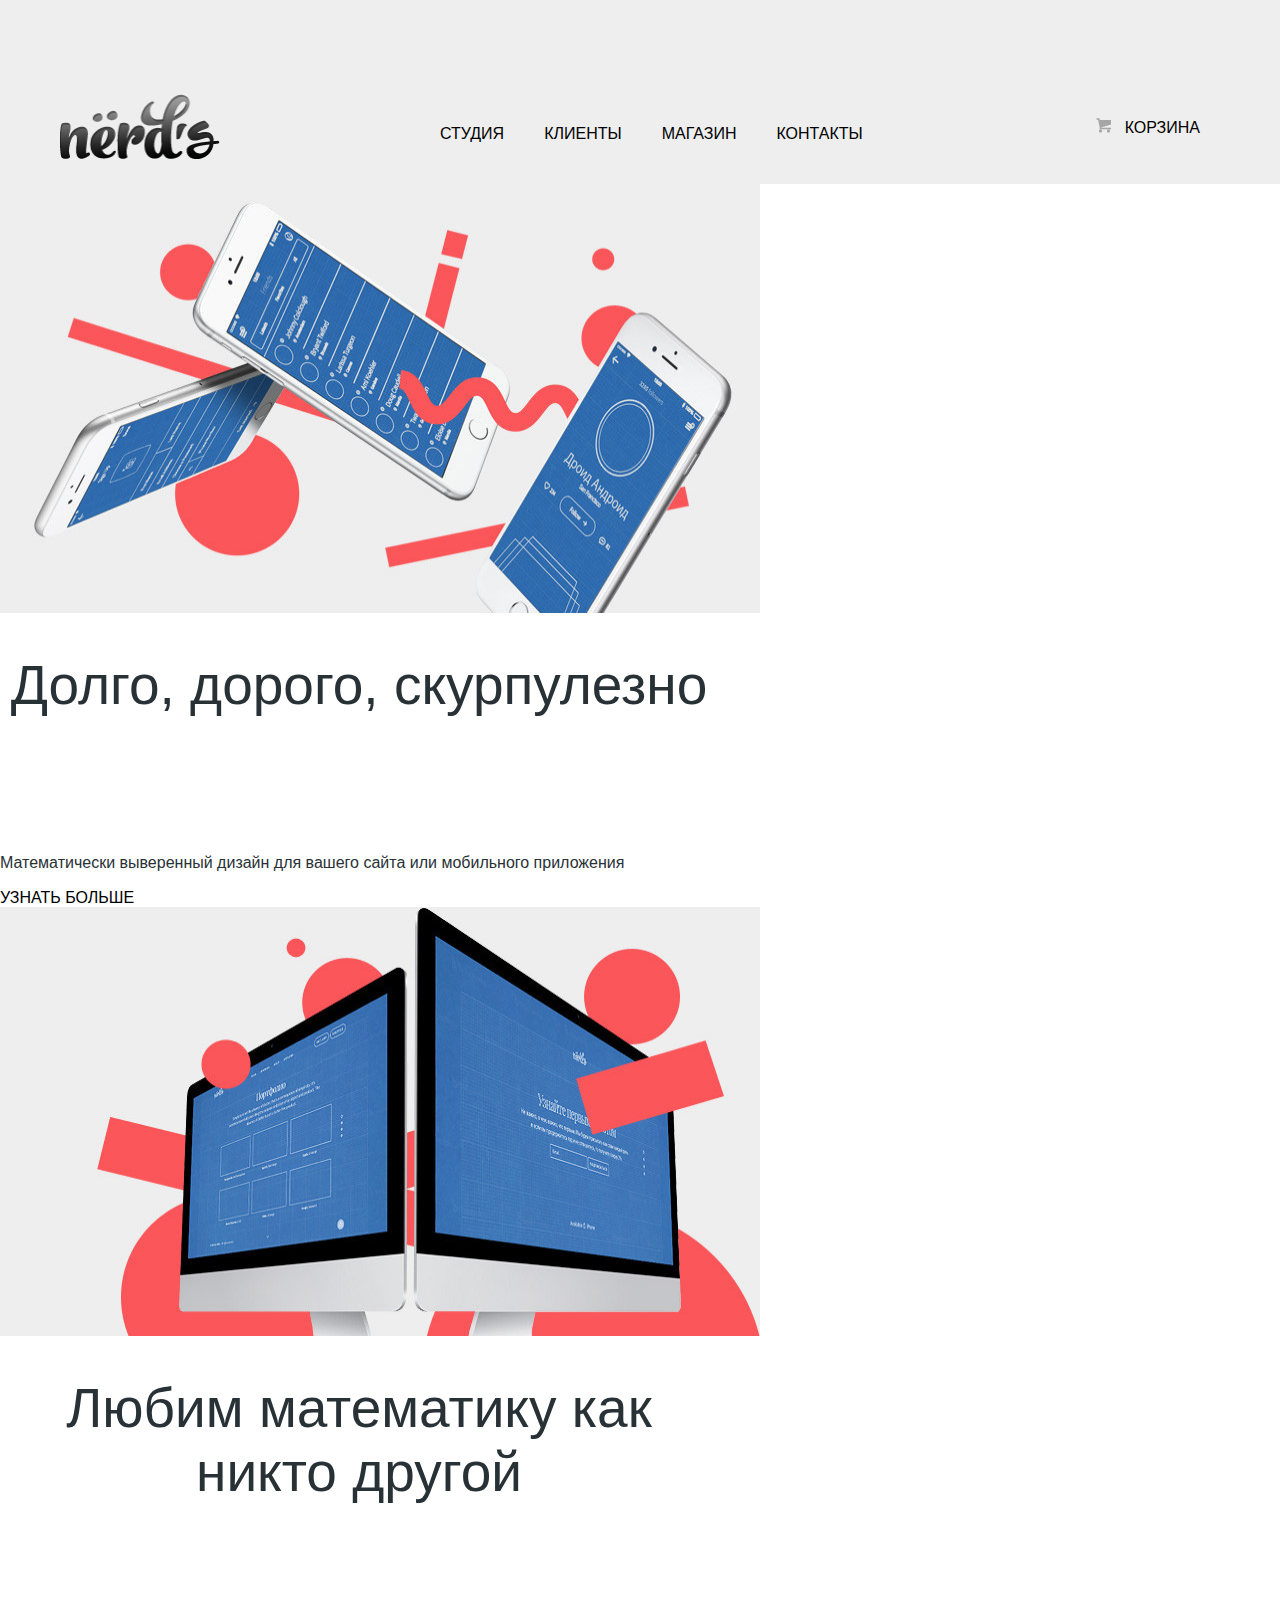
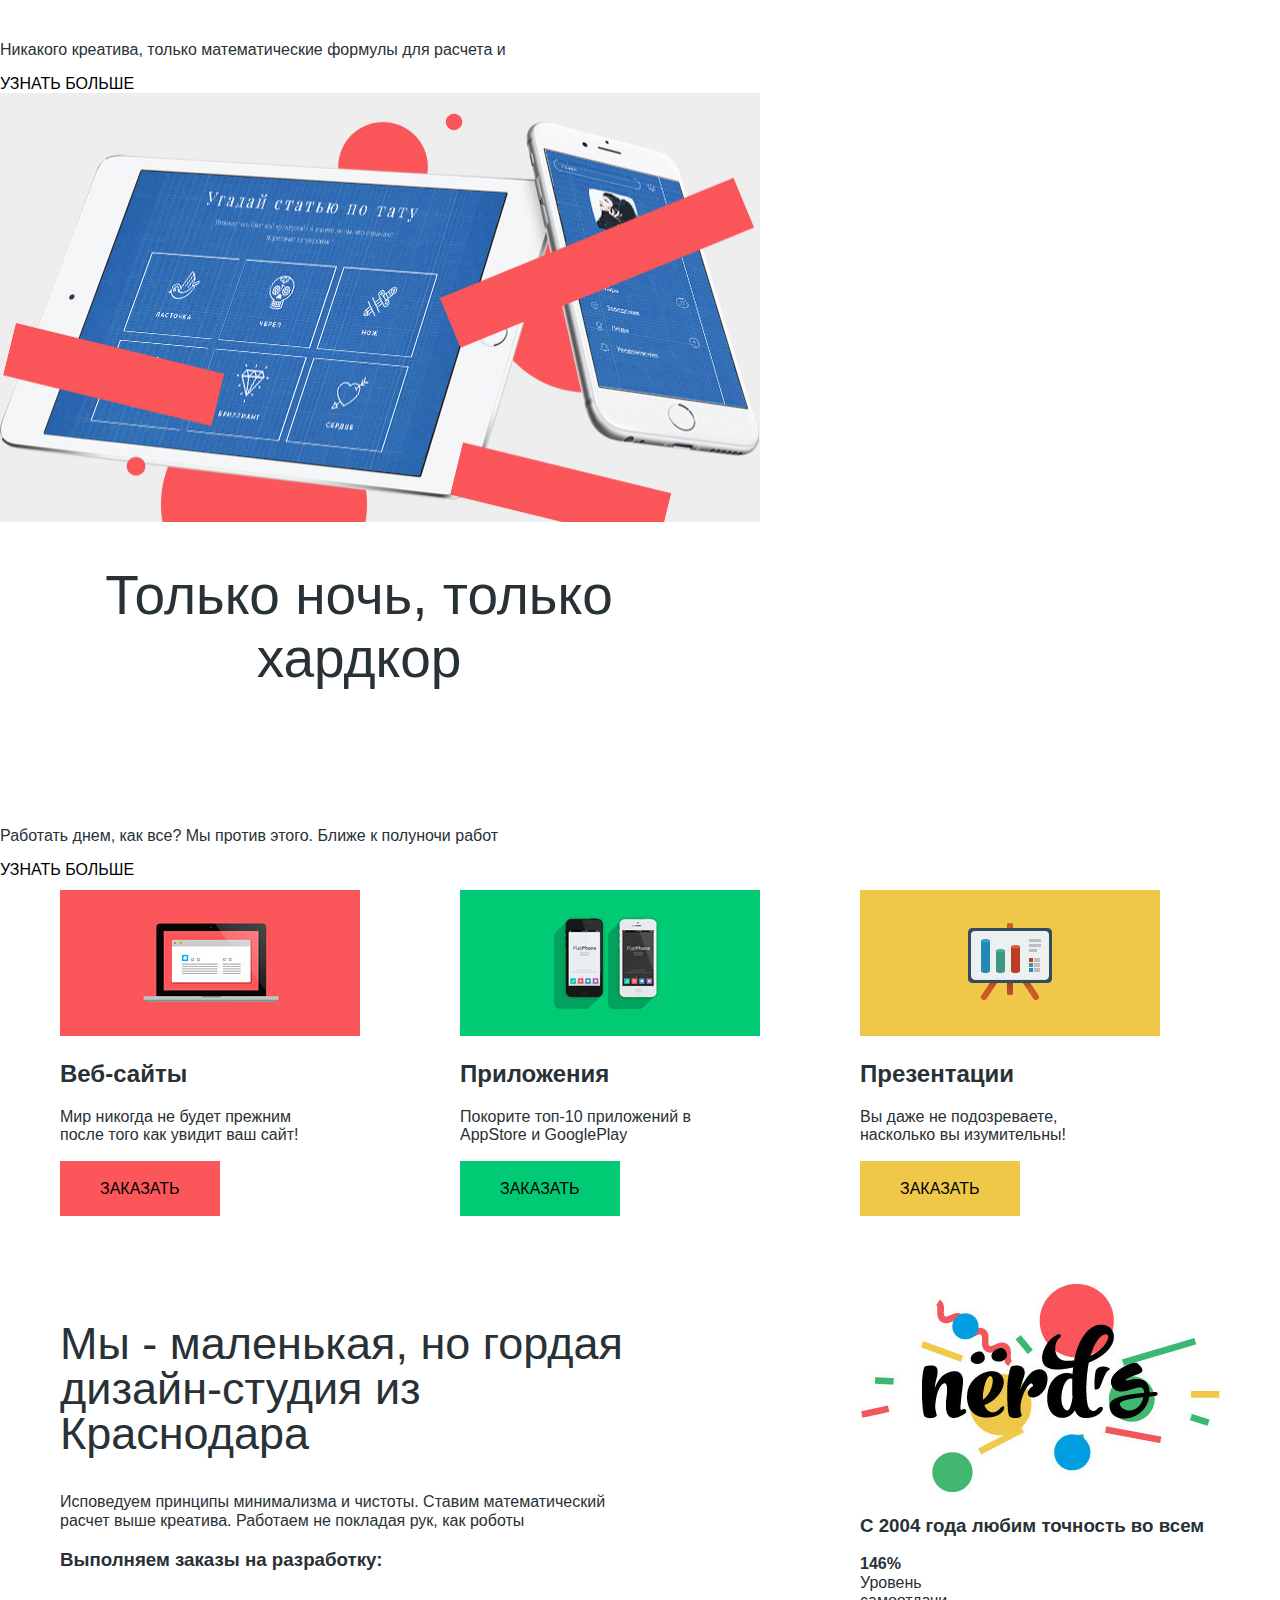
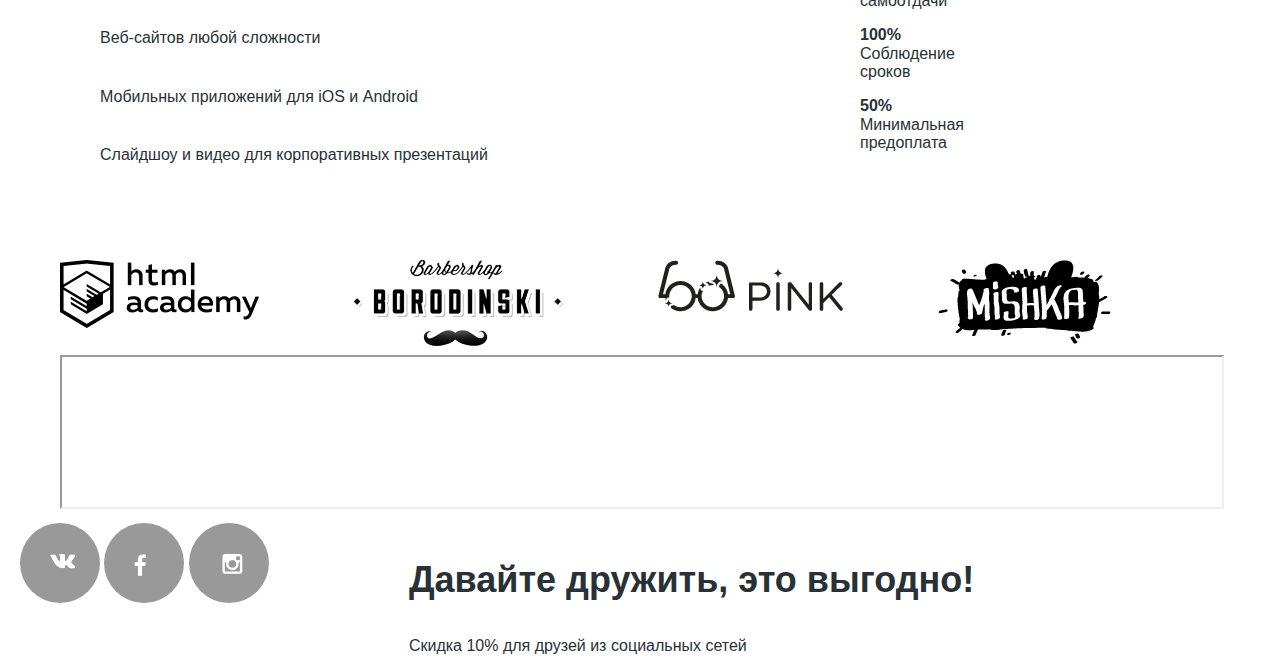
==== commit d39e9350: "change3" ====
--- a/index.html
+++ b/index.html
@@ -8,7 +8,7 @@
   </head>
   <body>
     <header class="main-header">
-      <div class="top-wrapper clearfix">
+      <div class="top-wrapper clearfix container">
         <nav class="main-navigation">
           <a class="header-logo" href="index.html"><img src="img/logo-161x65.png" width="160" height="65" alt="Дизайн-студия Нёрдс"></a>
           <ul>
@@ -29,7 +29,7 @@
         <div class="cart">
           <a class="basket" href="#">Корзина</a>
         </div>
-      </div>
+       </div>
     </header>
     <div class="sliders">
       <section class="slider1">
@@ -59,24 +59,25 @@
         <div class="sites">
           <img src="img/service1.jpg" width="300" height="146" alt="Web Sites">
           <h2>Веб-сайты</h2>
-          <p>Мир никогда не будет прежним после того как увидит ваш сайт!</p>
+          <p>Мир никогда не будет прежним<br> после того как увидит ваш сайт!</p>
           <a href="#">Заказать</a>
         </div>
 
         <div class="sites">
           <img src="img/service2.jpg" width="300" height="146" alt="Aplications">
           <h2>Приложения</h2>
-          <p>Покорите топ-10 приложений в AppStore и GooglePlay</p>
+          <p>Покорите топ-10 приложений в<br> AppStore и GooglePlay</p>
           <a href="#">Заказать</a>
         </div>
 
         <div class="sites">
           <img src="img/service3.jpg" width="300" height="146" alt="Presentation">
           <h2>Презентации</h2>
-          <p>Вы даже не подозреваете, насколько вы изумительны!</p>
+          <p>Вы даже не подозреваете,<br> насколько вы изумительны!</p>
           <a href="#">Заказать</a>
         </div>
       </section>
+
       <section class="about-us clearfix">
 
         <div class="info">
@@ -108,6 +109,7 @@
           </div>
         </div>
       </section>
+
       <div class="projects clearfix">
         <div class="projects-item">
           <a href="#"><img src="img/logo-1.png" width="199" height="68" alt="HtmlAcademy"></a>
--- a/css/style.css
+++ b/css/style.css
@@ -84,10 +84,94 @@
 
 }
 
-.sliders {
-background-color: orange;
-}
-
+.features .sites {
+  float: left;
+  margin-right: 100px;
+  margin-bottom: 85px;
+}
+
+.features .sites:last-child {
+  margin-right: 0;
+}
+
+.features .sites p {
+  margin-bottom: 36px;
+}
+.features .sites a {
+  font-size: 16px;
+  line-height: 18px;
+  width: 160px;
+  height: 50px;
+  padding: 19px 40px 19px 40px;
+  text-transform: uppercase;
+}
+
+.features .sites:nth-child(1) a {
+  background-color: #fb565a;
+}
+
+.features .sites:nth-child(2) a {
+  background-color: #00ca74;
+}
+
+.features .sites:nth-child(3) a {
+  background-color: #efc849;
+}
+
+.info {
+  float: left;
+  width: 600px;
+  margin-right: 140px;
+}
+
+.info h2 {
+  font-size: 45px;
+  line-height: 45px;
+  font-weight: 500;
+}
+
+.info p {
+  width: 560px;
+}
+
+.info h3 {
+  font-weight: 700;
+}
+
+.info li {
+  list-style-type: none;
+  padding-top: 40px;
+}
+
+.promo {
+  float: right;
+}
+
+.projects-item {
+  float: left;
+  margin-right: 95px;
+  margin-top: 80px;
+}
+
+iframe {
+  width: 100%;
+}
+
+.social {
+  margin-left: 20px;
+  margin-right: 140px;
+  float: left;
+}
+
+footer .footer-promo {
+  width: 600px;
+  float: left;
+}
+
+footer .footer-promo h3 {
+  font-size: 36px;
+  font-weight: 700;
+}
 /* Catalog.html*/
 
 h1 {
@@ -238,9 +322,14 @@
 	width: 260px;
 	float: left;
 	margin-right: 100px;
-  background-color: #cdcccb;
-}
-
+  border-radius: 5px;
+}
+
+form button {
+  width: 260px;
+  height: 50px;
+  background-color: #eeeeee;
+}
 .catalog-items {
   width: 780px;
   float: left;
@@ -334,46 +423,49 @@
 
 /* Form sprite*/
 
-input[type="checkbox"] {
+/* CHECKBOXES */
+input[type="checkbox"] + label {
+  position: relative;
+  display: block;
+  margin-bottom: 20px;
+  padding-left: 36px;
+}
+
+.features-form input {
   display: none;
 }
 
-input[type="checkbox"] + label {
-  width: 30px;
-  height: 30px;
+input[type="checkbox"] + label::before,
+input[type="checkbox"]:checked + label::before {
+  content: "";
+  position: absolute;
+  left: 1px;
+  top: -2px;
   display: block;
-  margin: 10px 0;
-  line-height: 20px;
-  padding-left: 50px;
-  position: relative;
-  cursor: pointer;
-}
-
-input[type="checkbox"] + label::before {
-  content: "";
-  display: block;
-  width: 30px;
-  height: 30px;
-  background: url('../img/spritesheet.png') no-repeat;
+  width: 27px;
+  height: 23px;
   background-position: 0 -30px;
-  transform: translate(-50%, -50%);
-  position: absolute;
-  top: 50%;
-  left: 50%;
-}
-
-input[type="checkbox"]:checked + label::after {
-  content: "";
-  display: block;
-  width: 30px;
-  height: 30px;
-  background: url('../img/spritesheet.png') no-repeat;
+  background-image: url("../img/spritesheet.png");
+  background-repeat: no-repeat;
+  opacity: 0.6;
+}
+
+input[type="checkbox"]:checked + label::before {
   background-position: 0 -60px;
-  transform: translate(-50%, -50%);
-  position: absolute;
-  top: 50%;
-  left: 50%;
-}
+}
+
+input[type="checkbox"] + label:hover::before {
+  opacity: 1;
+}
+
+input[type="checkbox"]:disabled + label::before {
+  opacity: 0.1;
+}
+
+input[type="checkbox"]:disabled + label {
+  color: rgba(40, 49, 54, 0.3);
+}
+/* END CHECKBOXES */
 
 
 /* Sprite radio*/
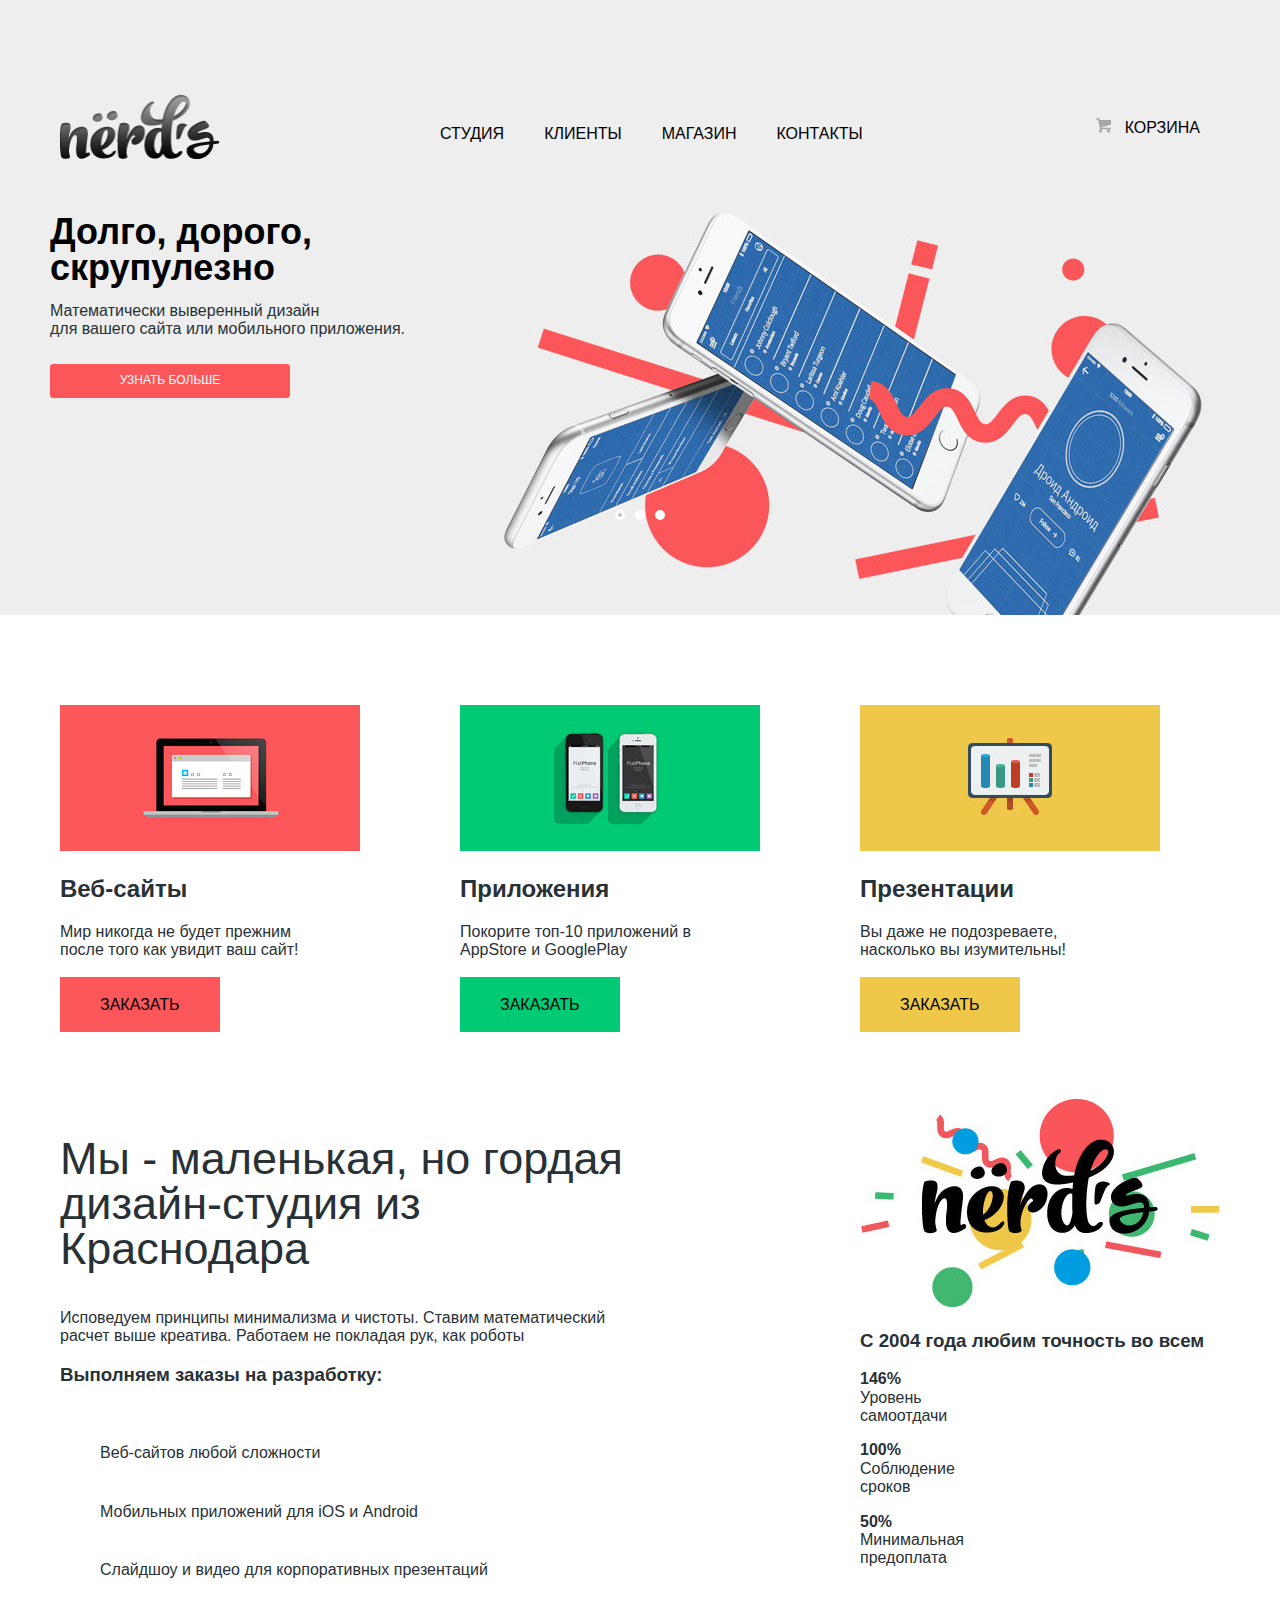
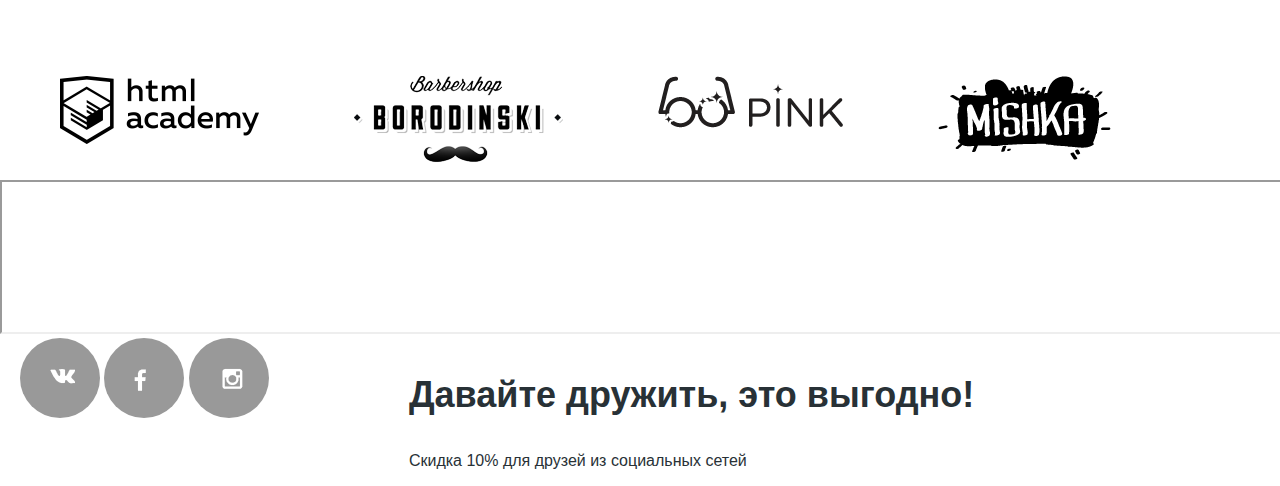
==== commit b6ec361d: "change4" ====
--- a/index.html
+++ b/index.html
@@ -30,29 +30,45 @@
           <a class="basket" href="#">Корзина</a>
         </div>
        </div>
+       <div class="slider">
+           <input type="radio" id="btn-1" name="toggle" checked>
+           <input type="radio" id="btn-2" name="toggle">
+           <input type="radio" id="btn-3" name="toggle">
+           <div class="slider-controls">
+             <label for="btn-1"></label>
+             <label for="btn-2"></label>
+             <label for="btn-3"></label>
+           </div>
+               <div class="slides">
+
+               <div class="slide">
+                   <div class="slide-text">
+                       <div class="slide-title">Долго, дорого, скрупулезно</div>
+                           <p>Математически выверенный дизайн<br>
+                               для вашего сайта или мобильного приложения.</p>
+                           <a class="btn" href="#">Узнать больше</a>
+                   </div>
+               </div>
+
+               <div class="slide">
+                   <div class="slide-text">
+                       <div class="slide-title">Любим математику как никто другой</div>
+                           <p>Никакого креатива, только математические формулы для расчета и</p>
+                           <a class="btn" href="#">Узнать больше</a>
+                   </div>
+               </div>
+
+               <div class="slide">
+                   <div class="slide-text">
+                       <div class="slide-title">Только ночь, только хардкор</div>
+                           <p>Работать днем, как все? Мы против этого. Ближе к полуночи работ</p>
+                           <a class="btn" href="#">Узнать больше</a>
+                   </div>
+               </div>
+               </div>
+             </div>
     </header>
-    <div class="sliders">
-      <section class="slider1">
-        <img src="img/slider-1.jpg" width="760" height="429" alt="mobile phones">
-        <h1>Долго, дорого, скурпулезно</h1>
-        <p>Математически выверенный дизайн для вашего сайта или мобильного приложения</p>
-        <a class="btn btn-red" href="#">УЗНАТЬ БОЛЬШЕ</a>
-      </section>
 
-      <section class="slider2">
-        <img src="img/slider-2.jpg" width="760" height="429" alt="computers">
-        <h1>Любим математику как никто другой</h1>
-        <p>Никакого креатива, только математические формулы для расчета и</p>
-        <a class="btn btn-green" href="#">УЗНАТЬ БОЛЬШЕ</a>
-      </section>
-
-      <section class="slider3">
-        <img src="img/slider-3.jpg" width="760" height="429" alt="mobile phone and tablet">
-        <h1>Только ночь, только хардкор</h1>
-        <p>Работать днем, как все? Мы против этого. Ближе к полуночи работ</p>
-        <a class="btn btn-yellow" href="#">УЗНАТЬ БОЛЬШЕ</a>
-      </section>
-    </div>
     <main class="container">
 
       <section class="features clearfix">
@@ -124,11 +140,11 @@
           <a href="#"><img src="img/logo-4.png" width="173" height="84" alt="Mishka"></a>
         </div>
       </div>
-      <div class="iframe">
-        <iframe
-          src="https://www.google.com/maps/embed?pb=!1m18!1m12!1m3!1d1998.599104370521!2d30.320889251472693!3d59.93879418178727!2m3!1f0!2f0!3f0!3m2!1i1024!2i768!4f13.1!3m3!1m2!1s0x4696310fca5ba729%3A0xea9c53d4493c879f!2sBolshaya+Konyushennaya+ul.%2C+19%2C+Sankt-Peterburg%2C+Rusia%2C+191186!5e0!3m2!1ses!2ses!4v1477687622874"></iframe>
-      </div>
     </main>
+    <div class="iframe">
+      <iframe
+        src="https://www.google.com/maps/embed?pb=!1m18!1m12!1m3!1d1998.599104370521!2d30.320889251472693!3d59.93879418178727!2m3!1f0!2f0!3f0!3m2!1i1024!2i768!4f13.1!3m3!1m2!1s0x4696310fca5ba729%3A0xea9c53d4493c879f!2sBolshaya+Konyushennaya+ul.%2C+19%2C+Sankt-Peterburg%2C+Rusia%2C+191186!5e0!3m2!1ses!2ses!4v1477687622874"></iframe>
+    </div>
     <div class="map"></div>
     <footer>
       <div class="social">
--- a/css/style.css
+++ b/css/style.css
@@ -41,6 +41,11 @@
 
 .main-navigation {
   margin: 84px auto;
+}
+
+header {
+    background-color: #eeeeee;
+    margin-bottom: 80px;
 }
 
 .header-logo {
@@ -73,6 +78,106 @@
 	color: red;
 }
 
+/* Slider*/
+
+.slider{
+    position:relative;
+    width:1180px;
+    height:431px;
+    margin:0 auto;
+}
+.slider input[type=radio] {
+    position:absolute;
+    opacity:0;
+}
+.slider-controls{
+    position:absolute;
+    bottom:95px;
+    left:50%;
+    width:200px;
+    height:10px;
+    margin-left:-100px;
+    text-align:center;
+    z-index:1000;
+}
+.slider-controls label{
+    display:inline-block;
+    width:4px;
+    height:4px;
+    margin:0 3px;
+    background:white;
+    border:3px solid white;
+    vertical-align:top;
+    border-radius:50%;
+    cursor:pointer;
+}
+#btn-1:checked ~ .slider-controls label[for="btn-1"],
+#btn-2:checked ~ .slider-controls label[for="btn-2"],
+#btn-3:checked ~ .slider-controls label[for="btn-3"] {
+    background:#c1c1c1;
+}
+.slide{
+    position:absolute;
+    top:0;
+    left:0;
+    width:100%;
+    height:100%;
+    overflow:hidden;
+}
+.slide-text{
+    width:380px;
+    padding:30px 0;
+    color:#283136;
+}
+.slide-title{
+    font-size:36px;
+    line-height:1;
+    font-weight:bold;
+    color:black;
+}
+.slide .btn{
+    display:block;
+    width:240px;
+    padding:10px 0;
+    margin-top:25px;
+    font-size:12px;
+    color:white;
+    text-transform:uppercase;
+    text-align:center;
+    text-decoration:none;
+    background:#fb565a;
+    border-radius:3px;
+}
+.slide:nth-child(1){
+    background-image:url('../img/slider-1.jpg');
+    background-repeat:no-repeat;
+    background-position:100% 10px;
+}
+.slide:nth-child(2){
+    background-image:url('../img/slider-2.jpg');
+    background-repeat:no-repeat;
+    background-position:100% 10px;
+}
+.slide:nth-child(3){
+    background-image:url('../img/slider-3.jpg');
+    background-repeat:no-repeat;
+    background-position:100% 0;
+}
+.slide{
+    display:none;
+}
+#btn-1:checked ~ .slides .slide:nth-child(1) {
+    display: block;
+}
+#btn-2:checked ~ .slides .slide:nth-child(2) {
+    display: block;
+}
+#btn-3:checked ~ .slides .slide:nth-child(3) {
+    display: block;
+}
+
+/*Navigation for both files*/
+
 a {
   text-transform: uppercase;
   color: #000000;
@@ -97,6 +202,7 @@
 .features .sites p {
   margin-bottom: 36px;
 }
+
 .features .sites a {
   font-size: 16px;
   line-height: 18px;
